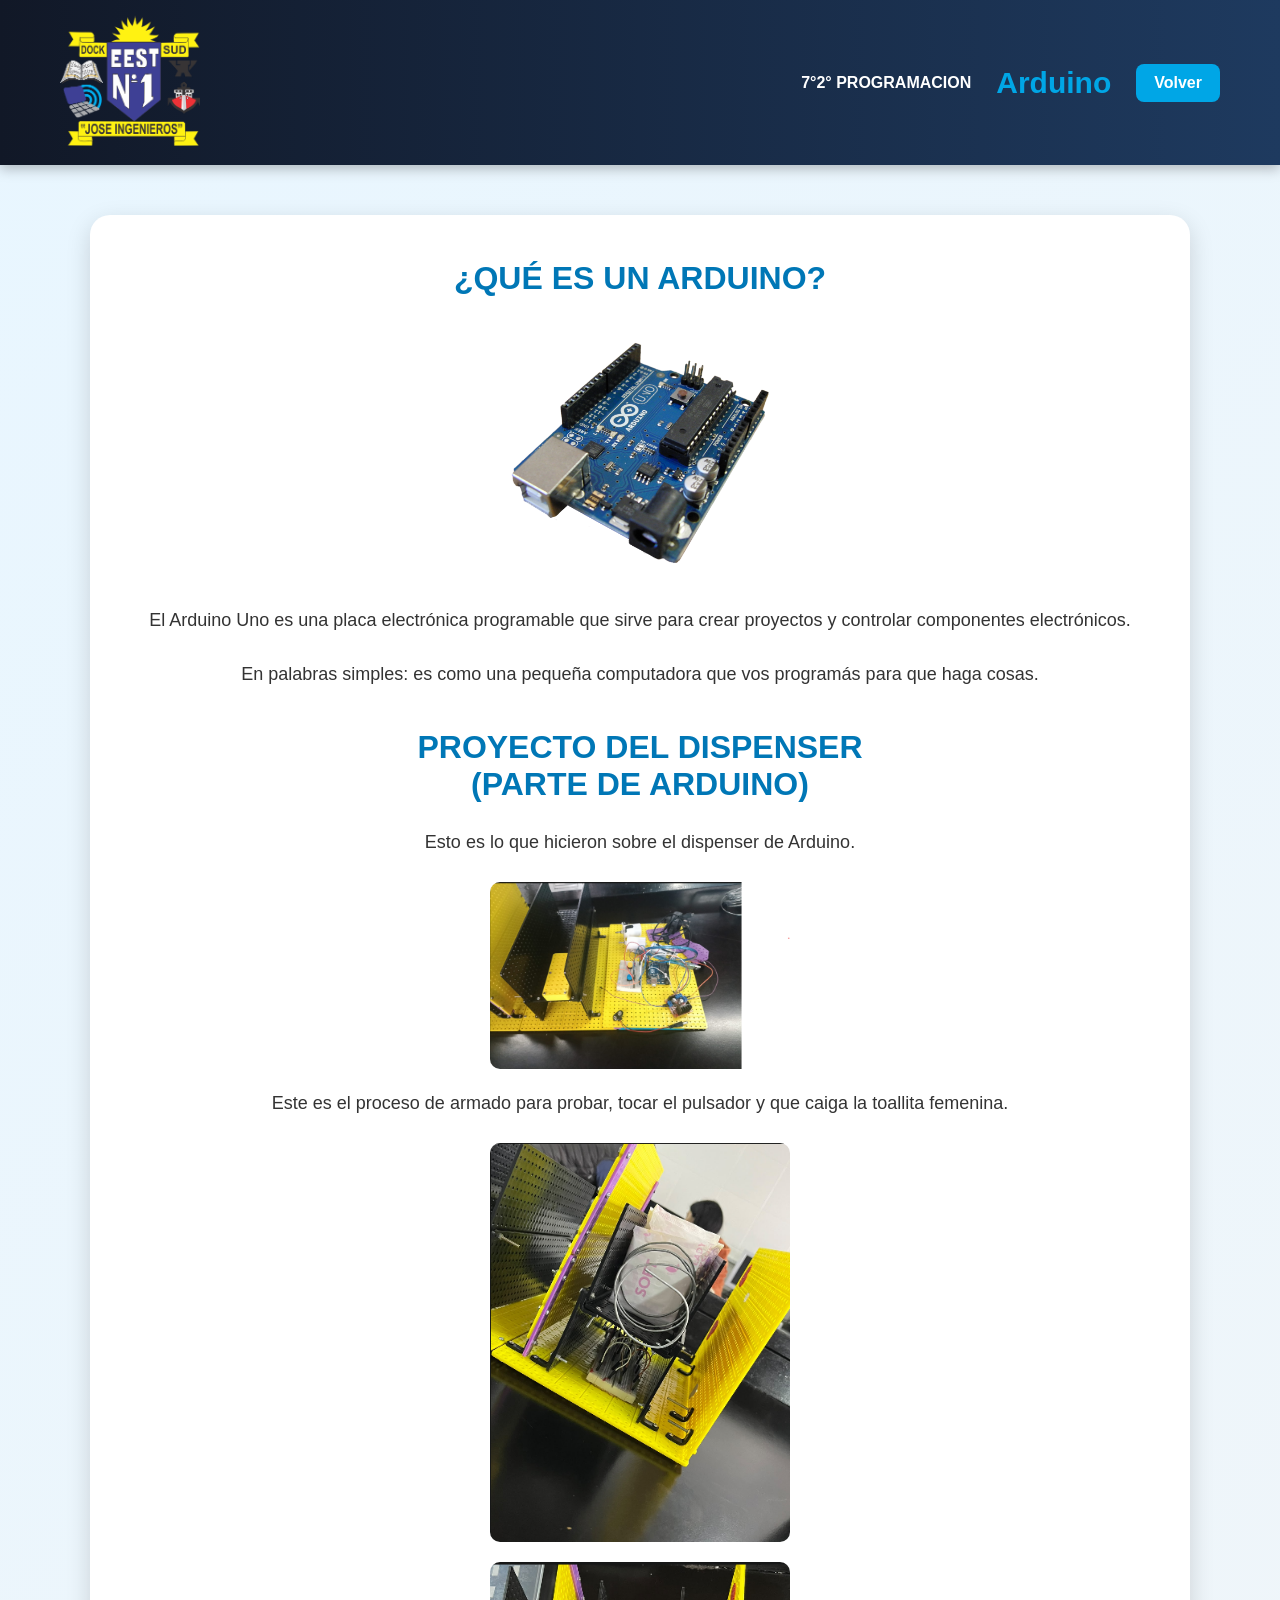
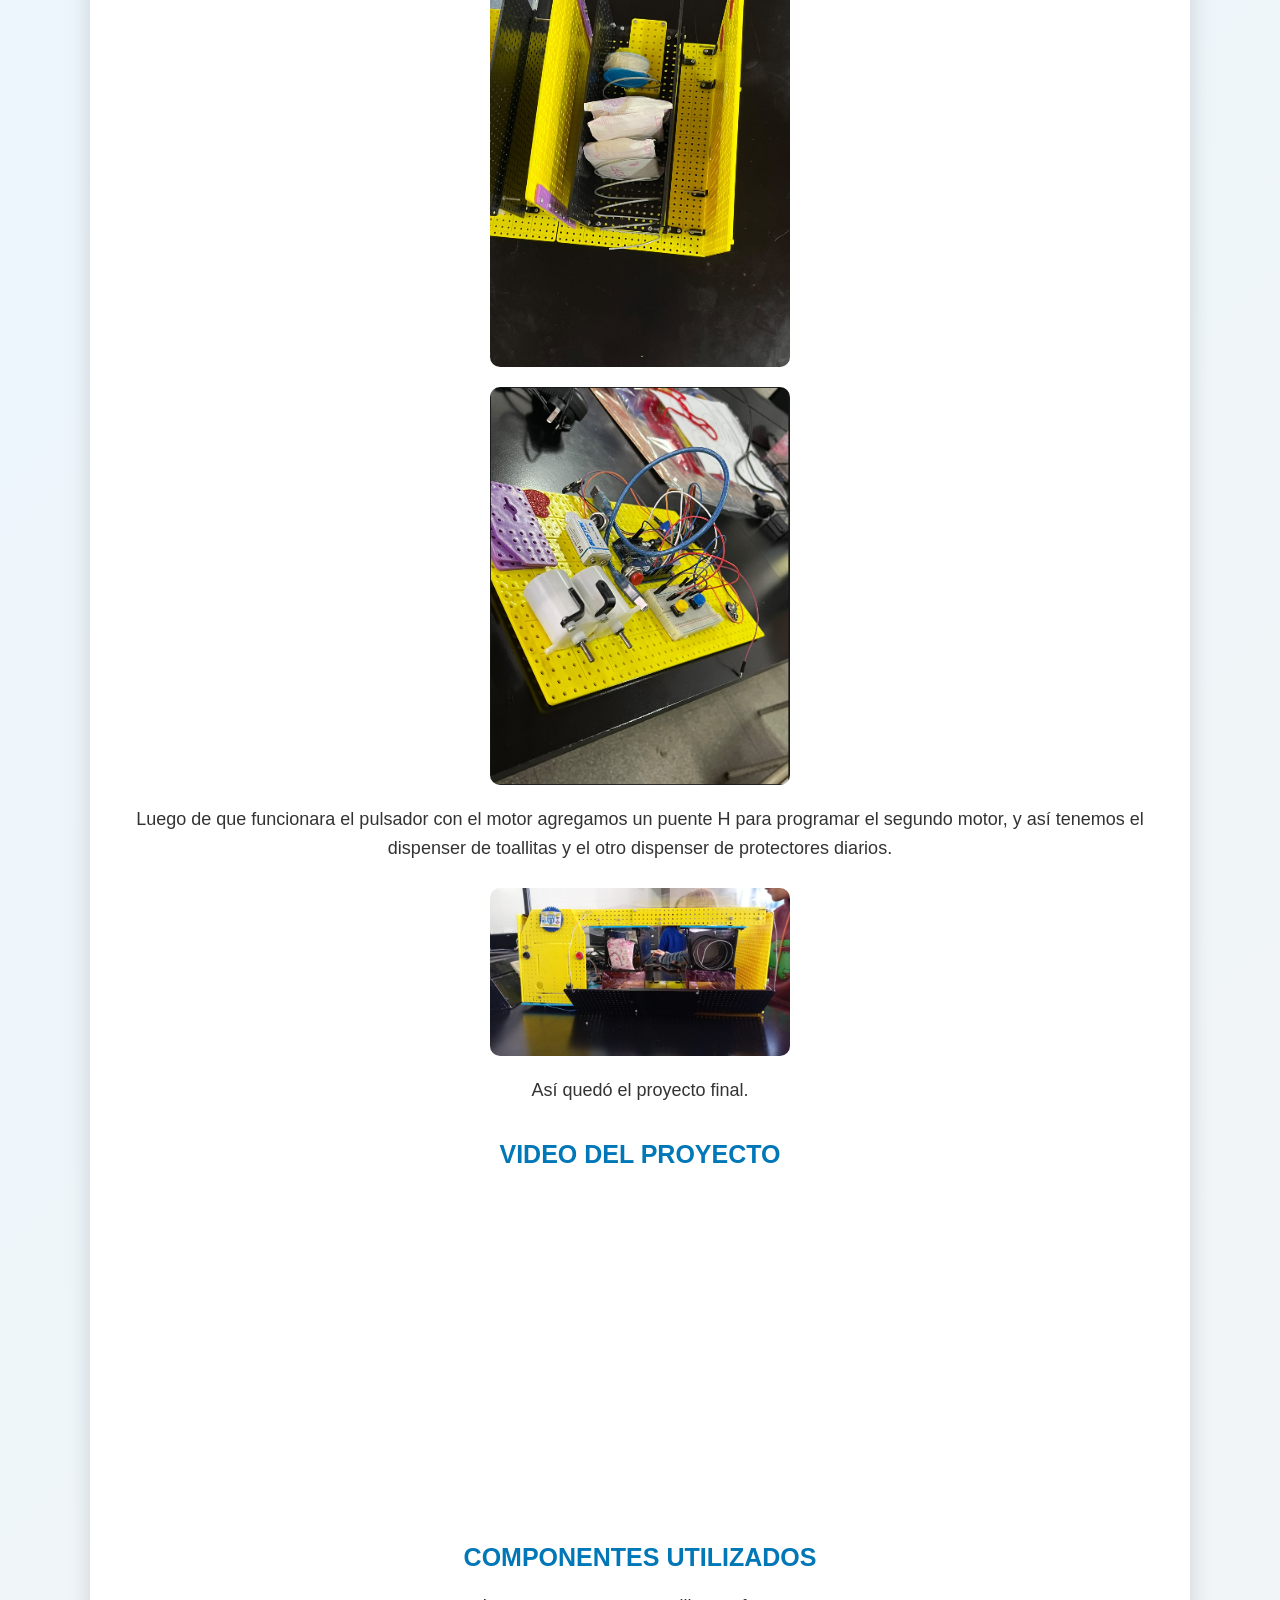
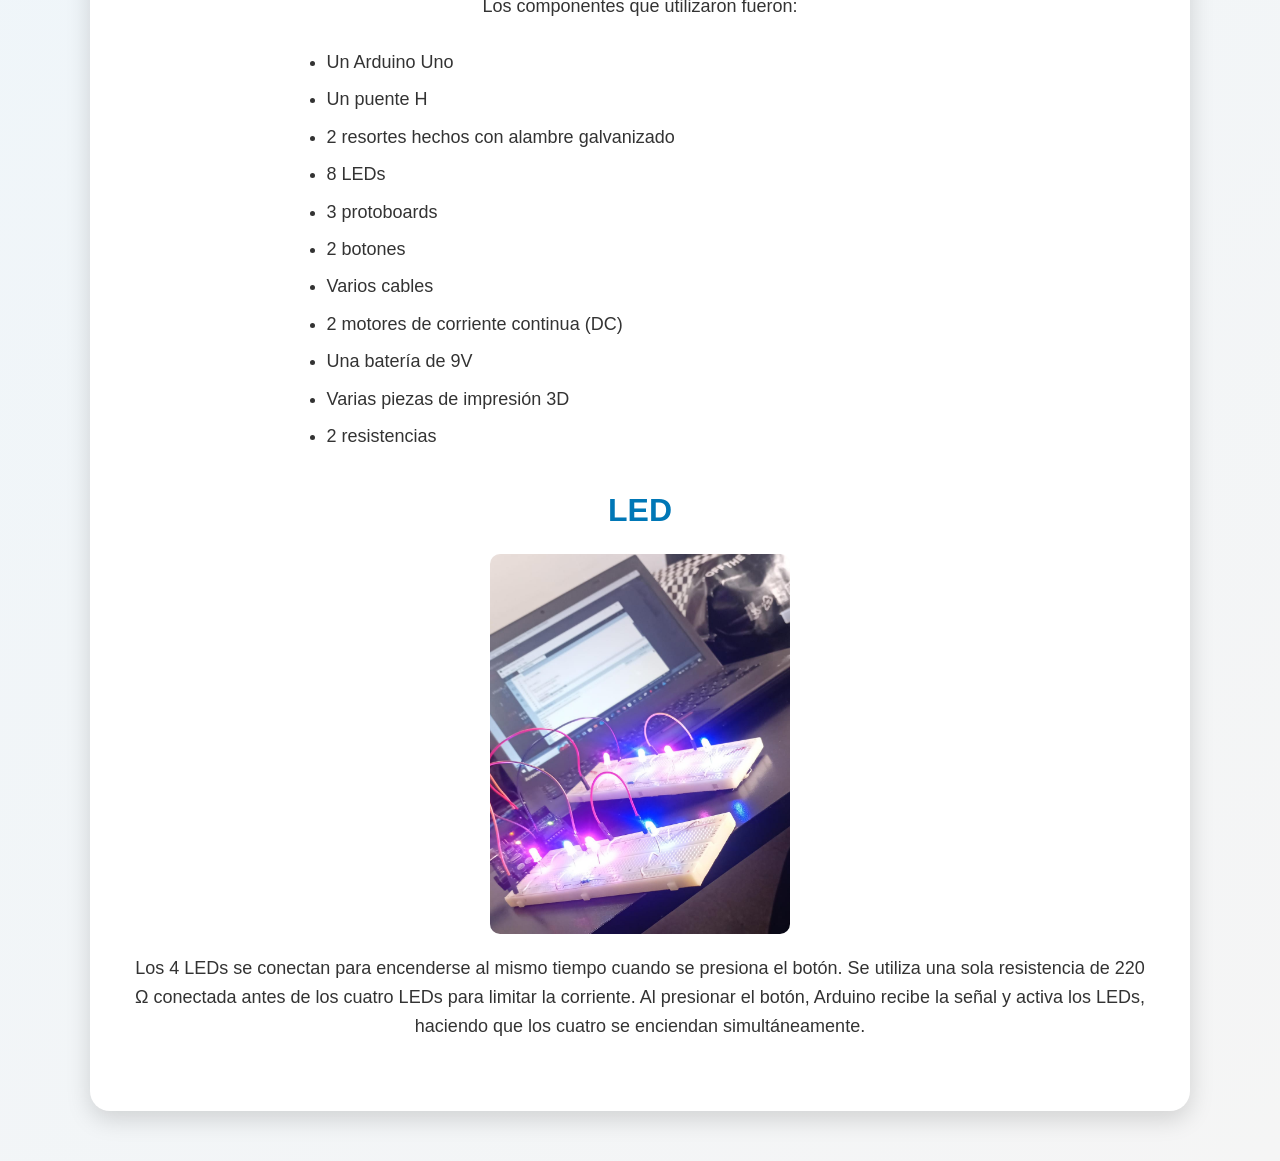
==== pruebaarduino.html @ a60d48fc "Add files via upload" ====
<!DOCTYPE html>
<html lang="es">

<head>
    <meta charset="utf-8">
    <meta name="viewport" content="width=device-width, initial-scale=1">

    <title>Arduino</title>

    <link rel="stylesheet" href="informacion.css">
</head>

<body>

    <header>

        <div class="tecnica">
            <img src="tecnica.png" alt="Técnica">
        </div>

        <nav>
            <p>7°2° PROGRAMACION</p>

            <h2>Arduino</h2>

            <ul>
                <li>
                    <a href="index.html">Volver</a>
                </li>
            </ul>
        </nav>

    </header>


    <section>

        <article>

            <h1>¿QUÉ ES UN ARDUINO?</h1>

            <img src="arduino.png" alt="Arduino">

            <p>
                El Arduino Uno es una placa electrónica programable que sirve
                para crear proyectos y controlar componentes electrónicos.
            </p>

            <p>
                En palabras simples: es como una pequeña computadora que vos
                programás para que haga cosas.
            </p>


            <h1>PROYECTO DEL DISPENSER<br>(PARTE DE ARDUINO)</h1>

            <p>
                Esto es lo que hicieron sobre el dispenser
                de Arduino.
            </p>


            <img src="arduinoreal.png" alt="Foto del proyecto">

            <p>
                Este es el proceso de armado para probar, tocar el pulsador
                y que caiga la toallita femenina.
            </p>

            <img src="arduinoreal2.png" alt="Foto del proyecto">

            <img src="arduinoreal3.png" alt="Foto del proyecto">

            <img src="arduinoreal4.png" alt="Foto del proyecto">

            <p>
                Luego de que funcionara el pulsador con el motor agregamos
                un puente H para programar el segundo motor, y así tenemos
                el dispenser de toallitas y el otro dispenser de protectores diarios.
            </p>


            <!-- FOTO GRANDE -->
            <img class="foto-grande" src="arduinoreal6.png" alt="Foto del proyecto">


            <p>
                Así quedó el proyecto final.
            </p>


            <!-- =========================
                 VIDEO DEL PROYECTO
            ========================== -->

            <h2 class="subtitulo">VIDEO DEL PROYECTO</h2>

            <div class="video-container">

                <iframe
                    width="560"
                    height="315"
                    src="https://www.youtube.com/embed/8u7VvOb0-Cw"
                    title="Video del proyecto Arduino"
                    frameborder="0"
                    allow="accelerometer; autoplay; clipboard-write; encrypted-media; gyroscope; picture-in-picture; web-share"
                    referrerpolicy="strict-origin-when-cross-origin"
                    allowfullscreen>
                </iframe>

            </div>


            <h2 class="subtitulo">COMPONENTES UTILIZADOS</h2>

            <p>
                Los componentes que utilizaron fueron:
            </p>


            <ul class="lista-arduino">

                <li>Un Arduino Uno</li>

                <li>Un puente H</li>

                <li>2 resortes hechos con alambre galvanizado</li>

                <li>8 LEDs</li>

                <li>3 protoboards</li>

                <li>2 botones</li>

                <li>Varios cables</li>

                <li>2 motores de corriente continua (DC)</li>

                <li>Una batería de 9V</li>

                <li>Varias piezas de impresión 3D</li>

                <li>2 resistencias</li>

            </ul>


            <h1>LED</h1>

            <img src="leds.png" alt="LED">

            <p>
                Los 4 LEDs se conectan para encenderse al mismo tiempo cuando
                se presiona el botón. Se utiliza una sola resistencia de 220 Ω
                conectada antes de los cuatro LEDs para limitar la corriente.
                Al presionar el botón, Arduino recibe la señal y activa los LEDs,
                haciendo que los cuatro se enciendan simultáneamente.
            </p>


        </article>

    </section>


</body>

</html>
---- informacion.css ----
* {
    margin: 0;
    padding: 0;
    box-sizing: border-box;
}

body {
    font-family: Arial, sans-serif;
    background: linear-gradient(135deg, #e8f6ff, #f5f5f5);
    color: #333;
}


/* =========================
   ENCABEZADO
========================= */

header {
    width: 100%;
    min-height: 110px;

    background: linear-gradient(90deg, #111827, #1e3a5f);

    color: white;

    display: flex;
    align-items: center;
    justify-content: space-between;

    padding: 15px 60px;

    box-shadow: 0 4px 12px rgba(0, 0, 0, 0.25);
}


/* =========================
   LOGO
========================= */

.tecnica img {
    width: 140px;
    height: auto;
}


/* =========================
   NAVEGACIÓN
========================= */

nav {
    display: flex;
    align-items: center;
    gap: 25px;
}

nav p {
    font-weight: bold;
}

nav h2 {
    font-size: 30px;
    font-weight: bold;
    color: #00a6e6;
}


/* =========================
   BOTÓN VOLVER
========================= */

nav ul {
    display: flex;
    gap: 12px;

    /* Sin puntitos */
    list-style: none;

    padding: 0;
    margin: 0;
}

nav li {
    background-color: #00a6e6;

    padding: 10px 18px;

    border-radius: 8px;

    font-weight: bold;

    cursor: pointer;

    transition: 0.3s;
}

nav li:hover {
    background-color: #007bb5;

    transform: translateY(-3px);
}

nav a {
    color: white;
    text-decoration: none;
}


/* =========================
   SECCIÓN
========================= */

section {
    width: 90%;
    max-width: 1100px;

    margin: 50px auto;
}


/* =========================
   CONTENEDOR
========================= */

article {
    background-color: white;

    padding: 45px;

    border-radius: 20px;

    box-shadow: 0 8px 25px rgba(0, 0, 0, 0.15);

    text-align: center;
}


/* =========================
   TÍTULOS
========================= */

article h1 {
    color: #0077b6;

    font-size: 32px;

    margin-top: 40px;
    margin-bottom: 25px;
}

article h1:first-child {
    margin-top: 0;
}


/* =========================
   SUBTÍTULO
========================= */

.subtitulo {
    color: #0077b6;

    font-size: 25px;

    margin-top: 35px;
    margin-bottom: 20px;
}


/* =========================
   TEXTO
========================= */

article p {
    font-size: 18px;

    line-height: 1.6;

    margin-bottom: 25px;
}


/* =========================
   LISTA DE ARDUINO
========================= */

.lista-arduino {
    width: 70%;

    margin: 20px auto 30px auto;

    padding-left: 40px;

    text-align: left;

    font-size: 18px;

    line-height: 1.8;

    /* Pone los puntitos */
    list-style-type: disc;
}

.lista-arduino li {
    margin-bottom: 5px;
}


/* =========================
   IMÁGENES NORMALES
========================= */

article img {
    width: 300px;

    max-width: 100%;

    height: auto;

    border-radius: 10px;

    display: block;

    margin: 20px auto;
}


/* =========================
   IMÁGENES DE CÓDIGO
========================= */

article img.codigo {
    width: 850px;

    max-width: 100%;

    height: auto;

    border-radius: 10px;

    display: block;

    margin: 35px auto;

    box-shadow: 0 5px 15px rgba(0, 0, 0, 0.20);

    transition: 0.3s;
}


/* =========================
   EFECTO AL PASAR EL MOUSE
========================= */

article img.codigo:hover {
    transform: scale(1.01);
}


/* =========================
   VIDEO DEL PROYECTO
========================= */

.video-proyecto {
    width: 450px;

    max-width: 100%;

    height: auto;

    border-radius: 10px;

    display: block;

    margin: 20px auto;
}


/* =========================
   CELULAR
========================= */

@media (max-width: 700px) {

    header {
        flex-direction: column;

        gap: 20px;

        padding: 20px;
    }

    nav {
        flex-direction: column;

        gap: 15px;
    }

    nav ul {
        flex-wrap: wrap;

        justify-content: center;
    }

    section {
        width: 92%;

        margin: 30px auto;
    }

    article {
        padding: 25px;
    }

    article h1 {
        font-size: 26px;
    }

    article p {
        font-size: 16px;
    }

    /* Lista en celular */

    .lista-arduino {
        width: 100%;

        padding-left: 30px;

        font-size: 16px;
    }

    /* Imágenes normales en celular */

    article img {
        width: 250px;

        max-width: 100%;
    }

    /* Imágenes de código en celular */

    article img.codigo {
        width: 100%;

        max-width: 100%;
    }

    /* Video en celular */

    .video-proyecto {
        width: 300px;

        max-width: 100%;
    }
}
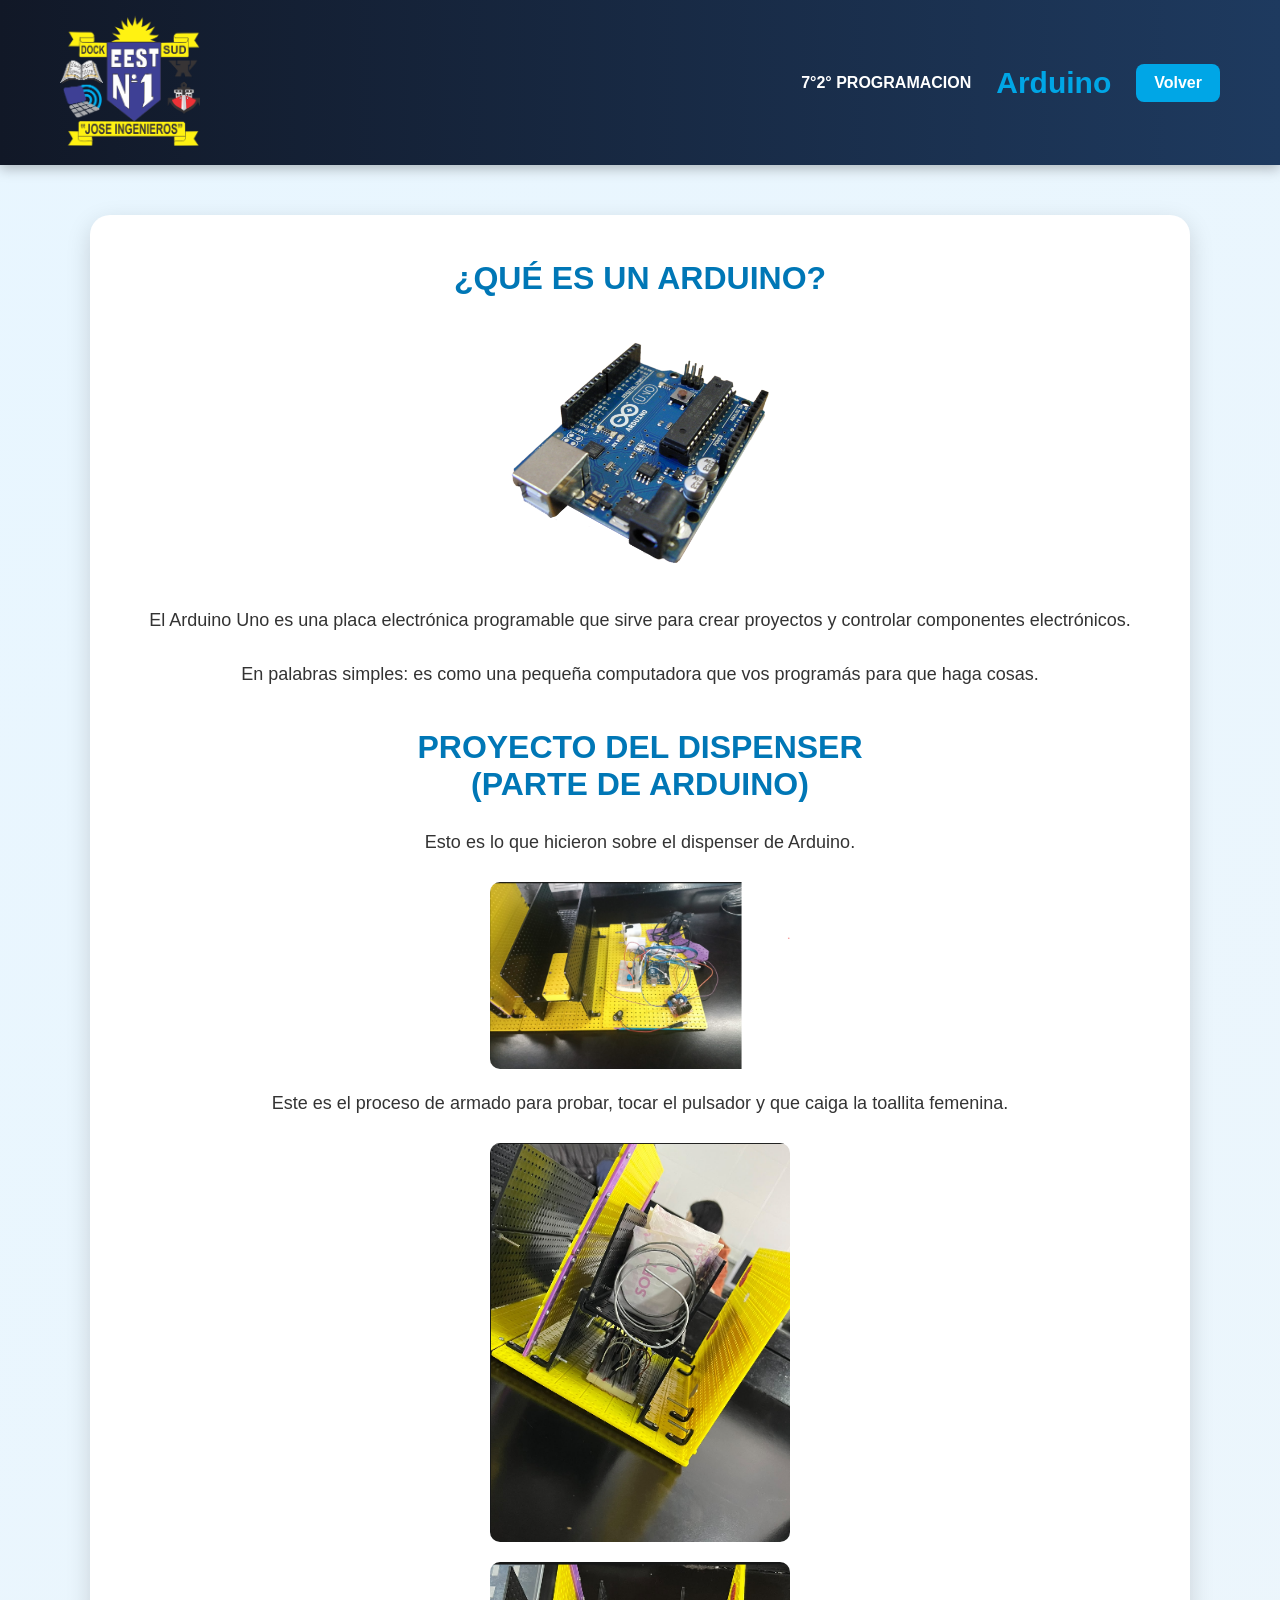
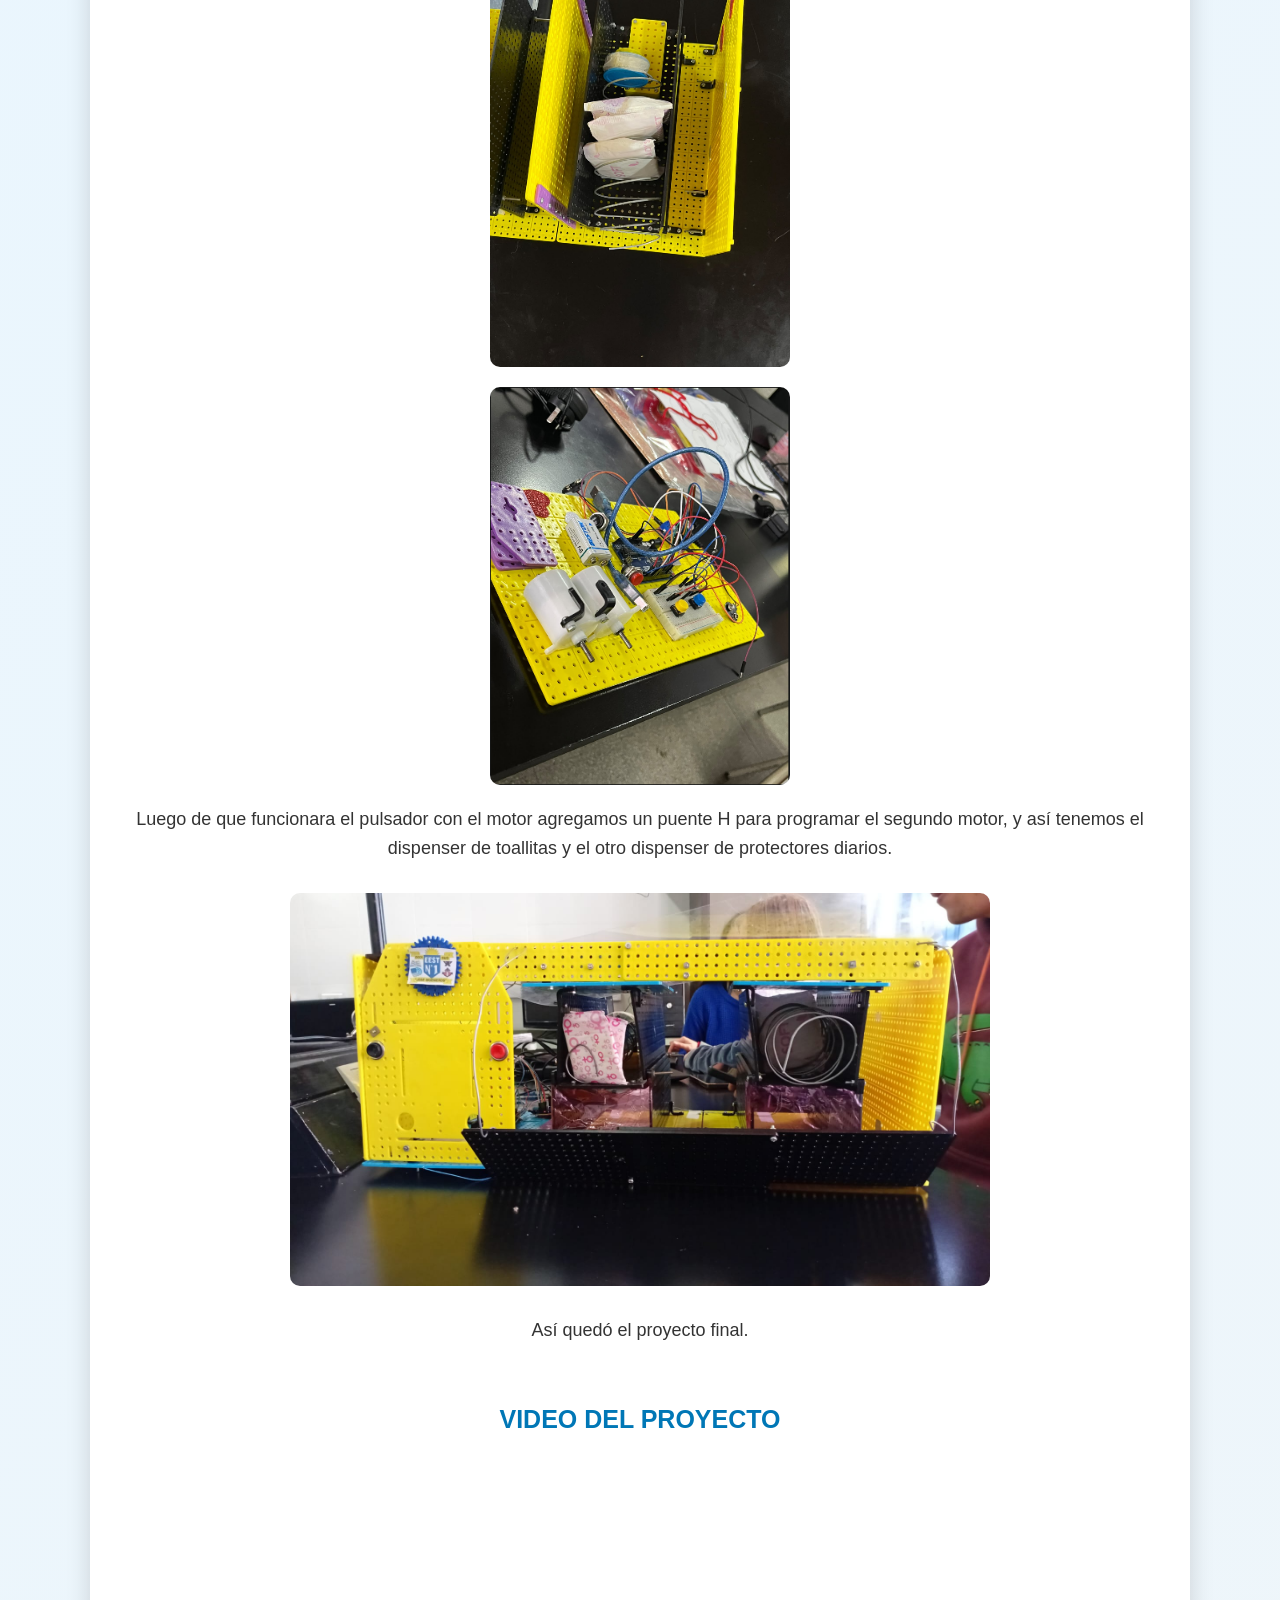
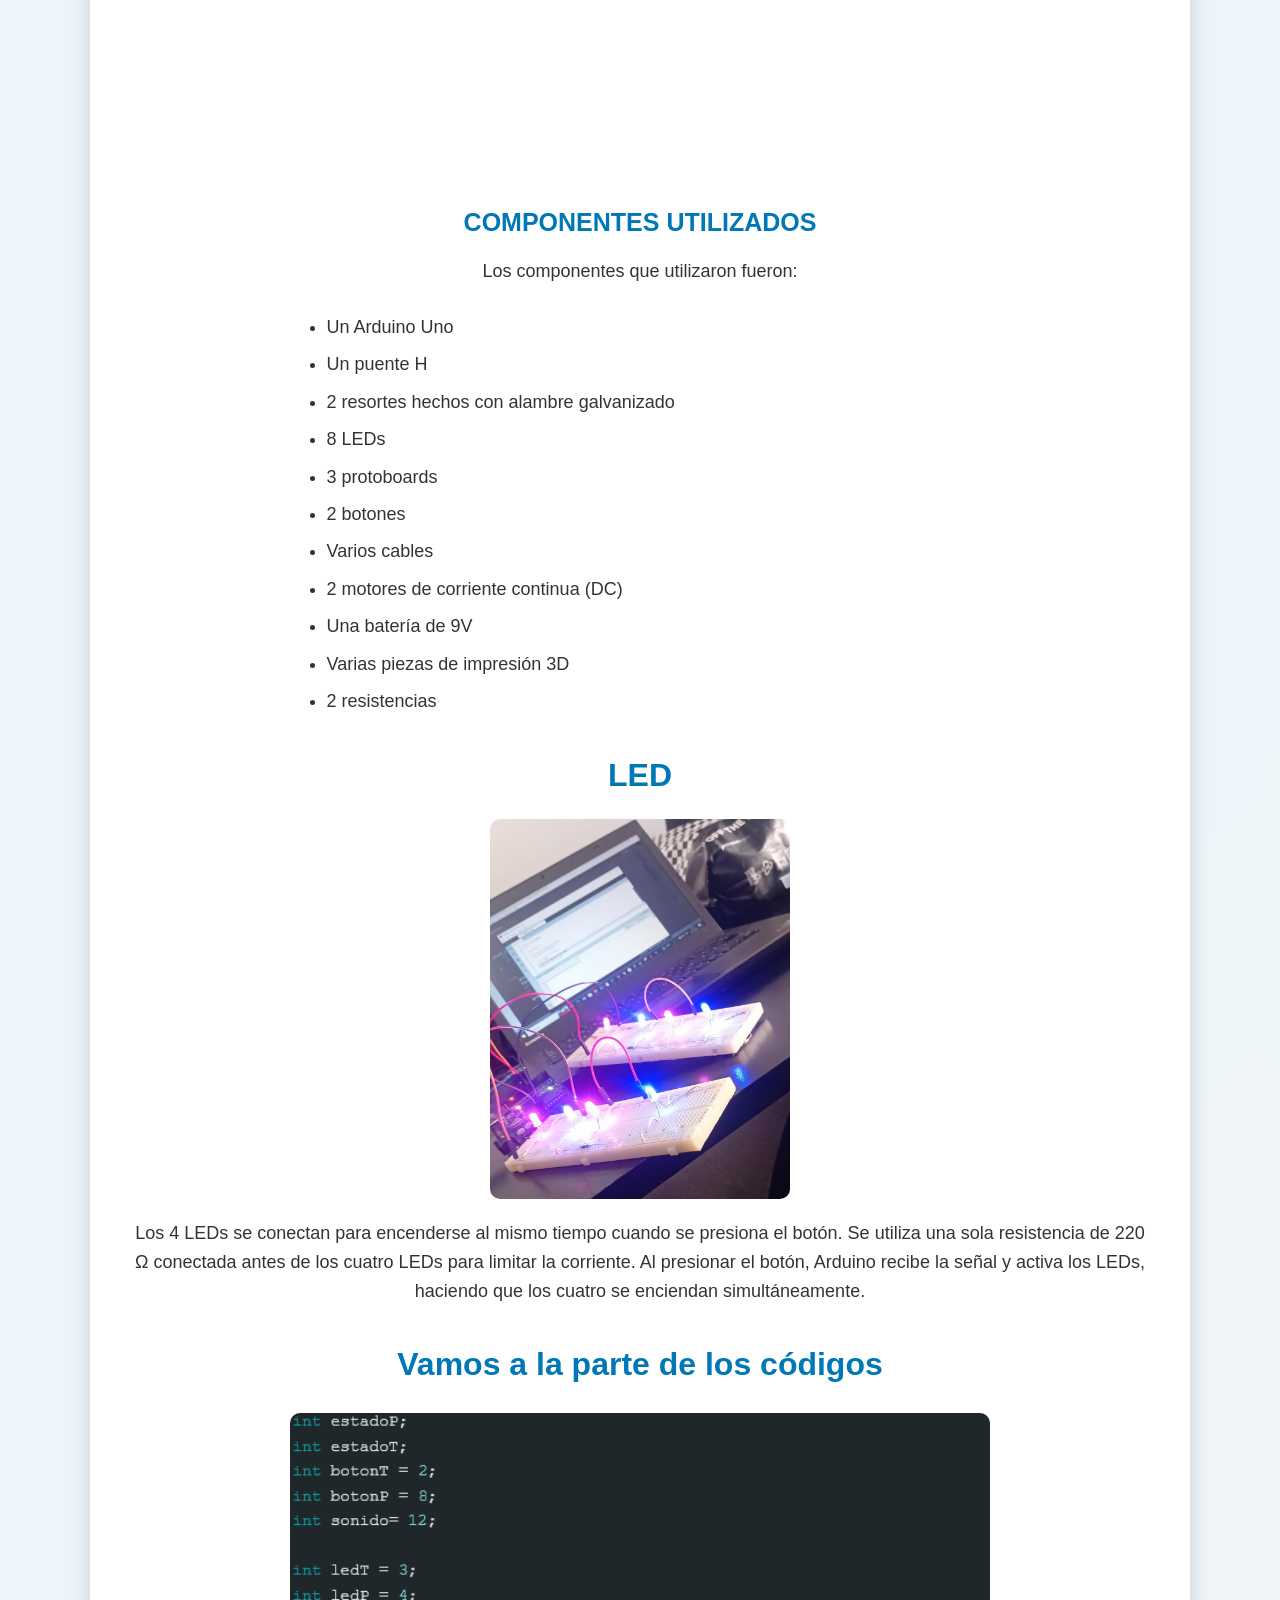
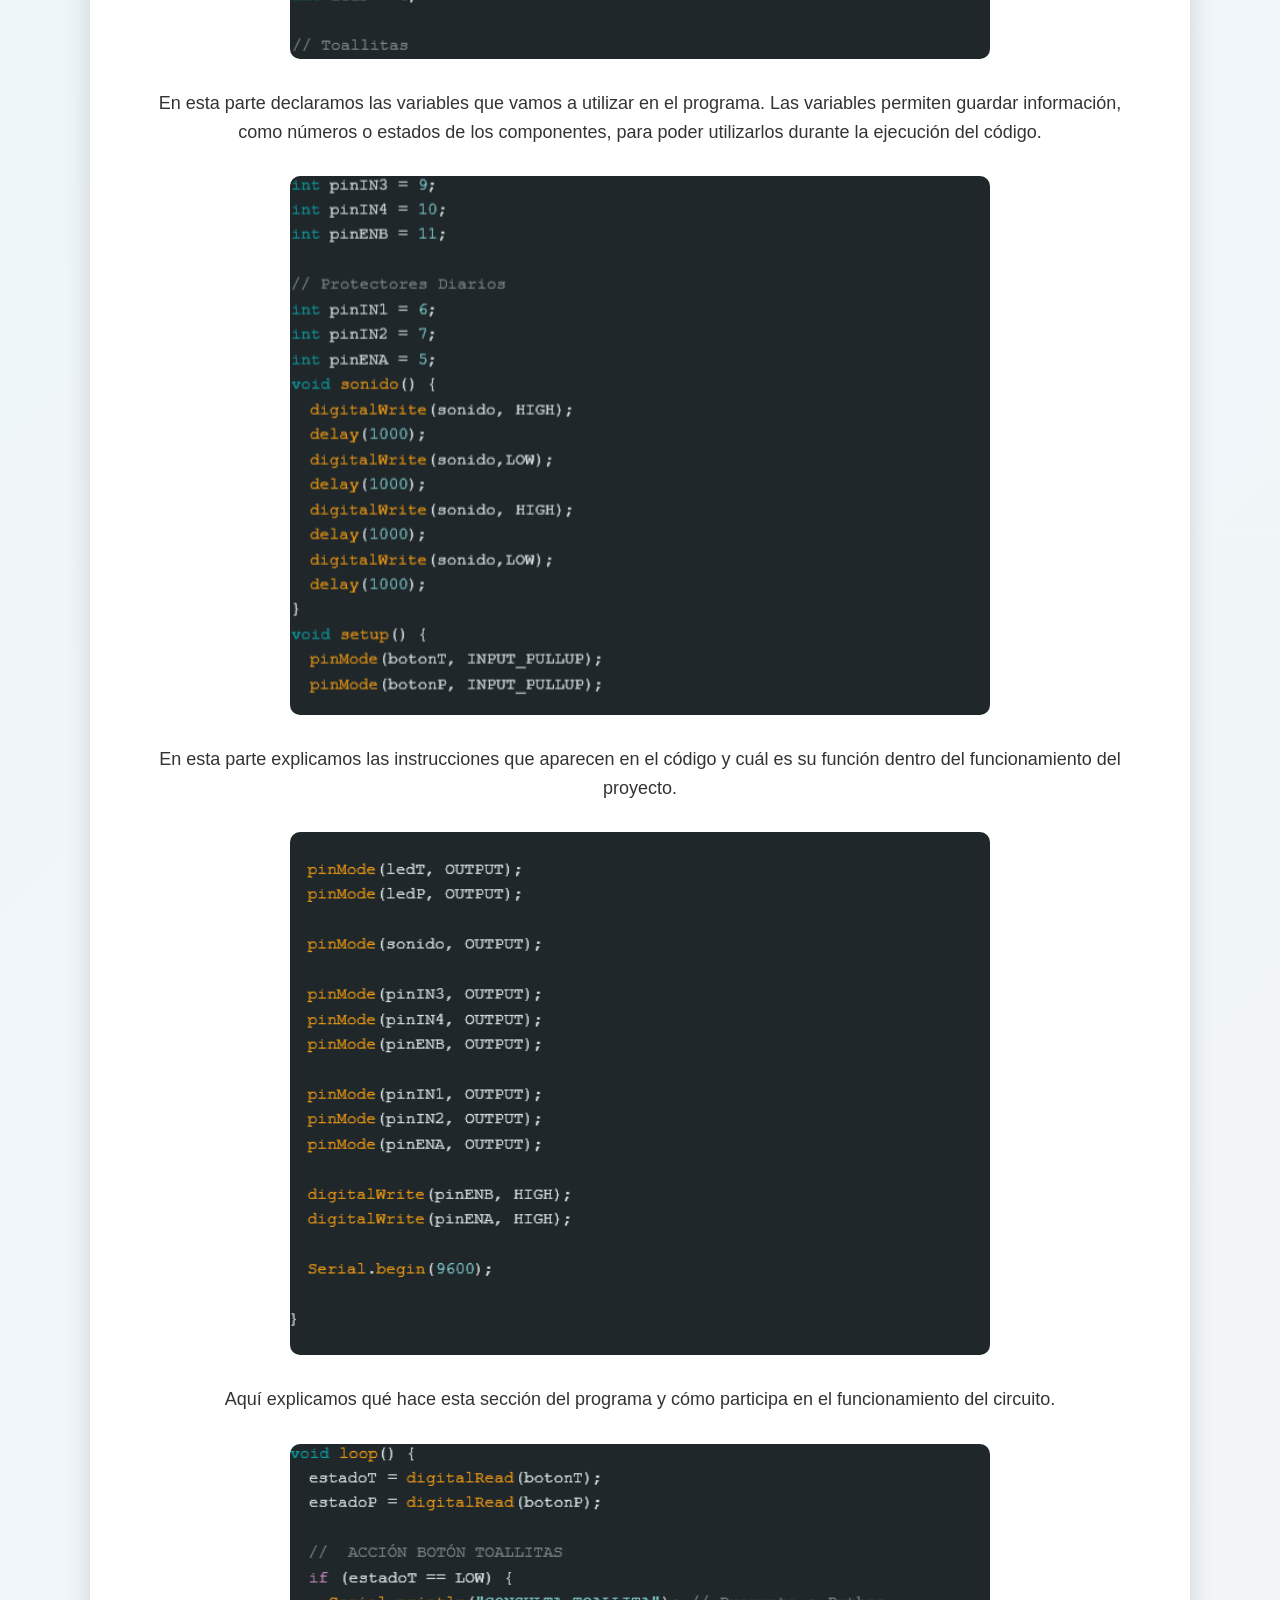
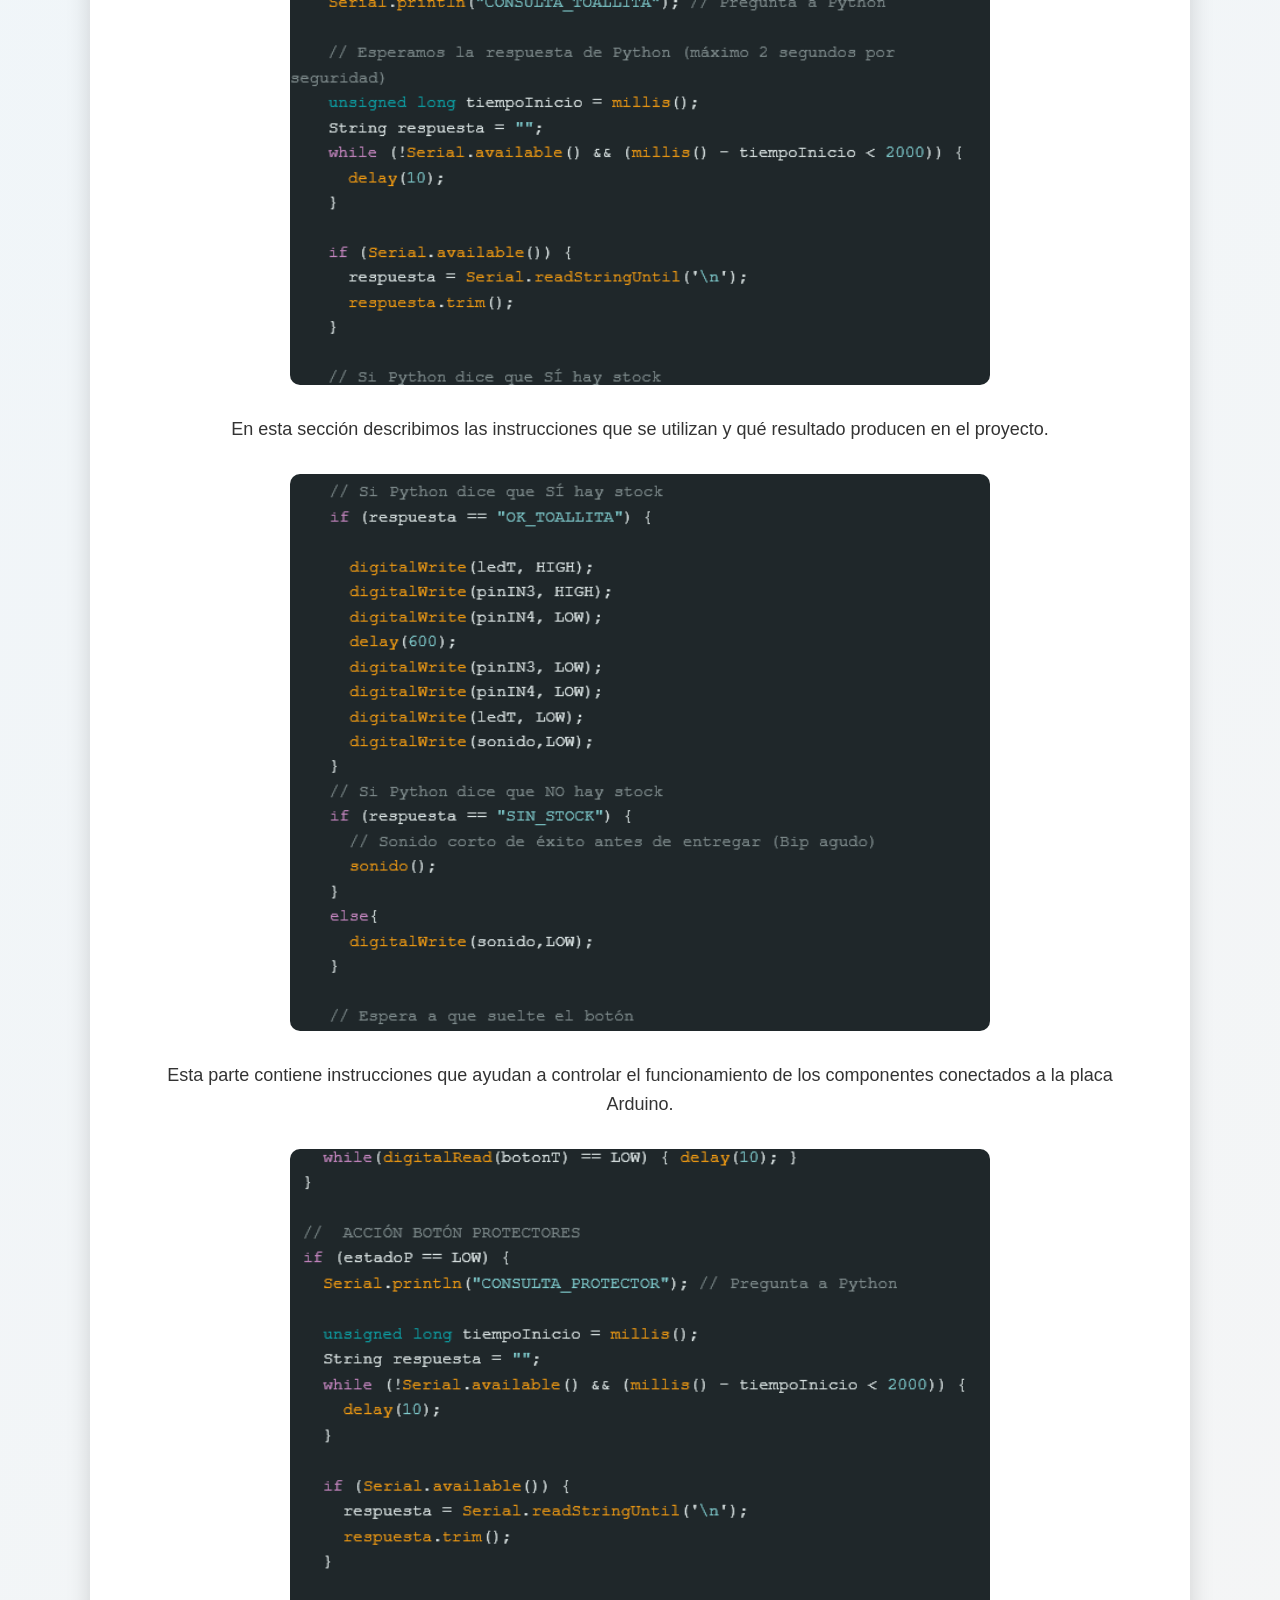
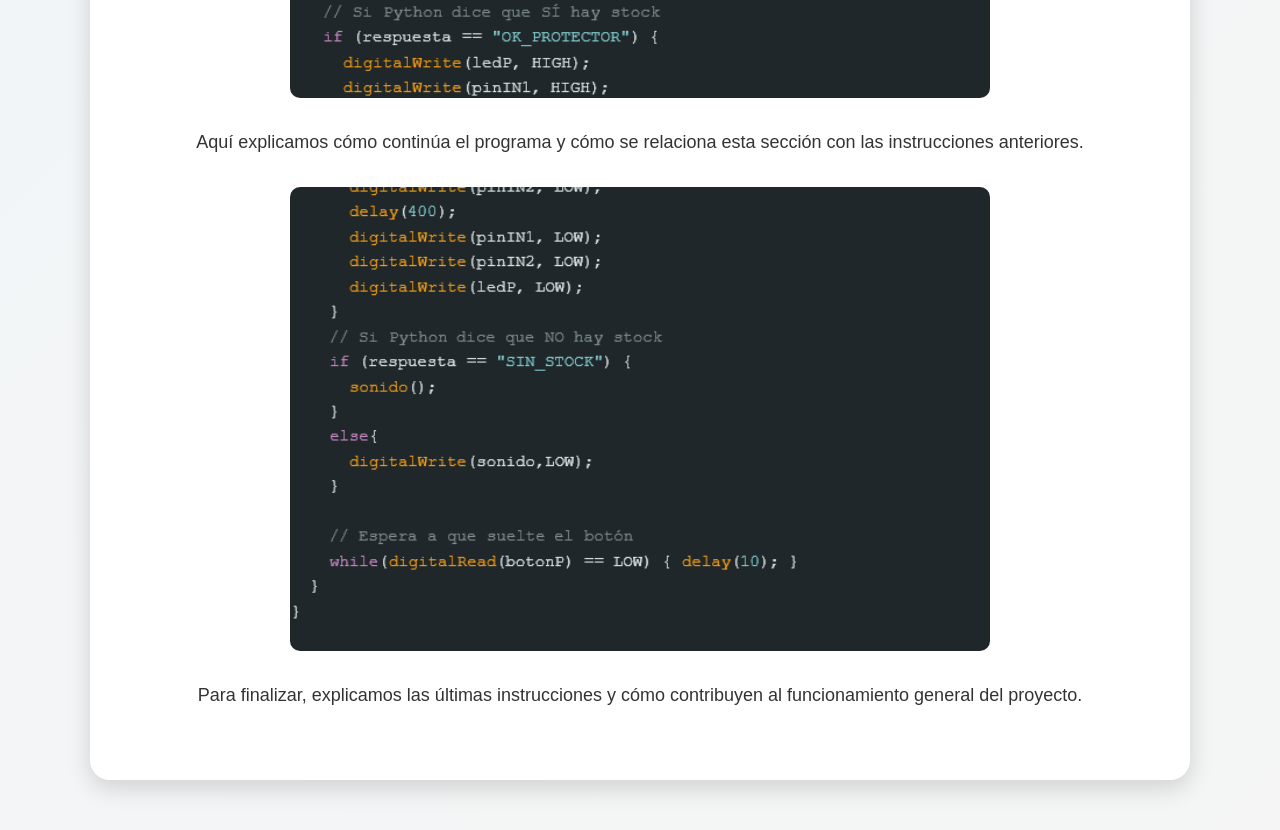
==== commit 27d08779: "Add files via upload" ====
--- a/pruebaarduino.html
+++ b/pruebaarduino.html
@@ -80,7 +80,7 @@
             </p>
 
 
-            <!-- FOTO GRANDE -->
+            
             <img class="foto-grande" src="arduinoreal6.png" alt="Foto del proyecto">
 
 
@@ -88,10 +88,7 @@
                 Así quedó el proyecto final.
             </p>
 
-
-            <!-- =========================
-                 VIDEO DEL PROYECTO
-            ========================== -->
+            <img src="">    
 
             <h2 class="subtitulo">VIDEO DEL PROYECTO</h2>
 
@@ -157,8 +154,58 @@
                 haciendo que los cuatro se enciendan simultáneamente.
             </p>
 
-
-        </article>
+            
+<h1>Vamos a la parte de los códigos</h1>
+
+<img class="foto-grande" src="codigo_arduino.png" alt="Código de Arduino: declaración de variables">
+
+<p>
+    En esta parte declaramos las variables que vamos a utilizar en el programa.
+    Las variables permiten guardar información, como números o estados de los
+    componentes, para poder utilizarlos durante la ejecución del código.
+</p>
+
+<img class="foto-grande" src="codigo_arduino2.png" alt="Segunda parte del código de Arduino">
+
+<p>
+    En esta parte explicamos las instrucciones que aparecen en el código y
+    cuál es su función dentro del funcionamiento del proyecto.
+</p>
+
+<img class="foto-grande" src="codigo_arduino3.png" alt="Tercera parte del código de Arduino">
+
+<p>
+    Aquí explicamos qué hace esta sección del programa y cómo participa en
+    el funcionamiento del circuito.
+</p>
+
+<img class="foto-grande" src="codigo_arduino4.png" alt="Cuarta parte del código de Arduino">
+
+<p>
+    En esta sección describimos las instrucciones que se utilizan y qué
+    resultado producen en el proyecto.
+</p>
+
+<img class="foto-grande" src="codigo_arduino5.png" alt="Quinta parte del código de Arduino">
+
+<p>
+    Esta parte contiene instrucciones que ayudan a controlar el funcionamiento
+    de los componentes conectados a la placa Arduino.
+</p>
+
+<img class="foto-grande" src="codigo_arduino6.png" alt="Sexta parte del código de Arduino">
+
+<p>
+    Aquí explicamos cómo continúa el programa y cómo se relaciona esta sección
+    con las instrucciones anteriores.
+</p>
+
+<img class="foto-grande" src="codigo_arduino7.png" alt="Última parte del código de Arduino">
+
+<p>
+    Para finalizar, explicamos las últimas instrucciones y cómo contribuyen
+    al funcionamiento general del proyecto.
+</p>
 
     </section>
 
--- a/informacion.css
+++ b/informacion.css
@@ -72,7 +72,6 @@
     display: flex;
     gap: 12px;
 
-    /* Sin puntitos */
     list-style: none;
 
     padding: 0;
@@ -196,7 +195,6 @@
 
     line-height: 1.8;
 
-    /* Pone los puntitos */
     list-style-type: disc;
 }
 
@@ -225,6 +223,25 @@
 
 
 /* =========================
+   SOLO ARDUINOREAL6 MÁS GRANDE
+========================= */
+
+article img.foto-grande {
+    width: 700px;
+
+    max-width: 100%;
+
+    height: auto;
+
+    border-radius: 10px;
+
+    display: block;
+
+    margin: 30px auto;
+}
+
+
+/* =========================
    IMÁGENES DE CÓDIGO
 ========================= */
 
@@ -319,6 +336,7 @@
         font-size: 16px;
     }
 
+
     /* Lista en celular */
 
     .lista-arduino {
@@ -329,6 +347,7 @@
         font-size: 16px;
     }
 
+
     /* Imágenes normales en celular */
 
     article img {
@@ -337,6 +356,16 @@
         max-width: 100%;
     }
 
+
+    /* SOLO ARDUINOREAL6 EN CELULAR */
+
+    article img.foto-grande {
+        width: 100%;
+
+        max-width: 100%;
+    }
+
+
     /* Imágenes de código en celular */
 
     article img.codigo {
@@ -345,11 +374,74 @@
         max-width: 100%;
     }
 
+
     /* Video en celular */
 
     .video-proyecto {
-        width: 300px;
-
+        text-align: center;
+
+        margin: 40px auto;
+    }
+
+    .video-proyecto h2 {
+        color: #168ac4;
+
+        margin-bottom: 25px;
+    }
+
+    .video-container {
+        display: flex;
+
+        justify-content: center;
+
+        width: 100%;
+    }
+
+    .video-container iframe {
         max-width: 100%;
-    }
+
+        border-radius: 10px;
+    }
+}
+
+La parte importante es esta:
+
+article img.foto-grande {
+    width: 700px;
+    max-width: 100%;
+}
+/* AGRANDAR LAS IMÁGENES DE LA PÁGINA PYTHON */
+
+.pagina-python img {
+    width: 600px;
+    max-width: 100%;
+    height: auto;
+    object-fit: contain;
+}
+
+/* AGRANDAR MÁS LAS CAPTURAS DE CÓDIGO */
+
+.pagina-python img[src*="codigos"],
+.pagina-python img[src*="condigos"] {
+    width: 850px;
+    max-width: 100%;
+    height: auto;
+}
+
+/* ADAPTACIÓN PARA CELULARES */
+
+@media (max-width: 700px) {
+    .pagina-python img,
+    .pagina-python img[src*="codigos"],
+    .pagina-python img[src*="condigos"] {
+        width: 100%;
+        max-width: 100%;
+        height: auto;
+    }
+}
+
+article img.python-chica {
+    width: 150px;
+    max-width: 100%;
+    height: auto;
 }
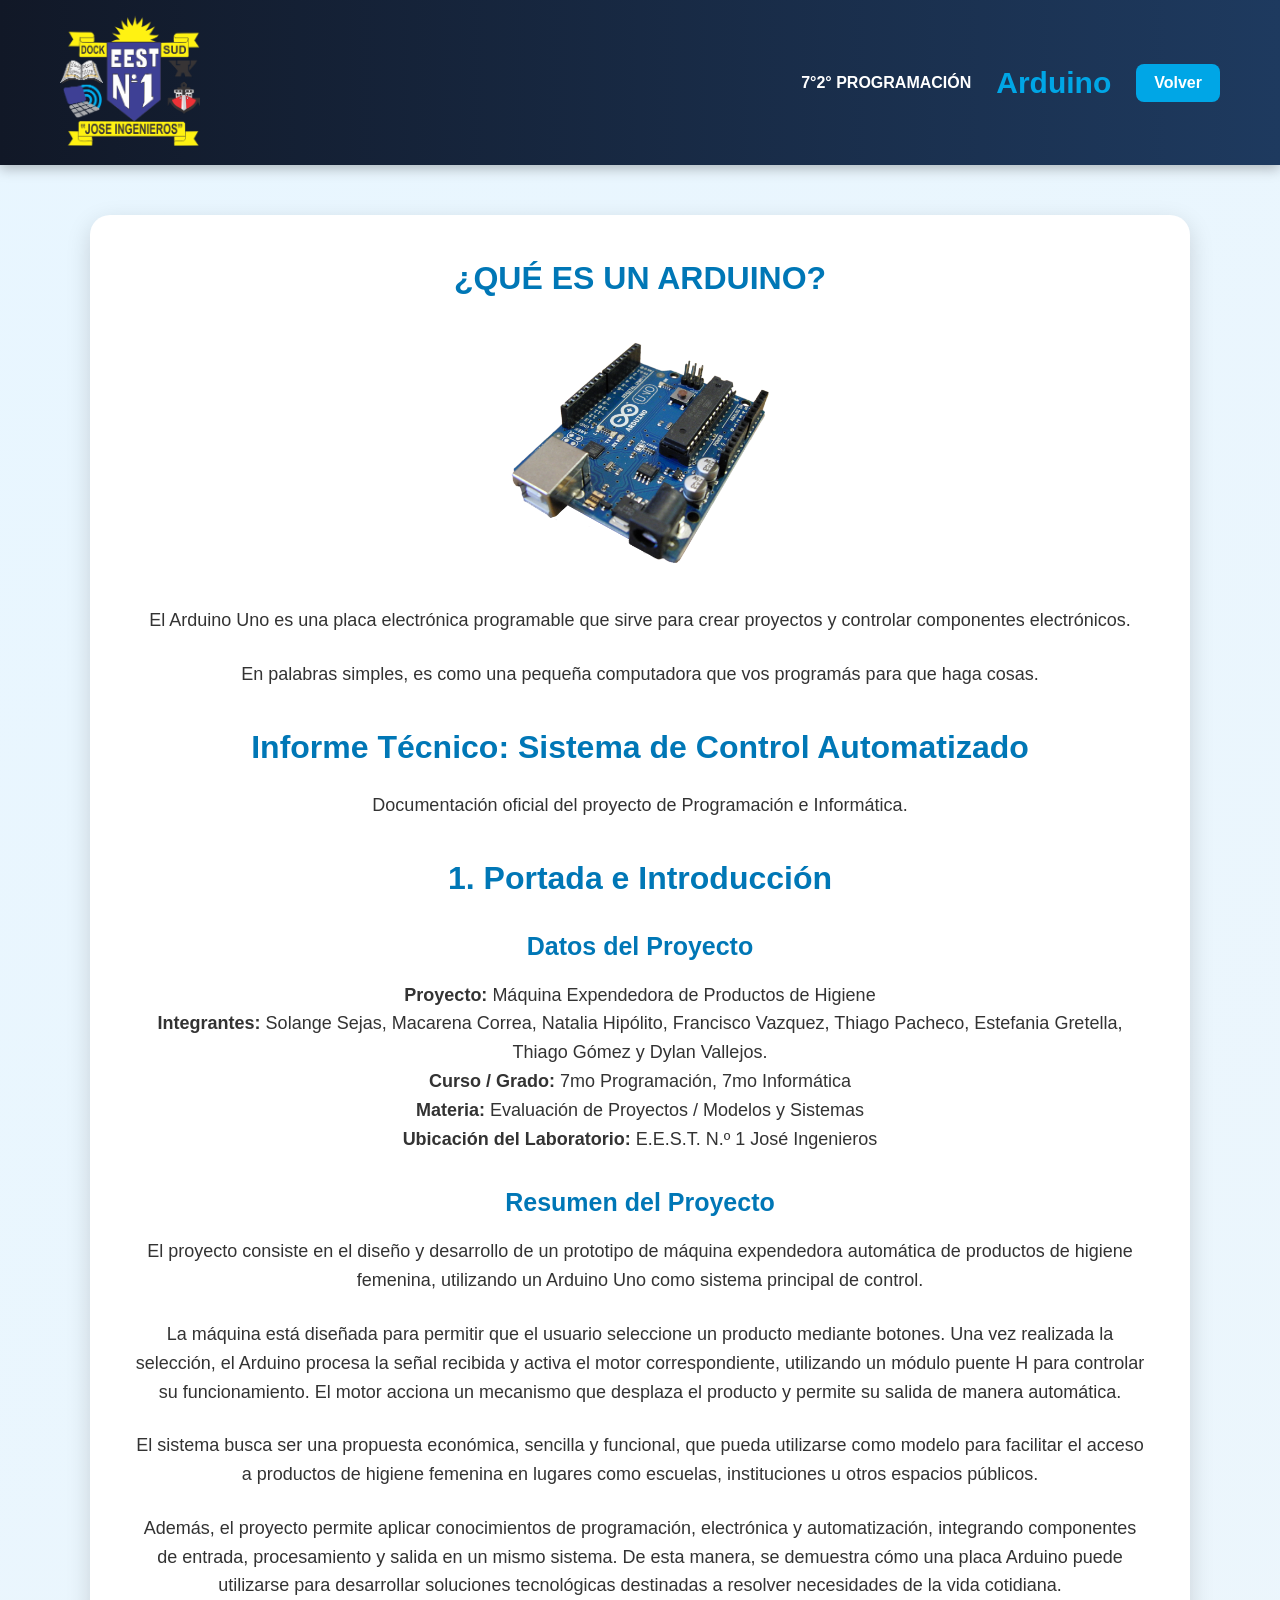
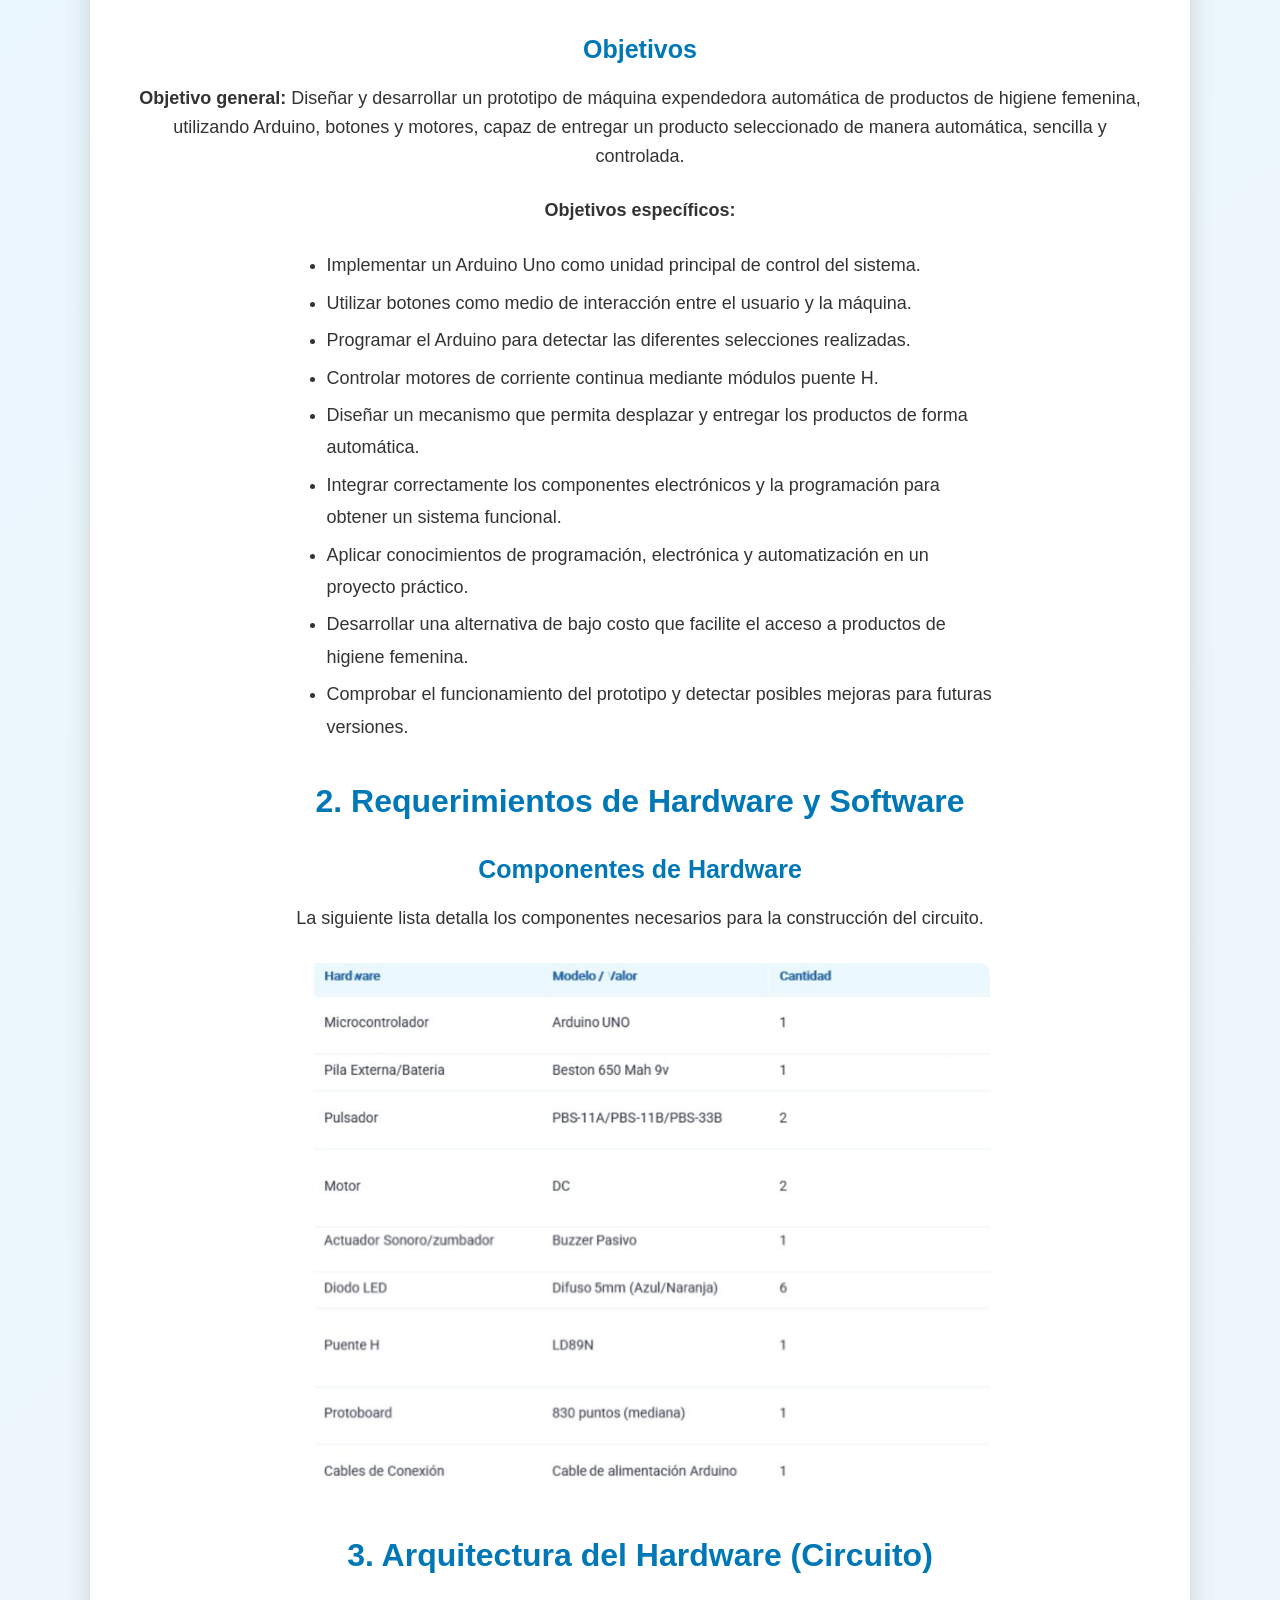
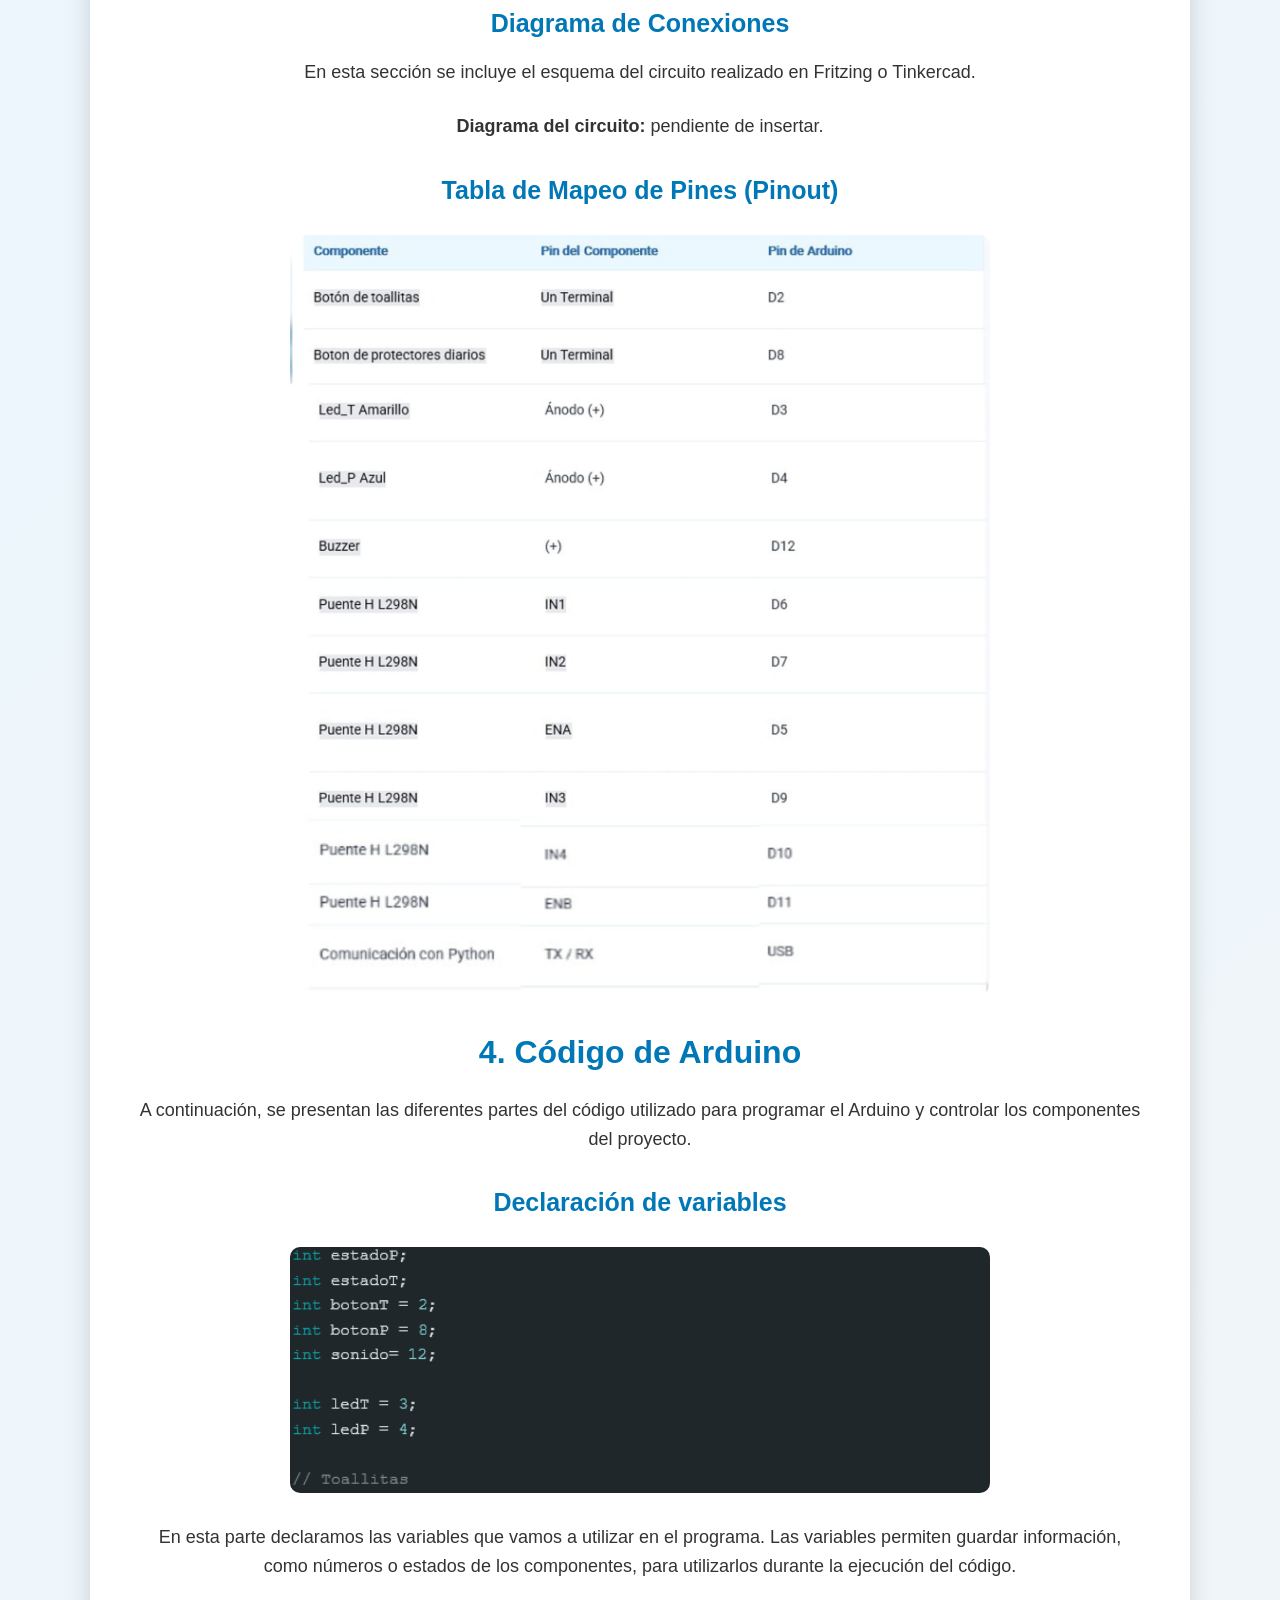
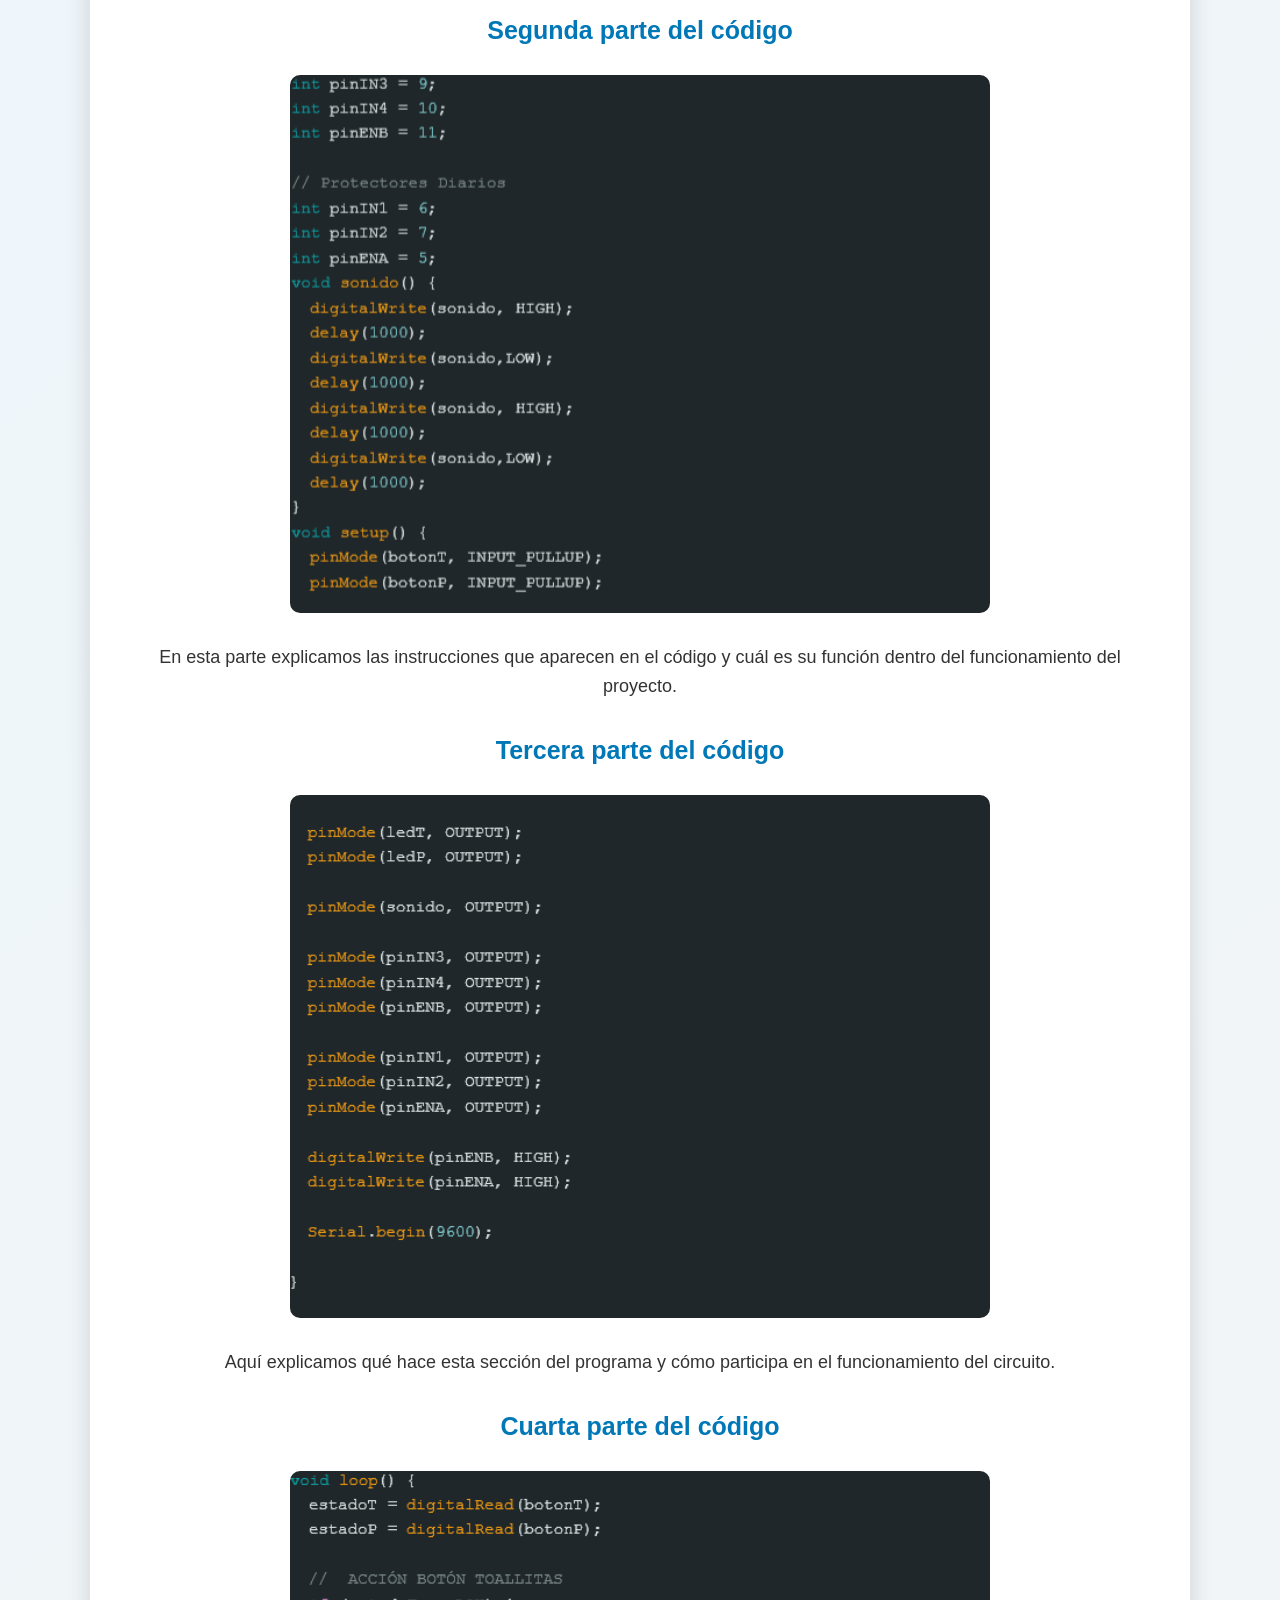
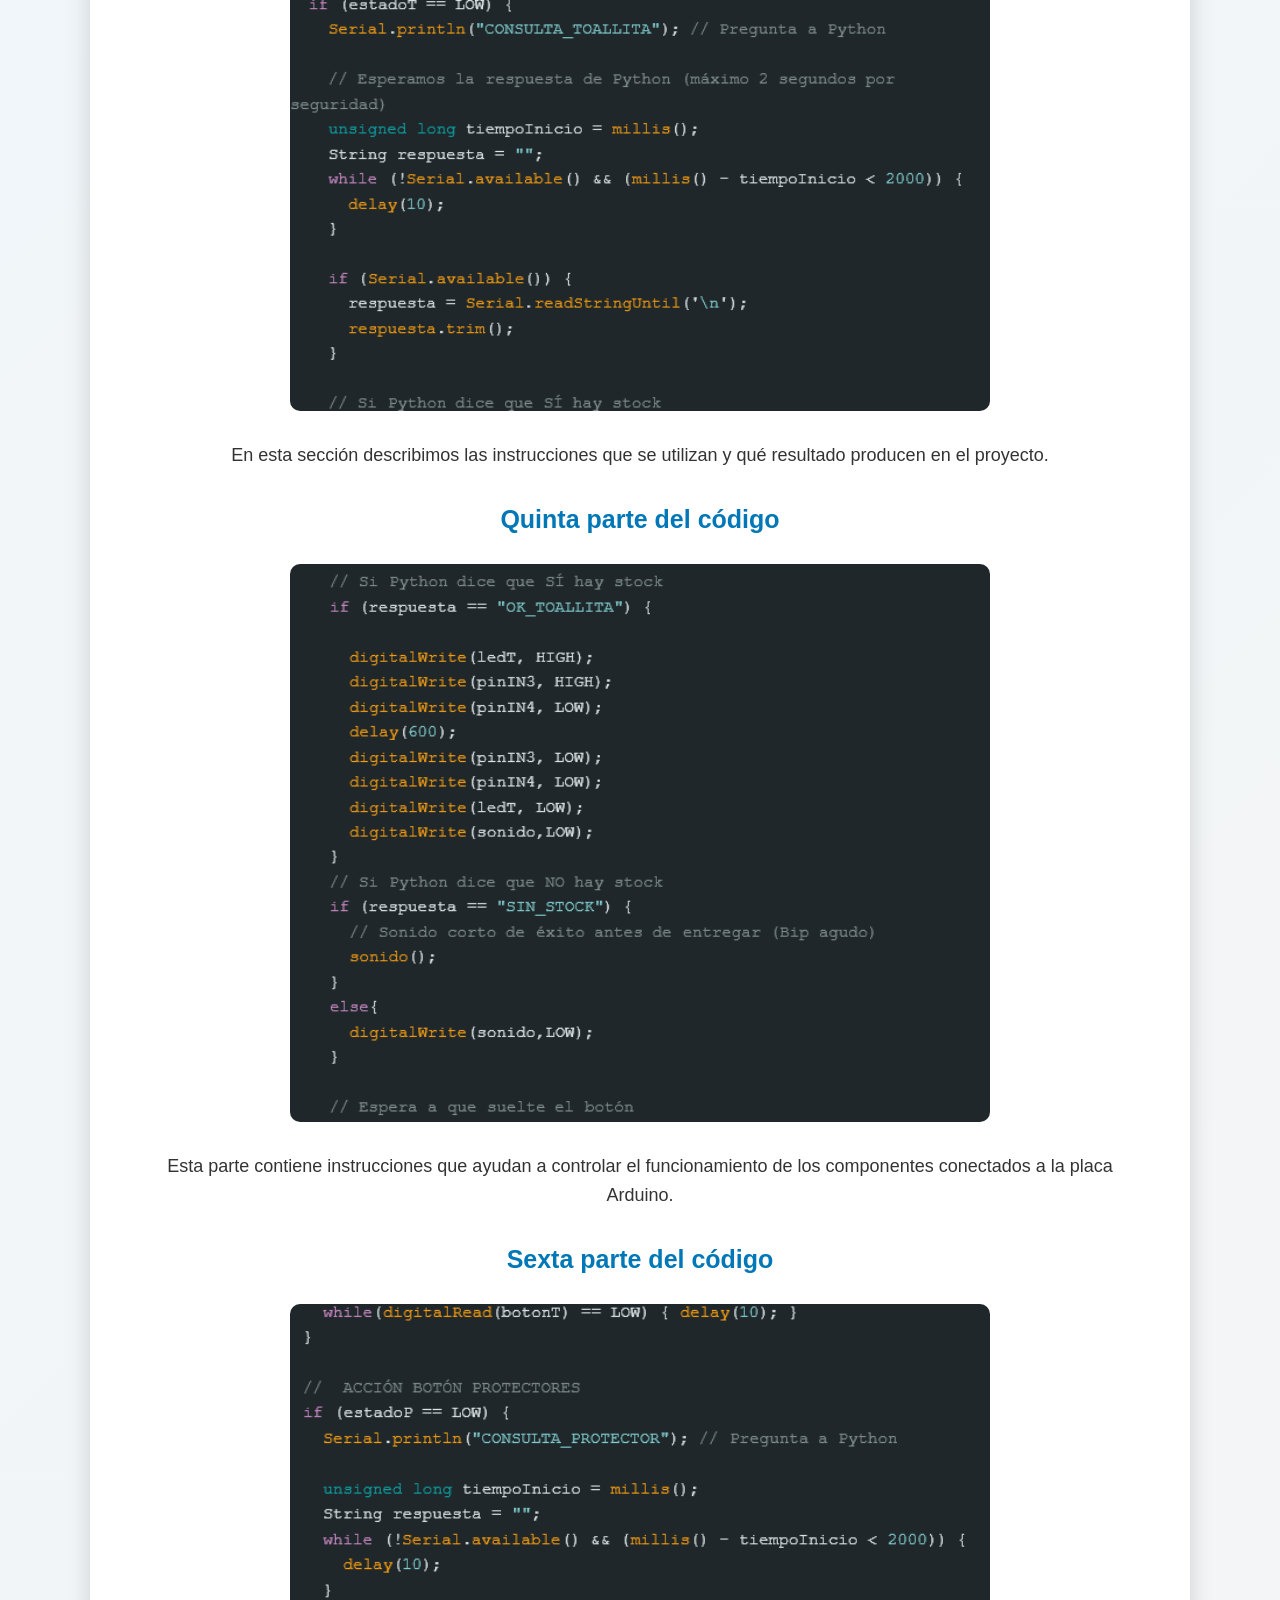
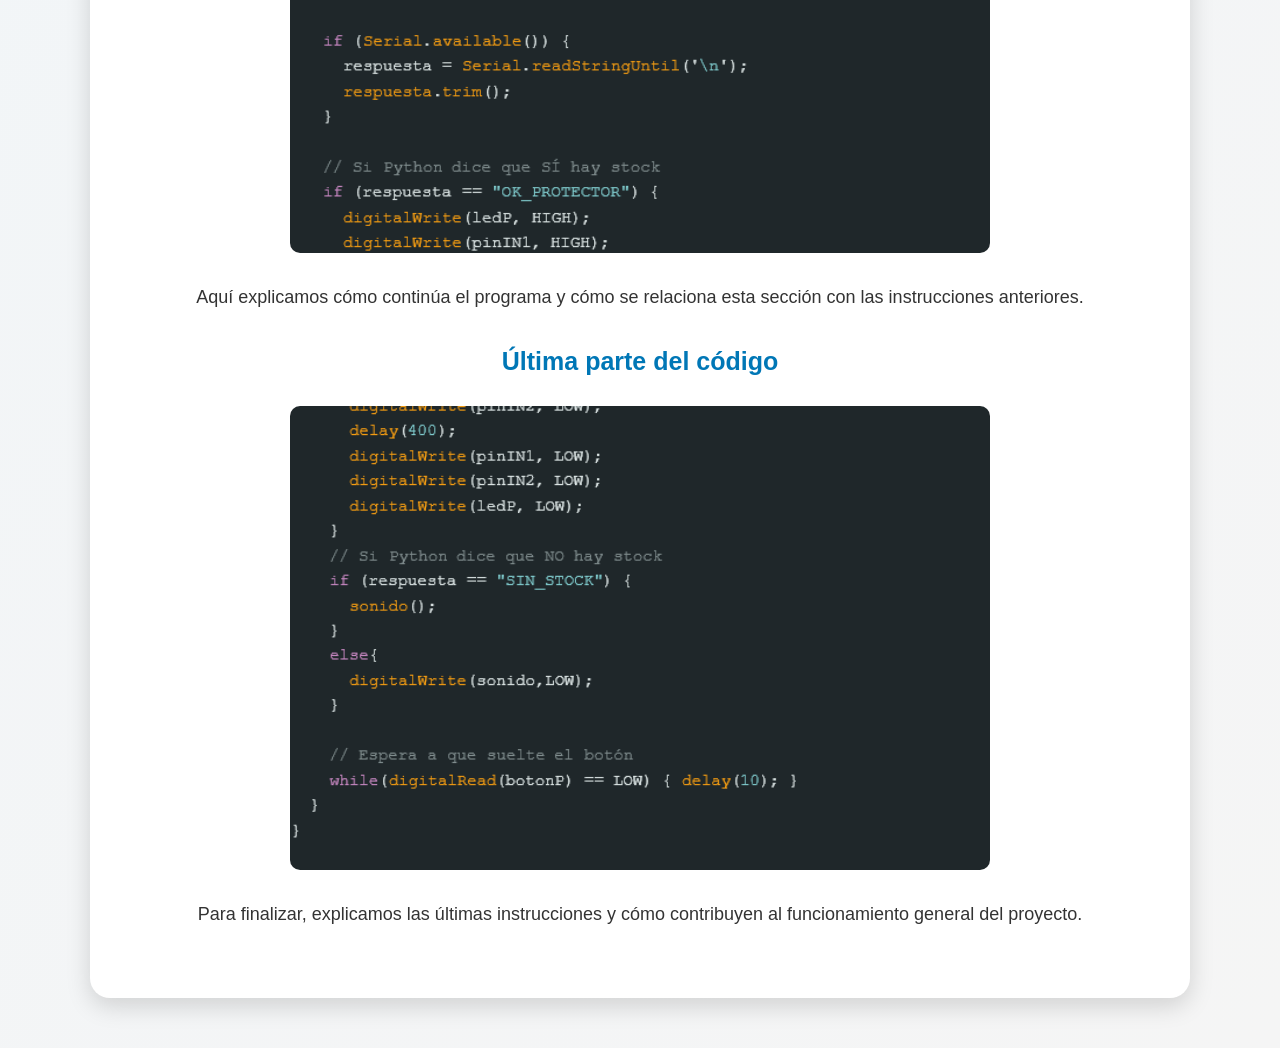
==== commit a22c3e4d: "Add files via upload" ====
--- a/pruebaarduino.html
+++ b/pruebaarduino.html
@@ -1,11 +1,12 @@
+
 <!DOCTYPE html>
 <html lang="es">
 
 <head>
-    <meta charset="utf-8">
-    <meta name="viewport" content="width=device-width, initial-scale=1">
-
-    <title>Arduino</title>
+    <meta charset="UTF-8">
+    <meta name="viewport" content="width=device-width, initial-scale=1.0">
+
+    <title>Arduino - Informe Técnico</title>
 
     <link rel="stylesheet" href="informacion.css">
 </head>
@@ -13,33 +14,27 @@
 <body>
 
     <header>
-
         <div class="tecnica">
-            <img src="tecnica.png" alt="Técnica">
+            <img src="tecnica.png" alt="Logo de la escuela">
         </div>
 
         <nav>
-            <p>7°2° PROGRAMACION</p>
-
+            <p>7°2° PROGRAMACIÓN</p>
             <h2>Arduino</h2>
 
             <ul>
-                <li>
-                    <a href="index.html">Volver</a>
-                </li>
+                <li><a href="index.html">Volver</a></li>
             </ul>
         </nav>
-
     </header>
 
-
     <section>
-
         <article>
 
+
             <h1>¿QUÉ ES UN ARDUINO?</h1>
 
-            <img src="arduino.png" alt="Arduino">
+            <img src="arduino.png" alt="Placa Arduino Uno">
 
             <p>
                 El Arduino Uno es una placa electrónica programable que sirve
@@ -47,169 +42,212 @@
             </p>
 
             <p>
-                En palabras simples: es como una pequeña computadora que vos
+                En palabras simples, es como una pequeña computadora que vos
                 programás para que haga cosas.
             </p>
 
 
-            <h1>PROYECTO DEL DISPENSER<br>(PARTE DE ARDUINO)</h1>
-
-            <p>
-                Esto es lo que hicieron sobre el dispenser
-                de Arduino.
-            </p>
-
-
-            <img src="arduinoreal.png" alt="Foto del proyecto">
-
-            <p>
-                Este es el proceso de armado para probar, tocar el pulsador
-                y que caiga la toallita femenina.
-            </p>
-
-            <img src="arduinoreal2.png" alt="Foto del proyecto">
-
-            <img src="arduinoreal3.png" alt="Foto del proyecto">
-
-            <img src="arduinoreal4.png" alt="Foto del proyecto">
-
-            <p>
-                Luego de que funcionara el pulsador con el motor agregamos
-                un puente H para programar el segundo motor, y así tenemos
-                el dispenser de toallitas y el otro dispenser de protectores diarios.
-            </p>
-
-
-            
-            <img class="foto-grande" src="arduinoreal6.png" alt="Foto del proyecto">
-
-
-            <p>
-                Así quedó el proyecto final.
-            </p>
-
-            <img src="">    
-
-            <h2 class="subtitulo">VIDEO DEL PROYECTO</h2>
-
-            <div class="video-container">
-
-                <iframe
-                    width="560"
-                    height="315"
-                    src="https://www.youtube.com/embed/8u7VvOb0-Cw"
-                    title="Video del proyecto Arduino"
-                    frameborder="0"
-                    allow="accelerometer; autoplay; clipboard-write; encrypted-media; gyroscope; picture-in-picture; web-share"
-                    referrerpolicy="strict-origin-when-cross-origin"
-                    allowfullscreen>
-                </iframe>
-
-            </div>
-
-
-            <h2 class="subtitulo">COMPONENTES UTILIZADOS</h2>
-
-            <p>
-                Los componentes que utilizaron fueron:
-            </p>
-
+            <h1>Informe Técnico: Sistema de Control Automatizado</h1>
+
+            <p>
+                Documentación oficial del proyecto de Programación e Informática.
+            </p>
+
+
+            <h1>1. Portada e Introducción</h1>
+
+            <h2 class="subtitulo">Datos del Proyecto</h2>
+
+            <p>
+                <strong>Proyecto:</strong> Máquina Expendedora de Productos de Higiene<br>
+                <strong>Integrantes:</strong> Solange Sejas, Macarena Correa,
+                Natalia Hipólito, Francisco Vazquez, Thiago Pacheco,
+                Estefania Gretella, Thiago Gómez y Dylan Vallejos.<br>
+                <strong>Curso / Grado:</strong> 7mo Programación, 7mo Informática<br>
+                <strong>Materia:</strong> Evaluación de Proyectos / Modelos y Sistemas<br>
+                <strong>Ubicación del Laboratorio:</strong> E.E.S.T. N.º 1 José Ingenieros
+            </p>
+
+            <h2 class="subtitulo">Resumen del Proyecto</h2>
+
+            <p>
+                El proyecto consiste en el diseño y desarrollo de un prototipo
+                de máquina expendedora automática de productos de higiene
+                femenina, utilizando un Arduino Uno como sistema principal
+                de control.
+            </p>
+
+            <p>
+                La máquina está diseñada para permitir que el usuario seleccione
+                un producto mediante botones. Una vez realizada la selección,
+                el Arduino procesa la señal recibida y activa el motor
+                correspondiente, utilizando un módulo puente H para controlar
+                su funcionamiento. El motor acciona un mecanismo que desplaza
+                el producto y permite su salida de manera automática.
+            </p>
+
+            <p>
+                El sistema busca ser una propuesta económica, sencilla y
+                funcional, que pueda utilizarse como modelo para facilitar
+                el acceso a productos de higiene femenina en lugares como
+                escuelas, instituciones u otros espacios públicos.
+            </p>
+
+            <p>
+                Además, el proyecto permite aplicar conocimientos de
+                programación, electrónica y automatización, integrando
+                componentes de entrada, procesamiento y salida en un mismo
+                sistema. De esta manera, se demuestra cómo una placa Arduino
+                puede utilizarse para desarrollar soluciones tecnológicas
+                destinadas a resolver necesidades de la vida cotidiana.
+            </p>
+
+            <h2 class="subtitulo">Objetivos</h2>
+
+            <p>
+                <strong>Objetivo general:</strong>
+                Diseñar y desarrollar un prototipo de máquina expendedora
+                automática de productos de higiene femenina, utilizando
+                Arduino, botones y motores, capaz de entregar un producto
+                seleccionado de manera automática, sencilla y controlada.
+            </p>
+
+            <p><strong>Objetivos específicos:</strong></p>
 
             <ul class="lista-arduino">
-
-                <li>Un Arduino Uno</li>
-
-                <li>Un puente H</li>
-
-                <li>2 resortes hechos con alambre galvanizado</li>
-
-                <li>8 LEDs</li>
-
-                <li>3 protoboards</li>
-
-                <li>2 botones</li>
-
-                <li>Varios cables</li>
-
-                <li>2 motores de corriente continua (DC)</li>
-
-                <li>Una batería de 9V</li>
-
-                <li>Varias piezas de impresión 3D</li>
-
-                <li>2 resistencias</li>
-
+                <li>Implementar un Arduino Uno como unidad principal de control del sistema.</li>
+                <li>Utilizar botones como medio de interacción entre el usuario y la máquina.</li>
+                <li>Programar el Arduino para detectar las diferentes selecciones realizadas.</li>
+                <li>Controlar motores de corriente continua mediante módulos puente H.</li>
+                <li>Diseñar un mecanismo que permita desplazar y entregar los productos de forma automática.</li>
+                <li>Integrar correctamente los componentes electrónicos y la programación para obtener un sistema funcional.</li>
+                <li>Aplicar conocimientos de programación, electrónica y automatización en un proyecto práctico.</li>
+                <li>Desarrollar una alternativa de bajo costo que facilite el acceso a productos de higiene femenina.</li>
+                <li>Comprobar el funcionamiento del prototipo y detectar posibles mejoras para futuras versiones.</li>
             </ul>
 
 
-            <h1>LED</h1>
-
-            <img src="leds.png" alt="LED">
-
-            <p>
-                Los 4 LEDs se conectan para encenderse al mismo tiempo cuando
-                se presiona el botón. Se utiliza una sola resistencia de 220 Ω
-                conectada antes de los cuatro LEDs para limitar la corriente.
-                Al presionar el botón, Arduino recibe la señal y activa los LEDs,
-                haciendo que los cuatro se enciendan simultáneamente.
-            </p>
-
-            
-<h1>Vamos a la parte de los códigos</h1>
-
-<img class="foto-grande" src="codigo_arduino.png" alt="Código de Arduino: declaración de variables">
-
-<p>
-    En esta parte declaramos las variables que vamos a utilizar en el programa.
-    Las variables permiten guardar información, como números o estados de los
-    componentes, para poder utilizarlos durante la ejecución del código.
-</p>
-
-<img class="foto-grande" src="codigo_arduino2.png" alt="Segunda parte del código de Arduino">
-
-<p>
-    En esta parte explicamos las instrucciones que aparecen en el código y
-    cuál es su función dentro del funcionamiento del proyecto.
-</p>
-
-<img class="foto-grande" src="codigo_arduino3.png" alt="Tercera parte del código de Arduino">
-
-<p>
-    Aquí explicamos qué hace esta sección del programa y cómo participa en
-    el funcionamiento del circuito.
-</p>
-
-<img class="foto-grande" src="codigo_arduino4.png" alt="Cuarta parte del código de Arduino">
-
-<p>
-    En esta sección describimos las instrucciones que se utilizan y qué
-    resultado producen en el proyecto.
-</p>
-
-<img class="foto-grande" src="codigo_arduino5.png" alt="Quinta parte del código de Arduino">
-
-<p>
-    Esta parte contiene instrucciones que ayudan a controlar el funcionamiento
-    de los componentes conectados a la placa Arduino.
-</p>
-
-<img class="foto-grande" src="codigo_arduino6.png" alt="Sexta parte del código de Arduino">
-
-<p>
-    Aquí explicamos cómo continúa el programa y cómo se relaciona esta sección
-    con las instrucciones anteriores.
-</p>
-
-<img class="foto-grande" src="codigo_arduino7.png" alt="Última parte del código de Arduino">
-
-<p>
-    Para finalizar, explicamos las últimas instrucciones y cómo contribuyen
-    al funcionamiento general del proyecto.
-</p>
-
+            <h1>2. Requerimientos de Hardware y Software</h1>
+
+            <h2 class="subtitulo">Componentes de Hardware</h2>
+
+            <p>
+                La siguiente lista detalla los componentes necesarios para
+                la construcción del circuito.
+            </p>
+
+            <img src="tabla_arduino.png" class="foto-grande">
+
+
+            <h1>3. Arquitectura del Hardware (Circuito)</h1>
+
+            <h2 class="subtitulo">Diagrama de Conexiones</h2>
+
+            <p>
+                En esta sección se incluye el esquema del circuito realizado
+                en Fritzing o Tinkercad.
+            </p>
+
+            <p>
+                <strong>Diagrama del circuito:</strong> pendiente de insertar.
+            </p>
+
+            <h2 class="subtitulo">Tabla de Mapeo de Pines (Pinout)</h2>
+
+            <p>
+                <img src="tabla_arduino2.png" class="foto-grande">
+
+            <h1>4. Código de Arduino</h1>
+
+            <p>
+                A continuación, se presentan las diferentes partes del código
+                utilizado para programar el Arduino y controlar los componentes
+                del proyecto.
+            </p>
+
+            <h2 class="subtitulo">Declaración de variables</h2>
+
+            <img class="foto-grande"
+                 src="codigo_arduino.png"
+                 alt="Código de Arduino: declaración de variables">
+
+            <p>
+                En esta parte declaramos las variables que vamos a utilizar
+                en el programa. Las variables permiten guardar información,
+                como números o estados de los componentes, para utilizarlos
+                durante la ejecución del código.
+            </p>
+
+            <h2 class="subtitulo">Segunda parte del código</h2>
+
+            <img class="foto-grande"
+                 src="codigo_arduino2.png"
+                 alt="Segunda parte del código de Arduino">
+
+            <p>
+                En esta parte explicamos las instrucciones que aparecen en
+                el código y cuál es su función dentro del funcionamiento
+                del proyecto.
+            </p>
+
+            <h2 class="subtitulo">Tercera parte del código</h2>
+
+            <img class="foto-grande"
+                 src="codigo_arduino3.png"
+                 alt="Tercera parte del código de Arduino">
+
+            <p>
+                Aquí explicamos qué hace esta sección del programa y cómo
+                participa en el funcionamiento del circuito.
+            </p>
+
+            <h2 class="subtitulo">Cuarta parte del código</h2>
+
+            <img class="foto-grande"
+                 src="codigo_arduino4.png"
+                 alt="Cuarta parte del código de Arduino">
+
+            <p>
+                En esta sección describimos las instrucciones que se utilizan
+                y qué resultado producen en el proyecto.
+            </p>
+
+            <h2 class="subtitulo">Quinta parte del código</h2>
+
+            <img class="foto-grande"
+                 src="codigo_arduino5.png"
+                 alt="Quinta parte del código de Arduino">
+
+            <p>
+                Esta parte contiene instrucciones que ayudan a controlar
+                el funcionamiento de los componentes conectados a la placa
+                Arduino.
+            </p>
+
+            <h2 class="subtitulo">Sexta parte del código</h2>
+
+            <img class="foto-grande"
+                 src="codigo_arduino6.png"
+                 alt="Sexta parte del código de Arduino">
+
+            <p>
+                Aquí explicamos cómo continúa el programa y cómo se relaciona
+                esta sección con las instrucciones anteriores.
+            </p>
+
+            <h2 class="subtitulo">Última parte del código</h2>
+
+            <img class="foto-grande"
+                 src="codigo_arduino7.png"
+                 alt="Última parte del código de Arduino">
+
+            <p>
+                Para finalizar, explicamos las últimas instrucciones y cómo
+                contribuyen al funcionamiento general del proyecto.
+            </p>
+
+        </article>
     </section>
 
-
 </body>
-
 </html>
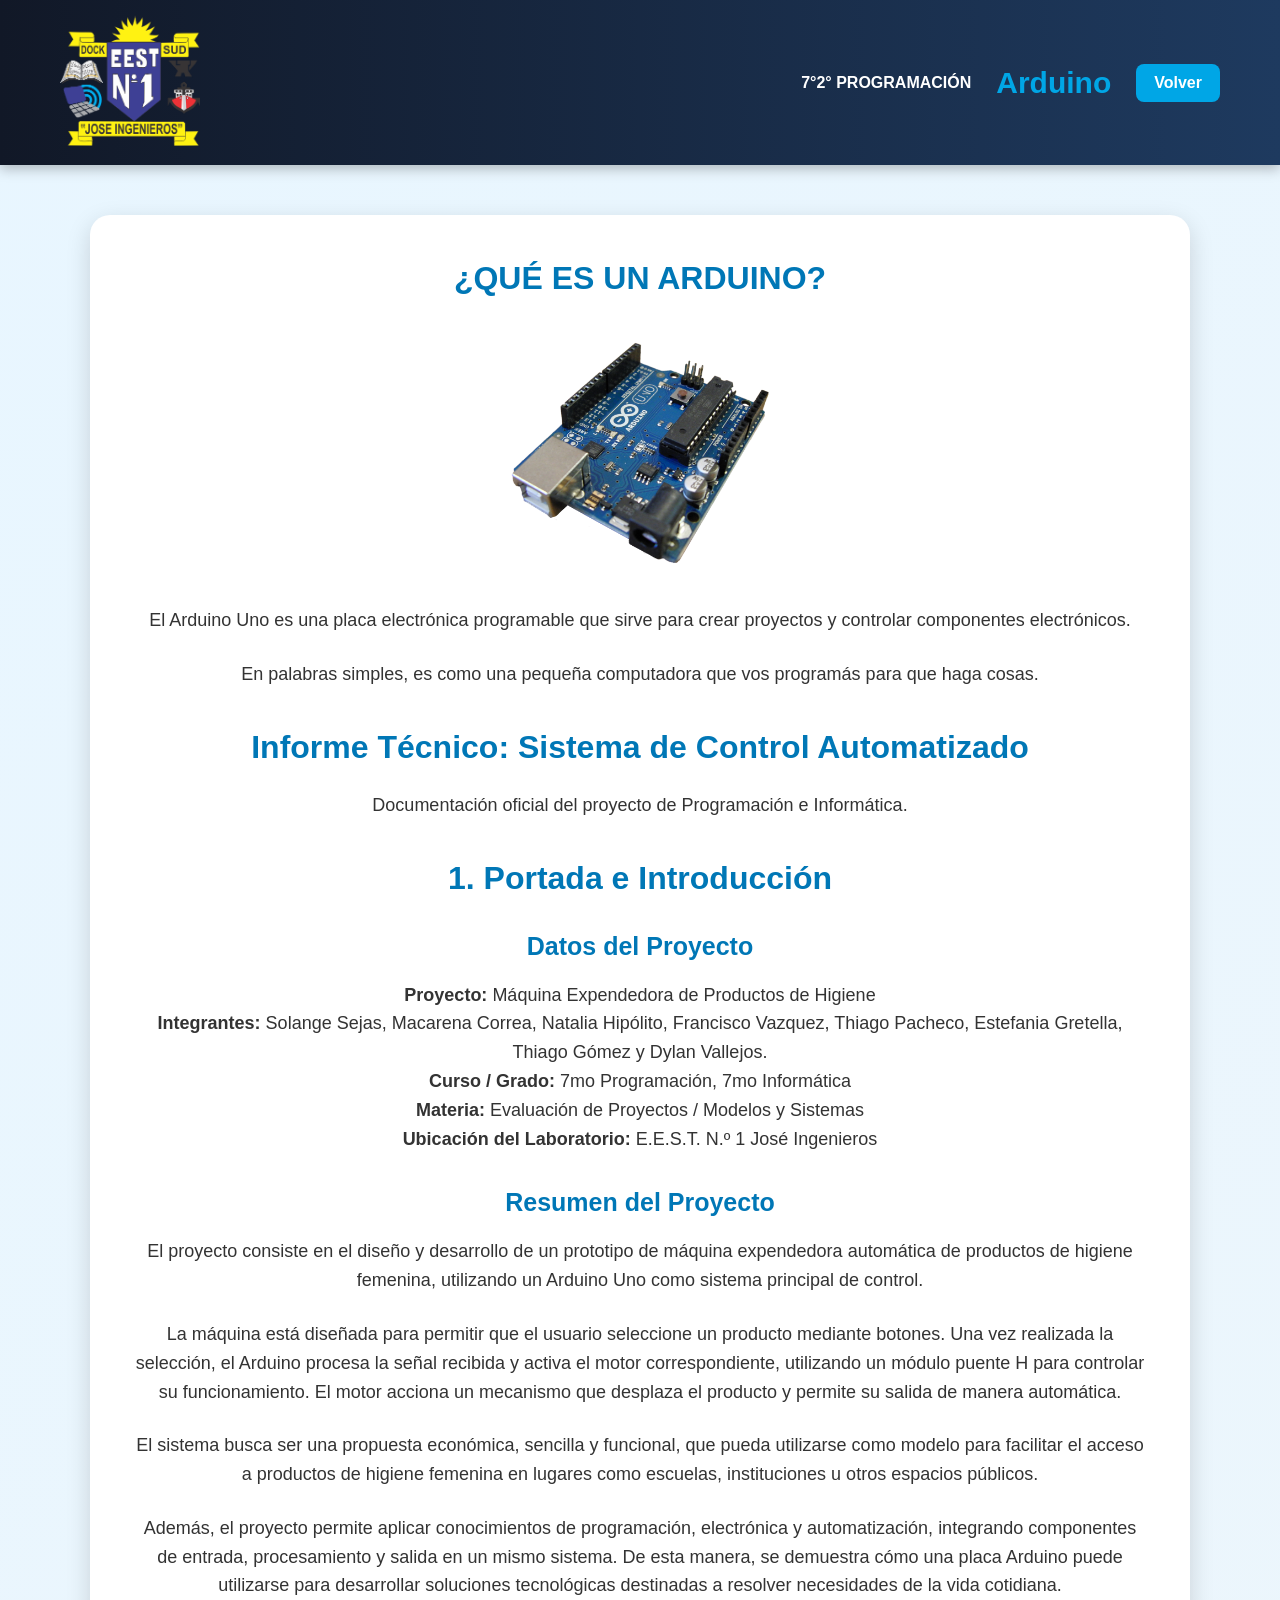
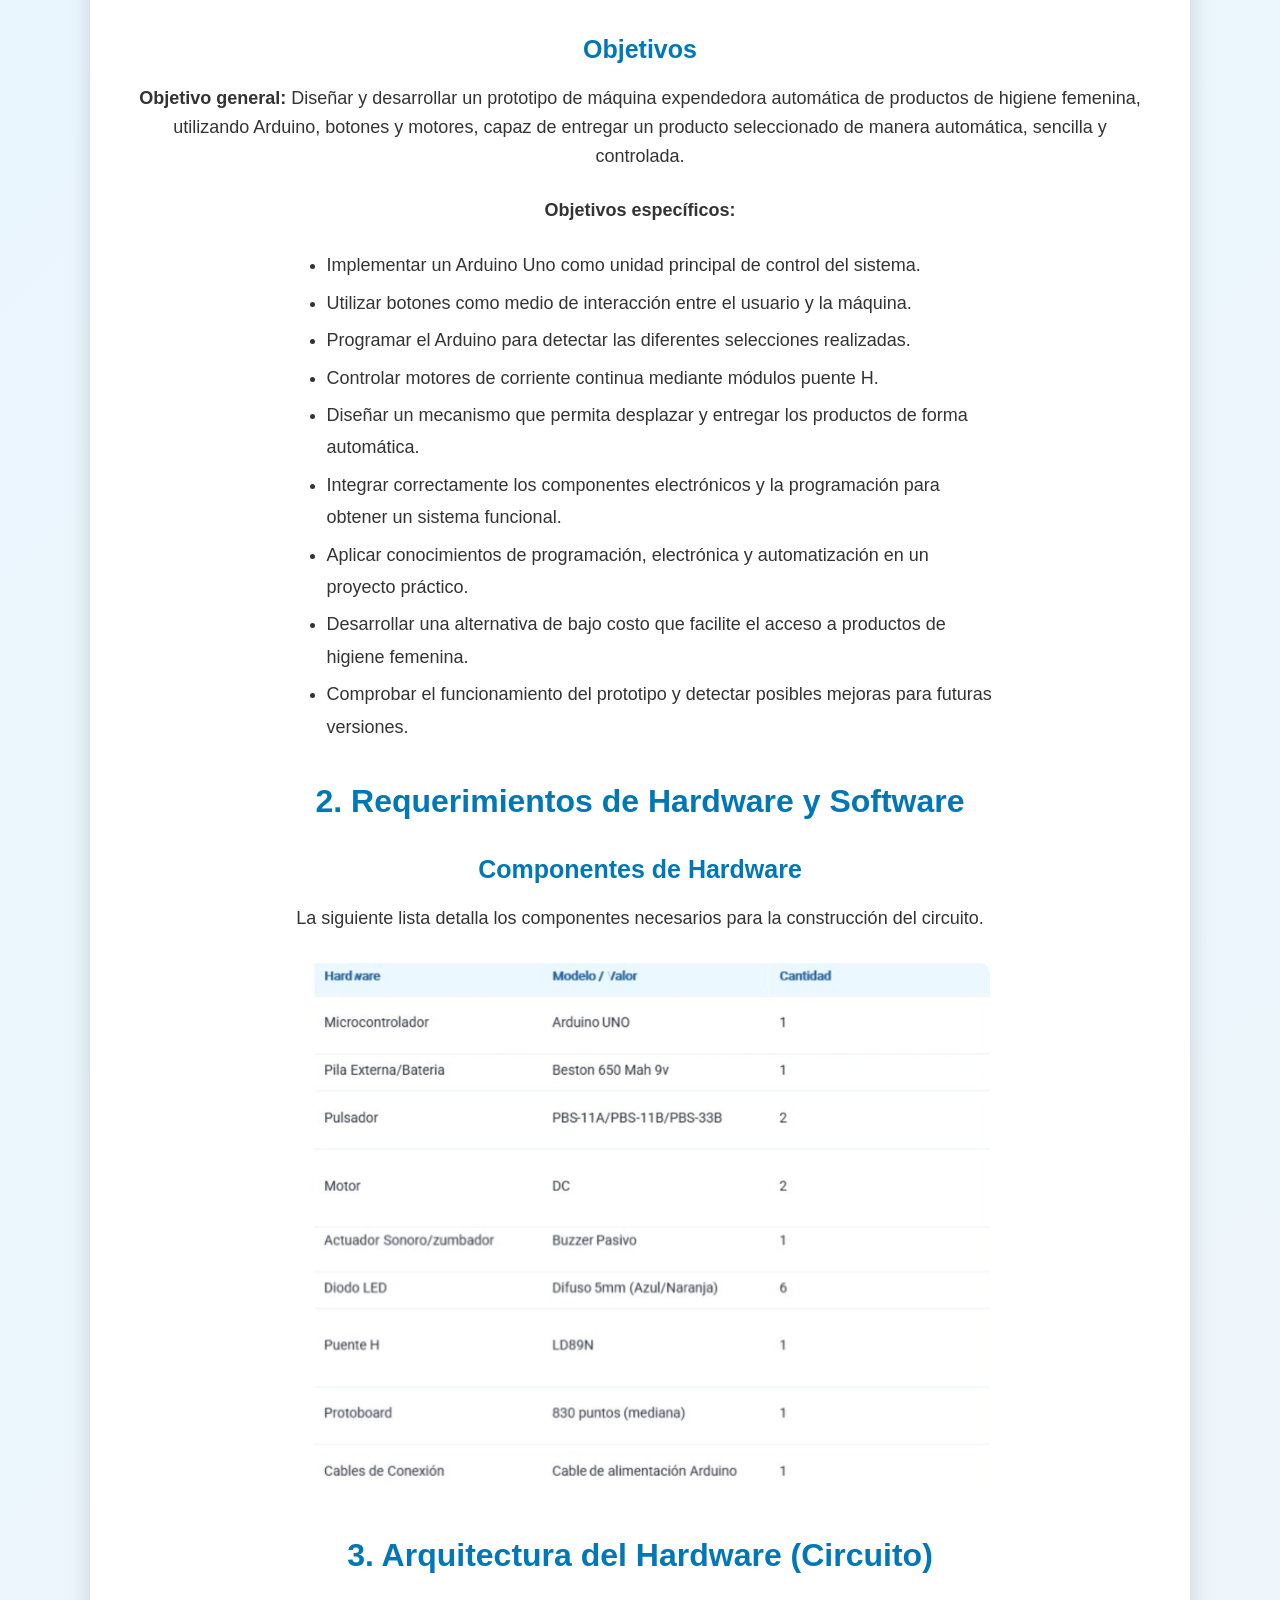
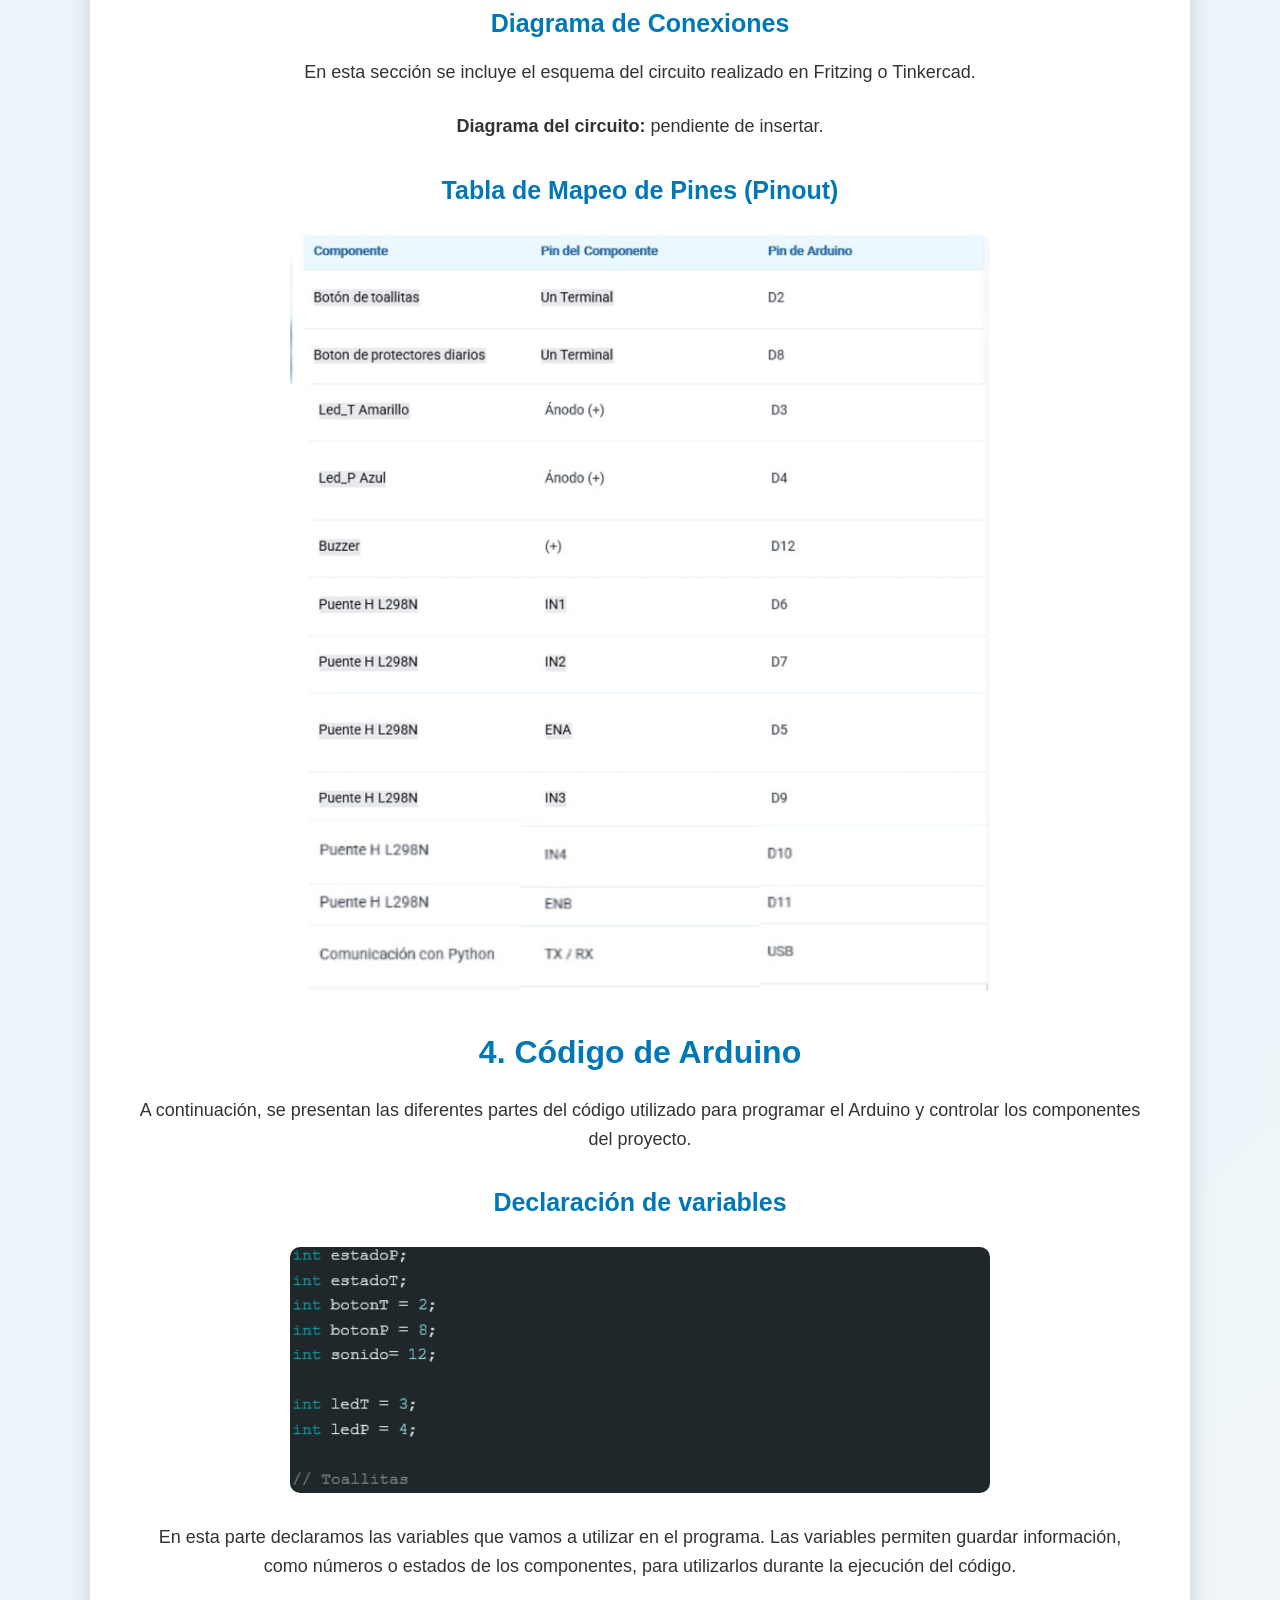
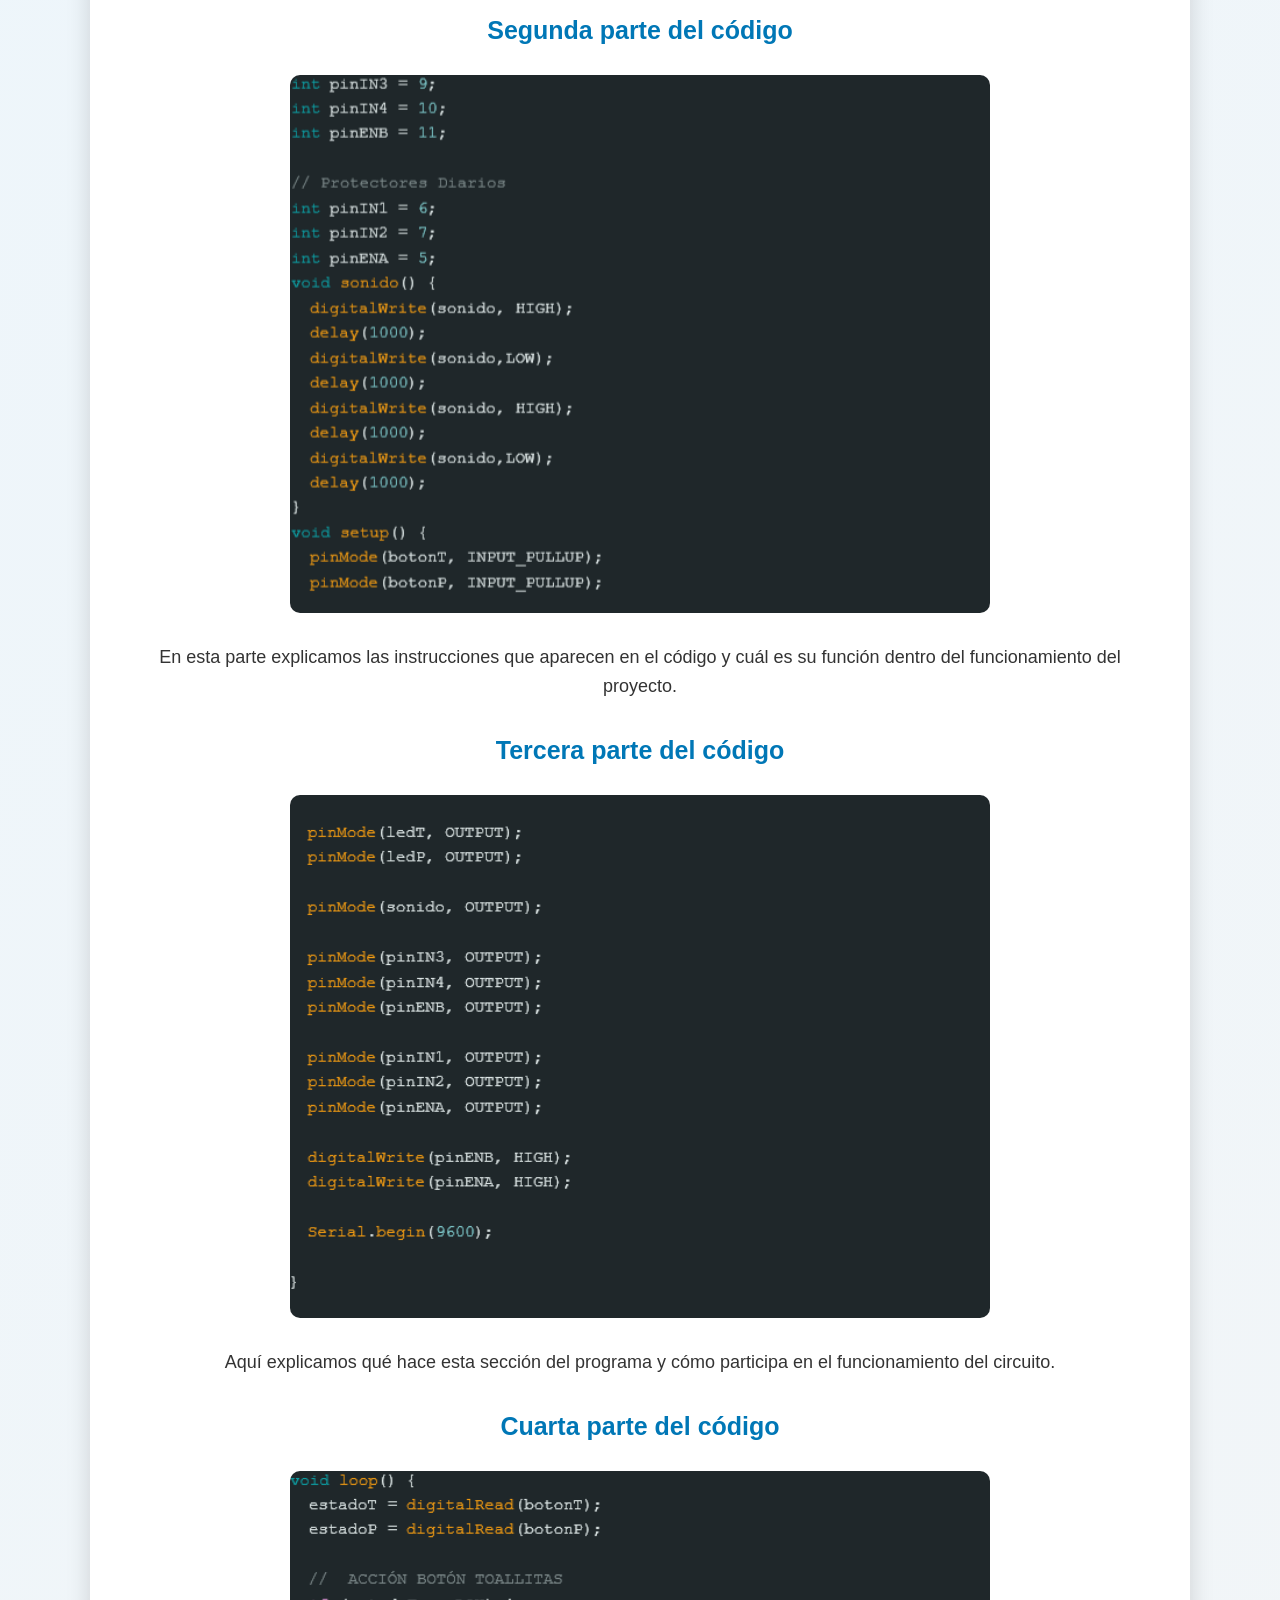
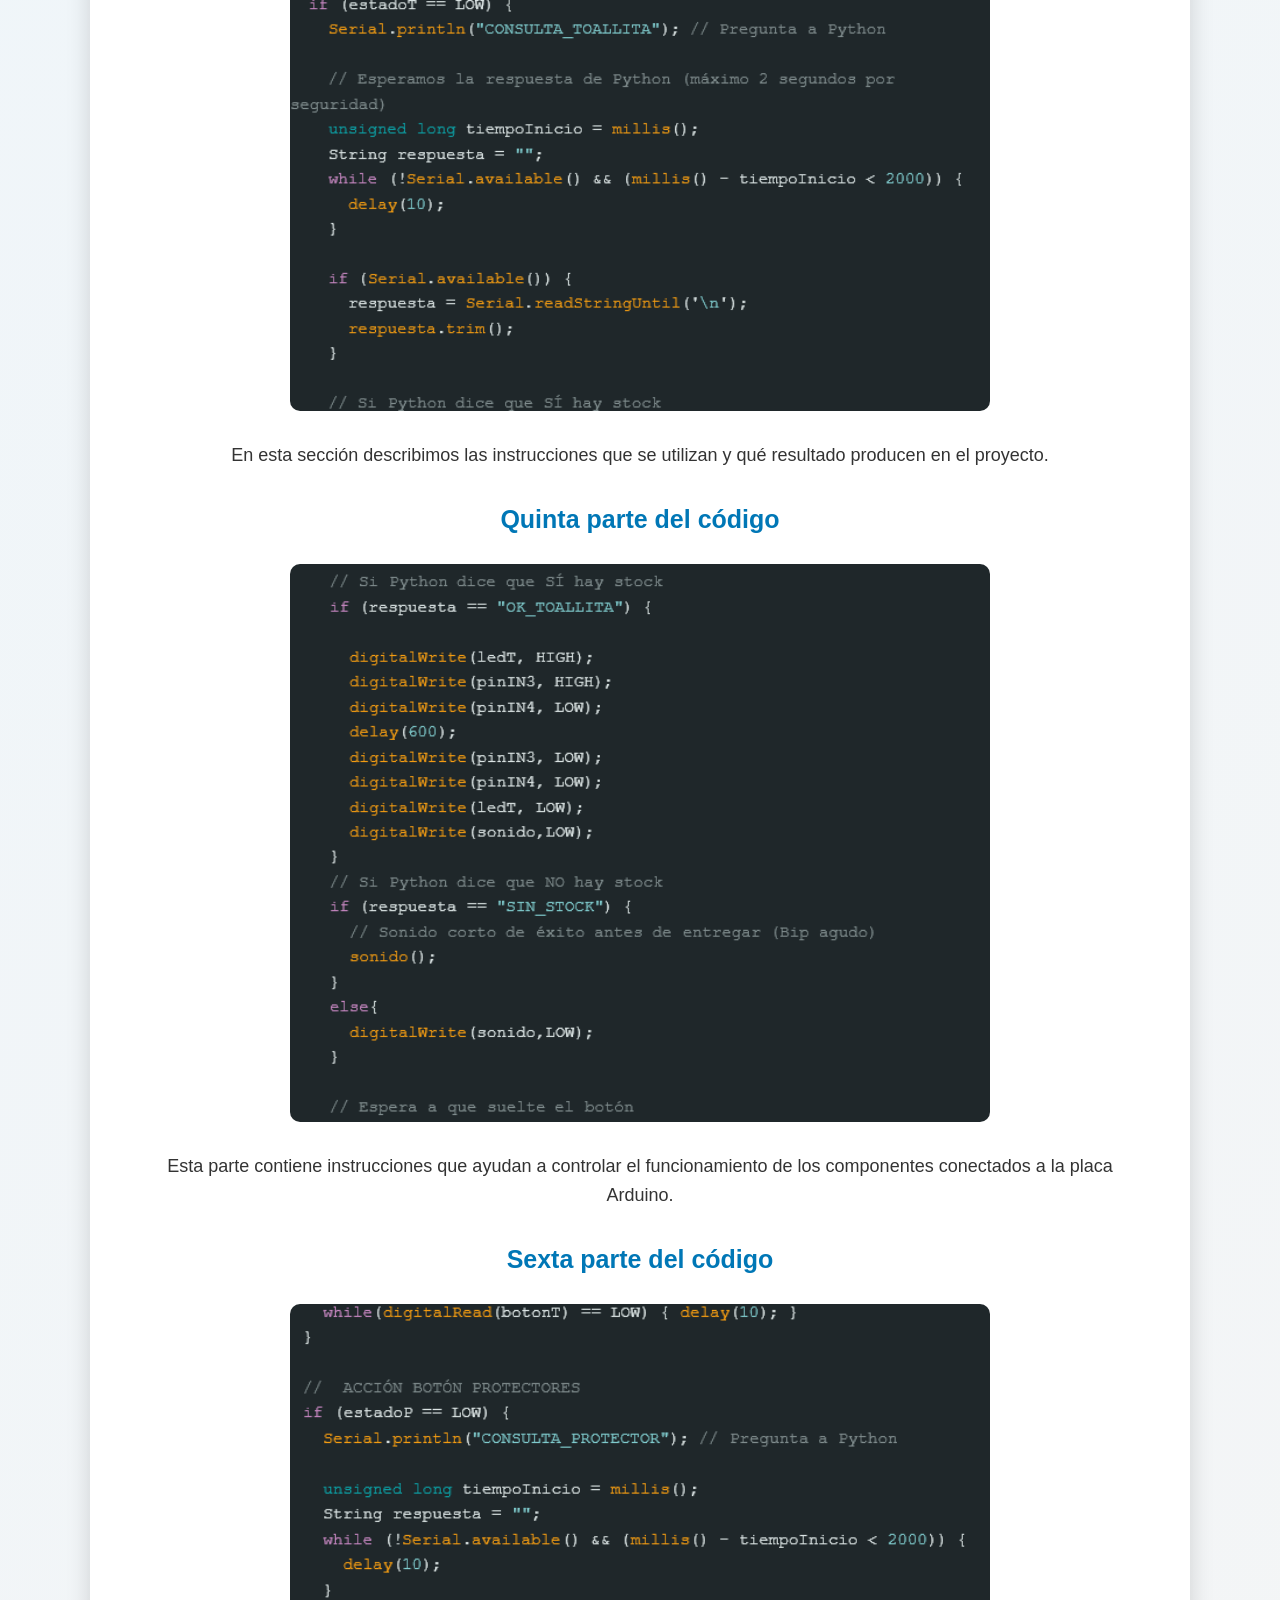
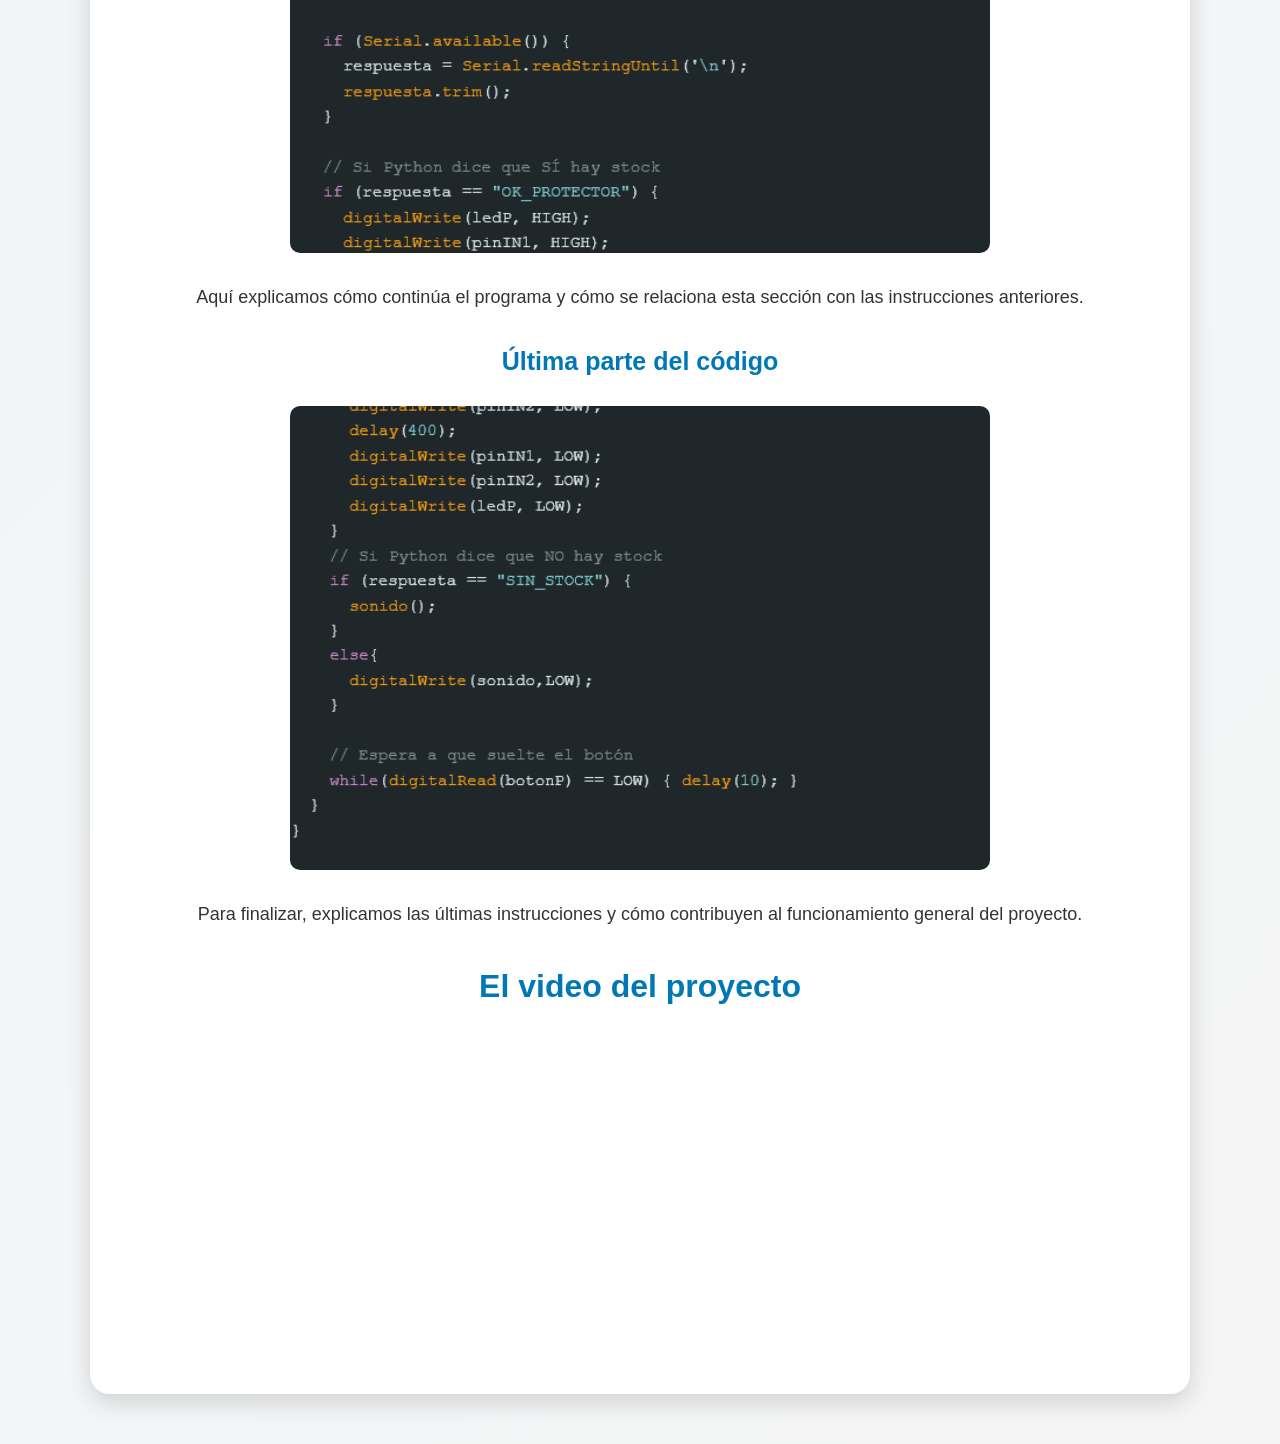
==== commit 7c95914d: "Add files via upload" ====
--- a/pruebaarduino.html
+++ b/pruebaarduino.html
@@ -246,6 +246,10 @@
                 contribuyen al funcionamiento general del proyecto.
             </p>
 
+            <h1>El video del proyecto</h1>
+
+            <iframe width="560" height="315" src="https://www.youtube.com/embed/ie0IHdZEKo8?si=aZ6Psil-Ysx4imki" title="YouTube video player" frameborder="0" allow="accelerometer; autoplay; clipboard-write; encrypted-media; gyroscope; picture-in-picture; web-share" referrerpolicy="strict-origin-when-cross-origin" allowfullscreen></iframe>
+
         </article>
     </section>
 
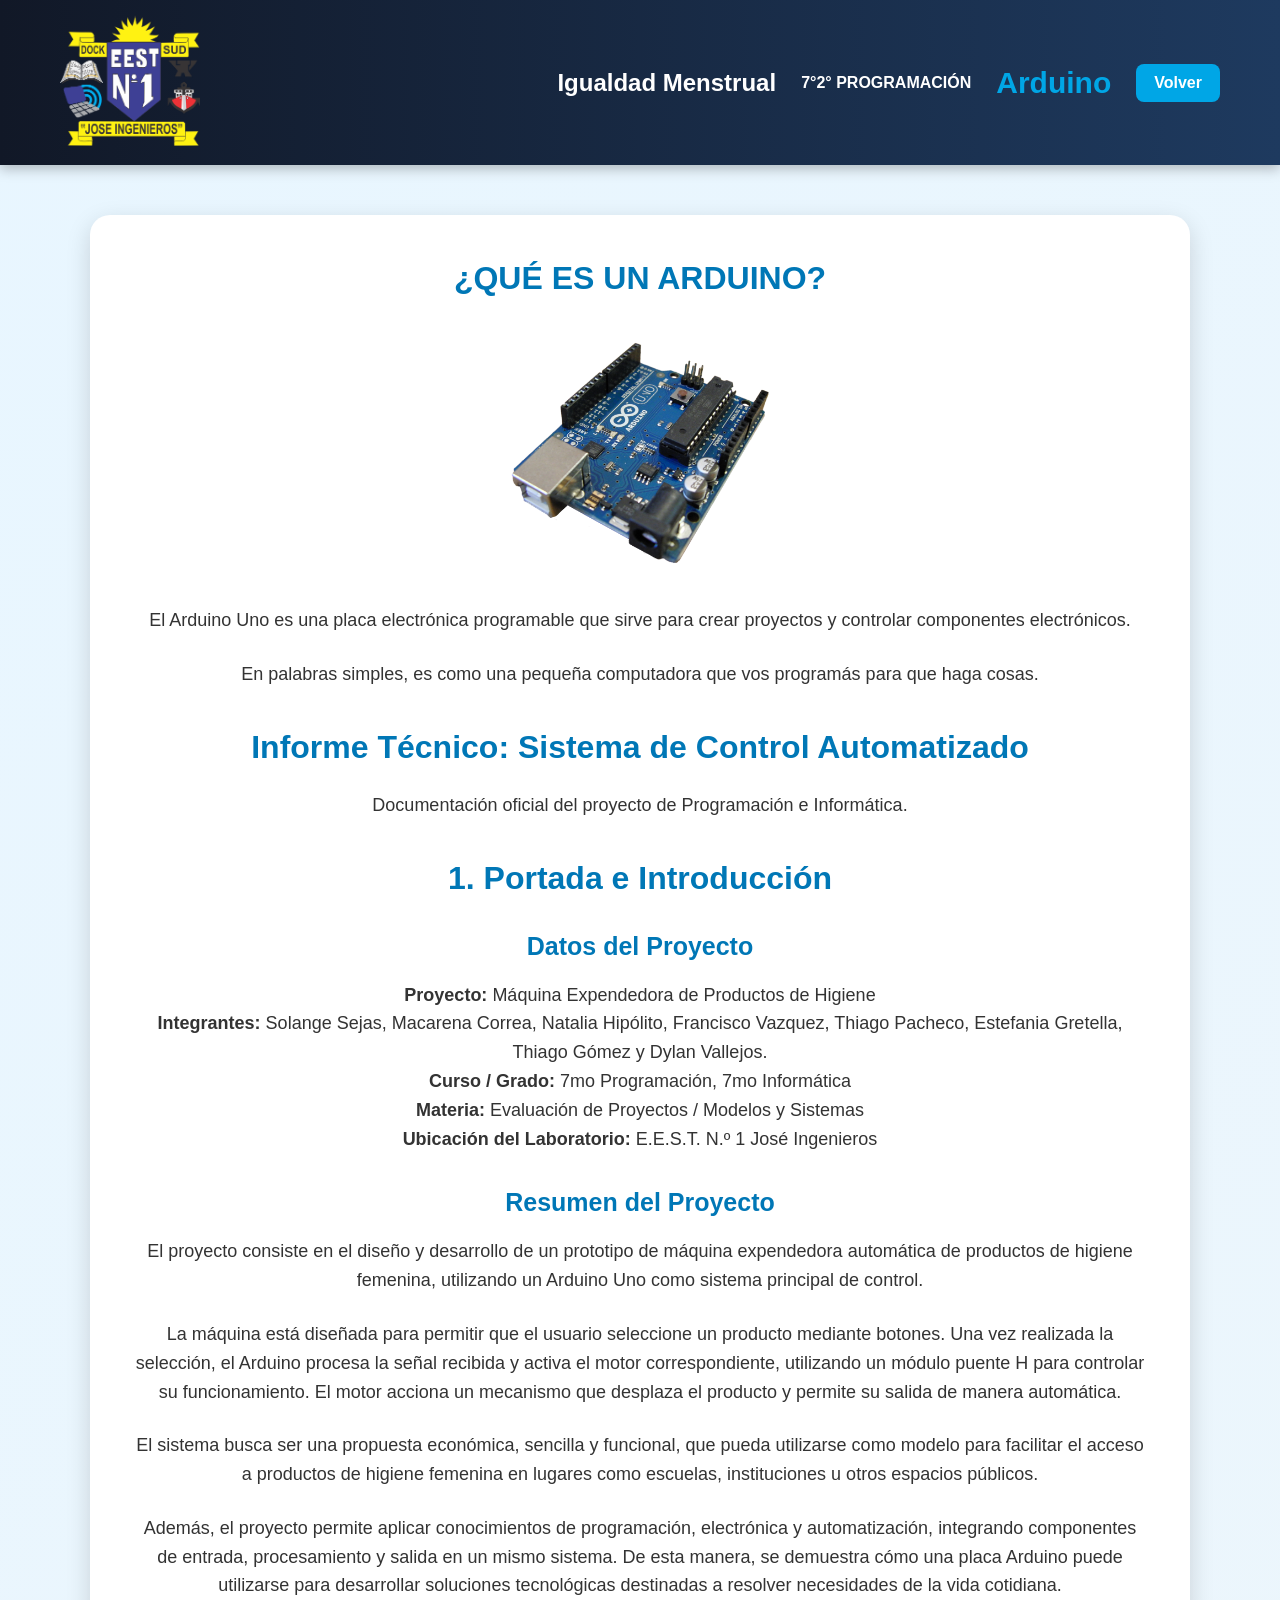
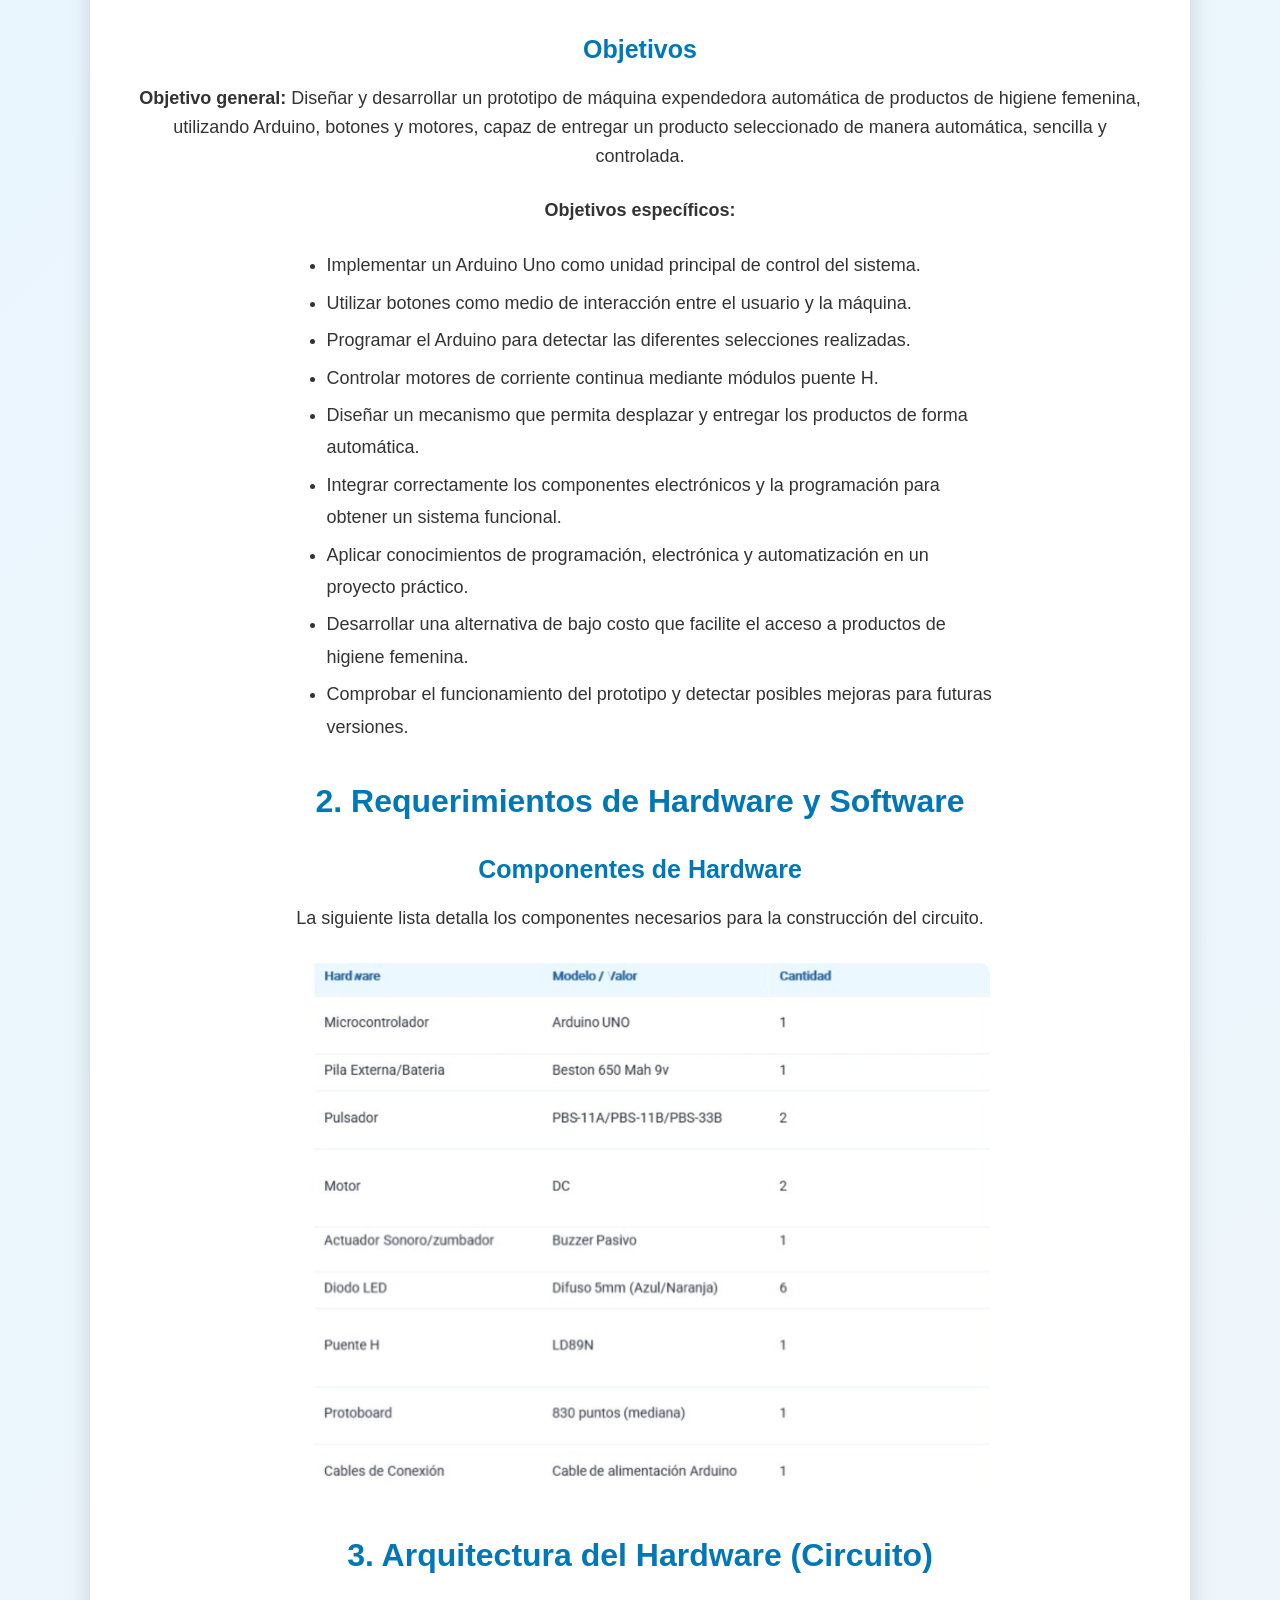
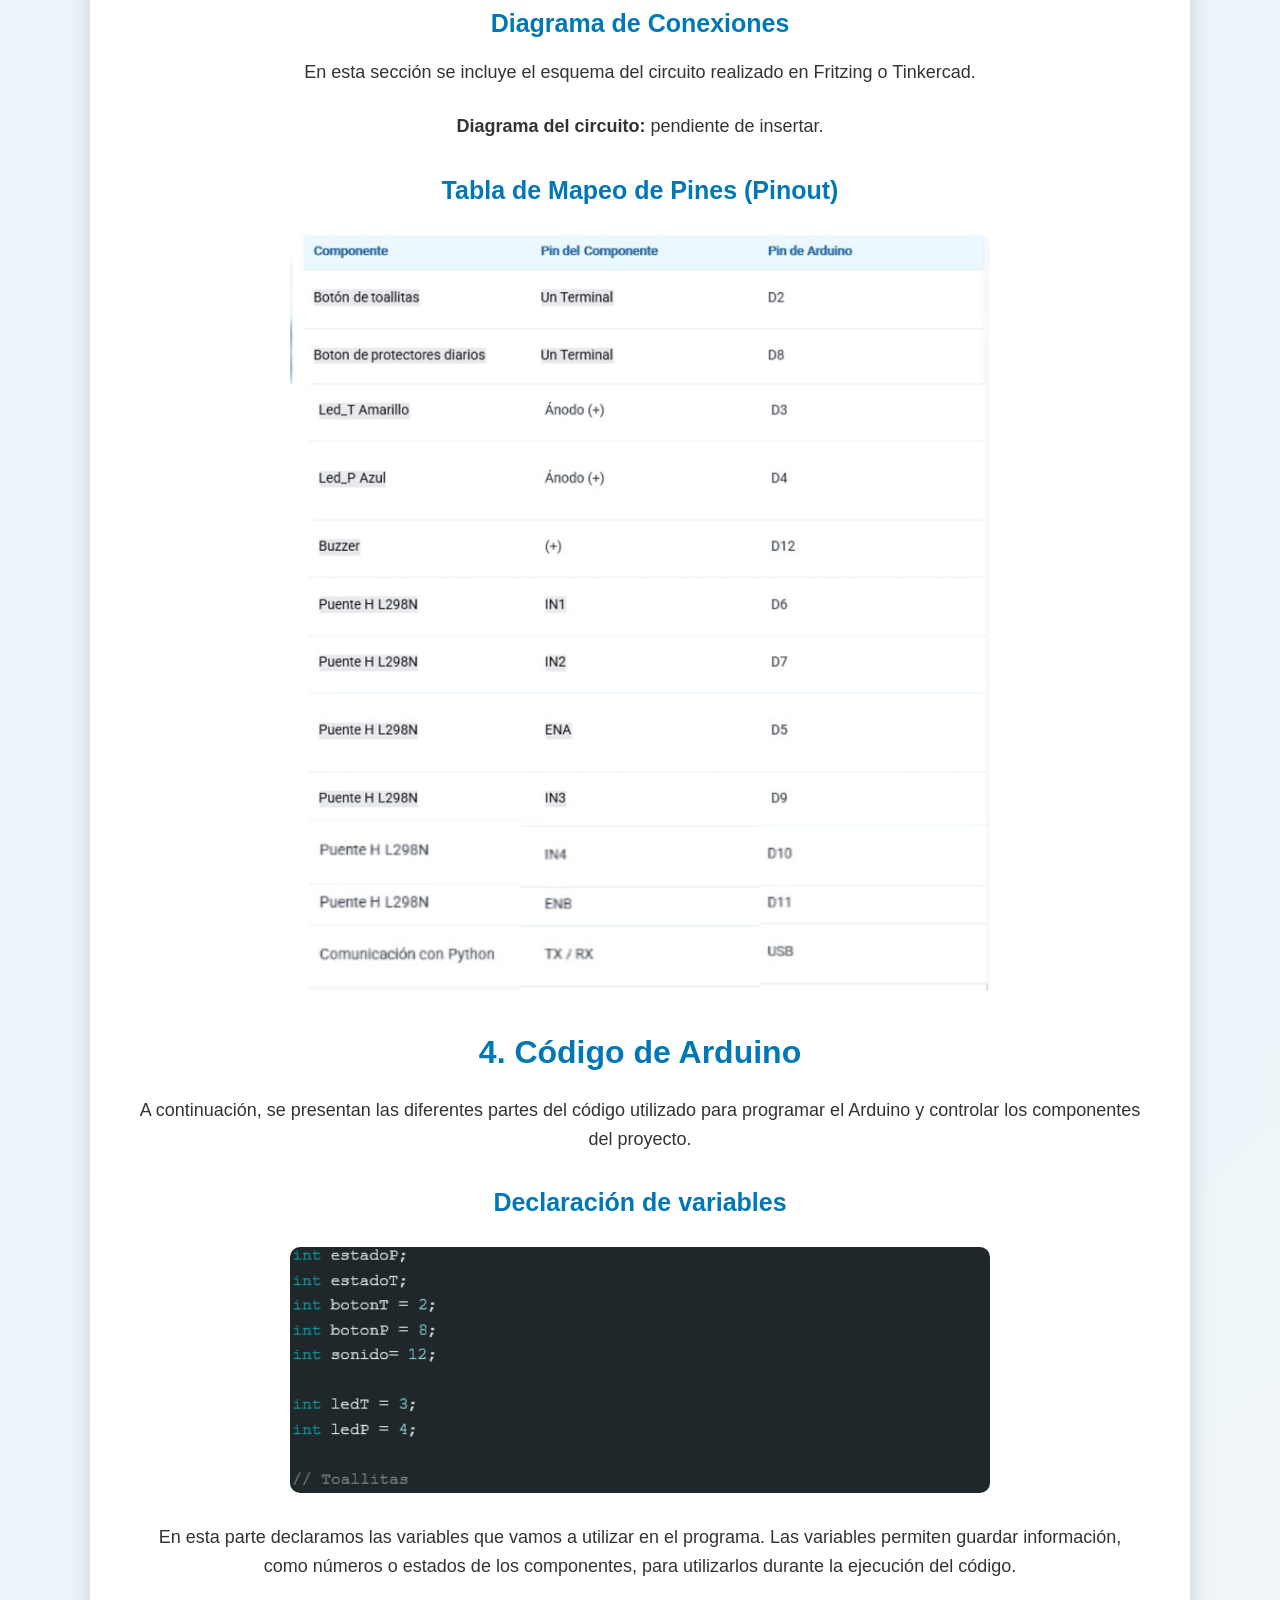
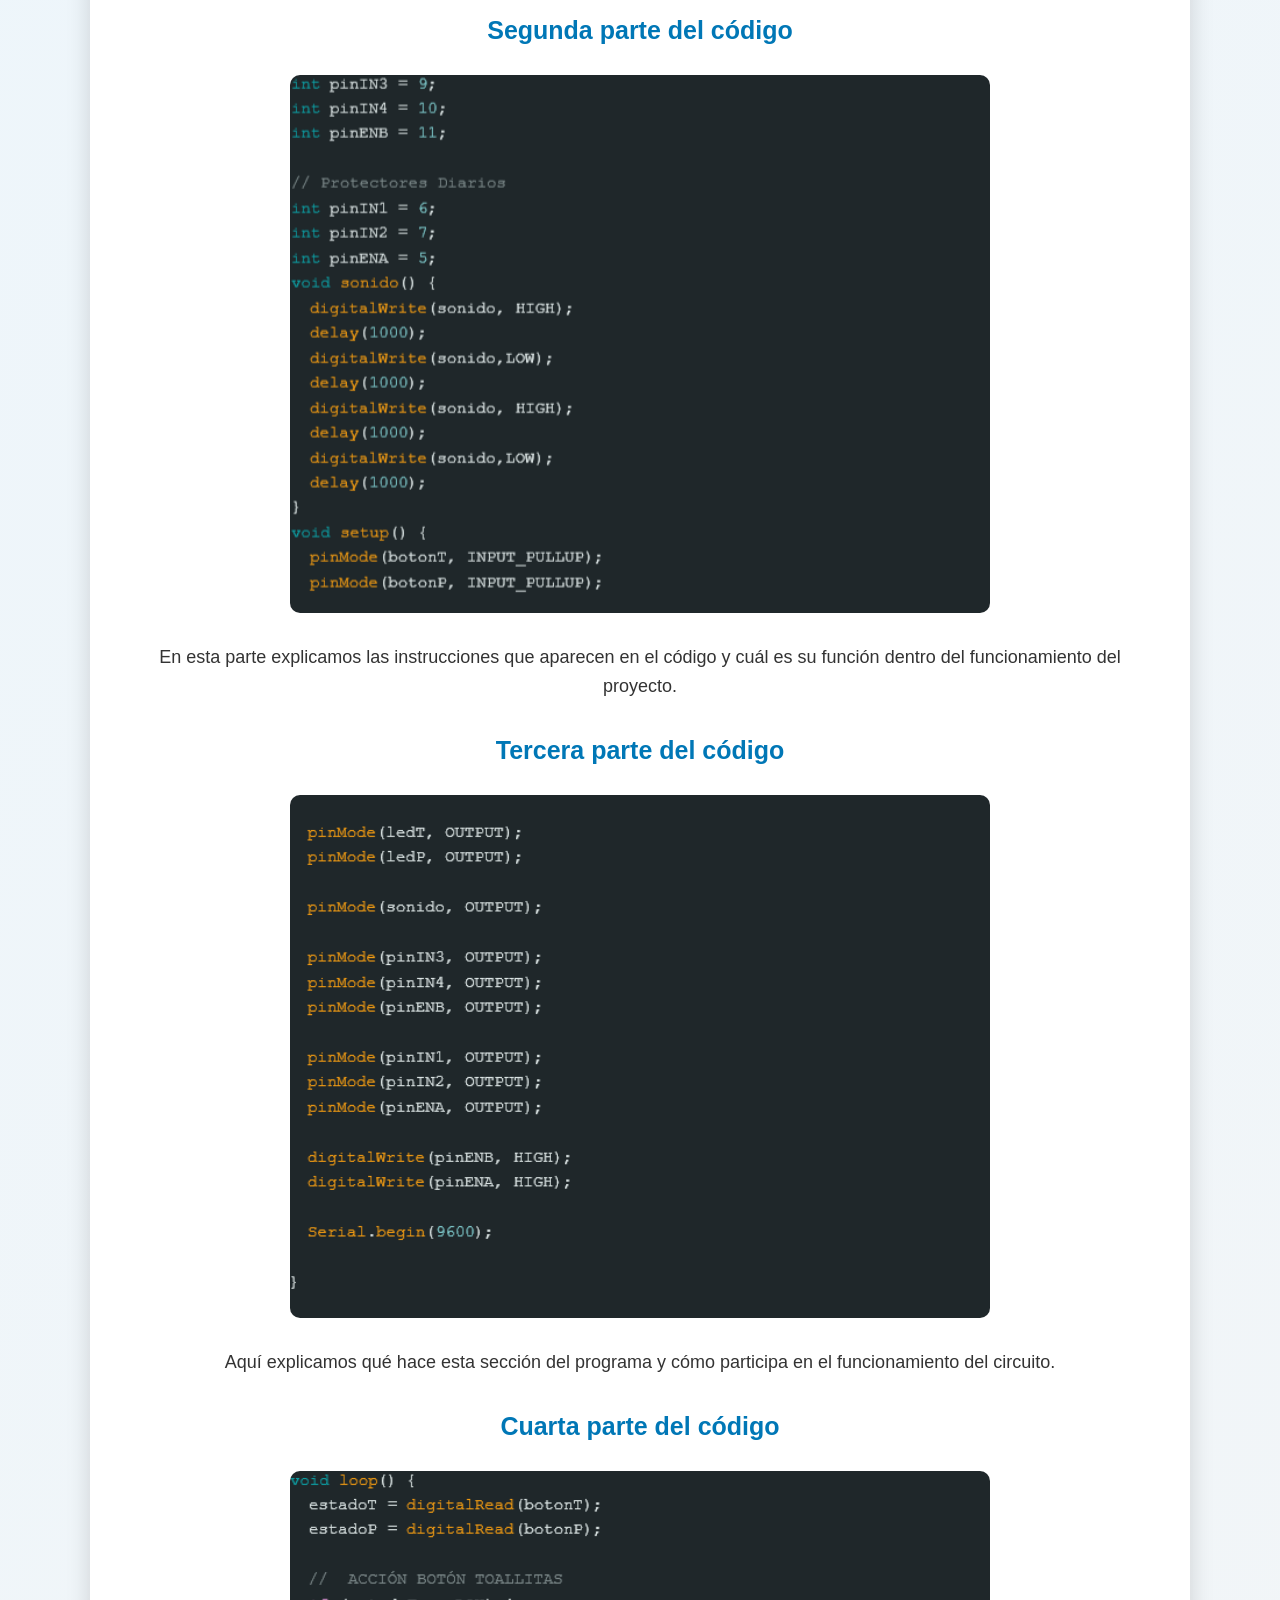
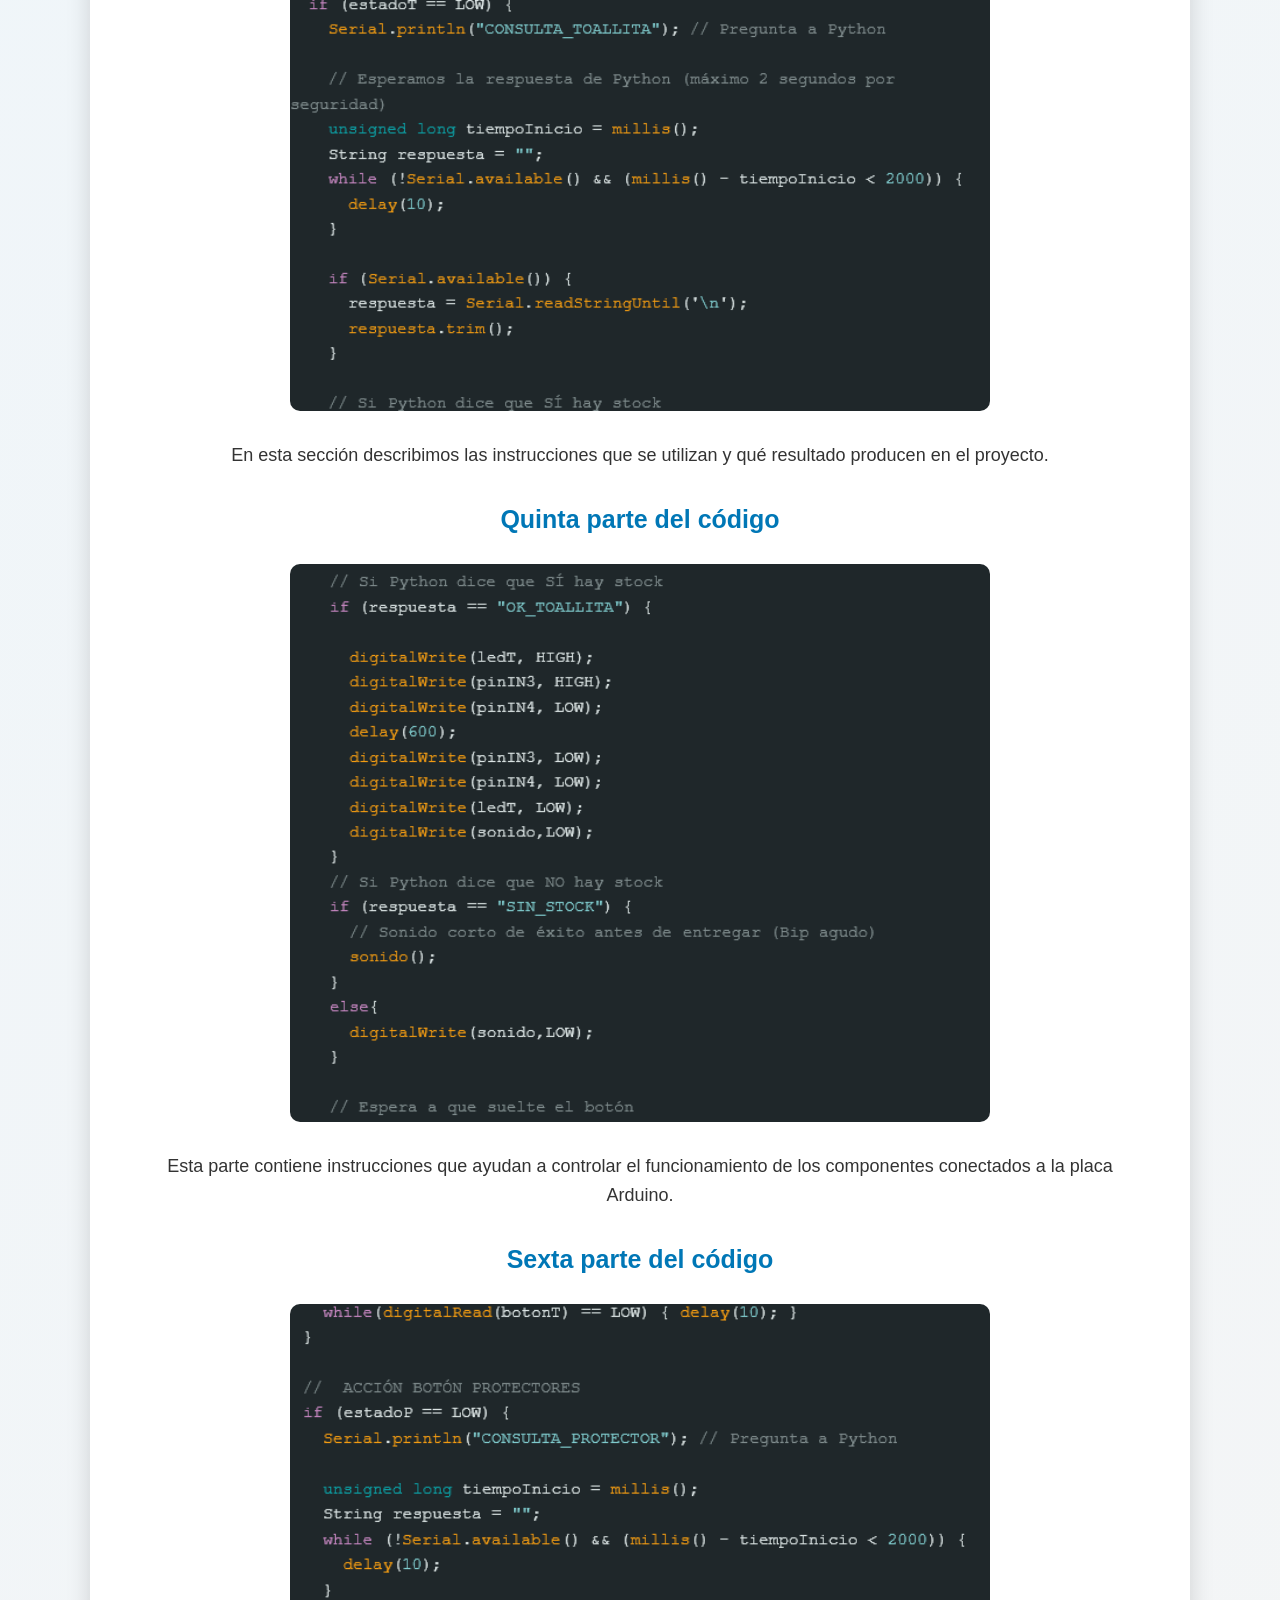
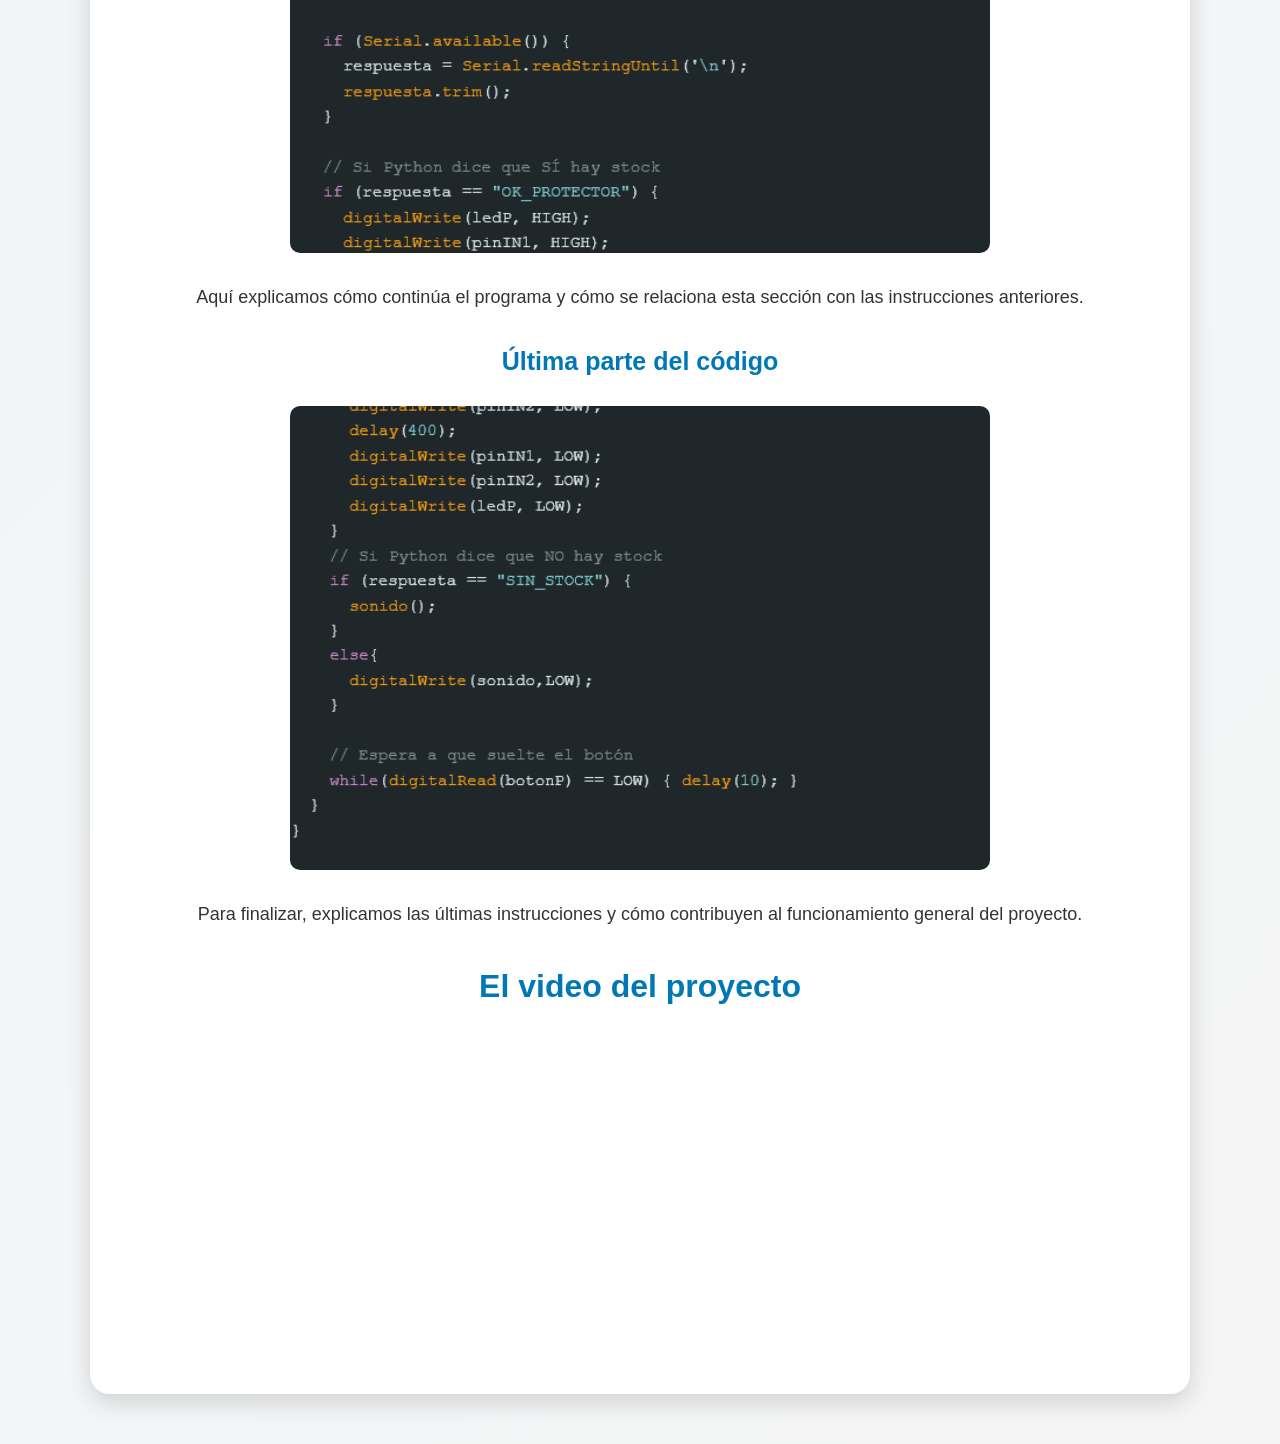
==== commit 30e2216f: "Add files via upload" ====
--- a/pruebaarduino.html
+++ b/pruebaarduino.html
@@ -19,6 +19,7 @@
         </div>
 
         <nav>
+            <h1>Igualdad Menstrual</h1>
             <p>7°2° PROGRAMACIÓN</p>
             <h2>Arduino</h2>
 
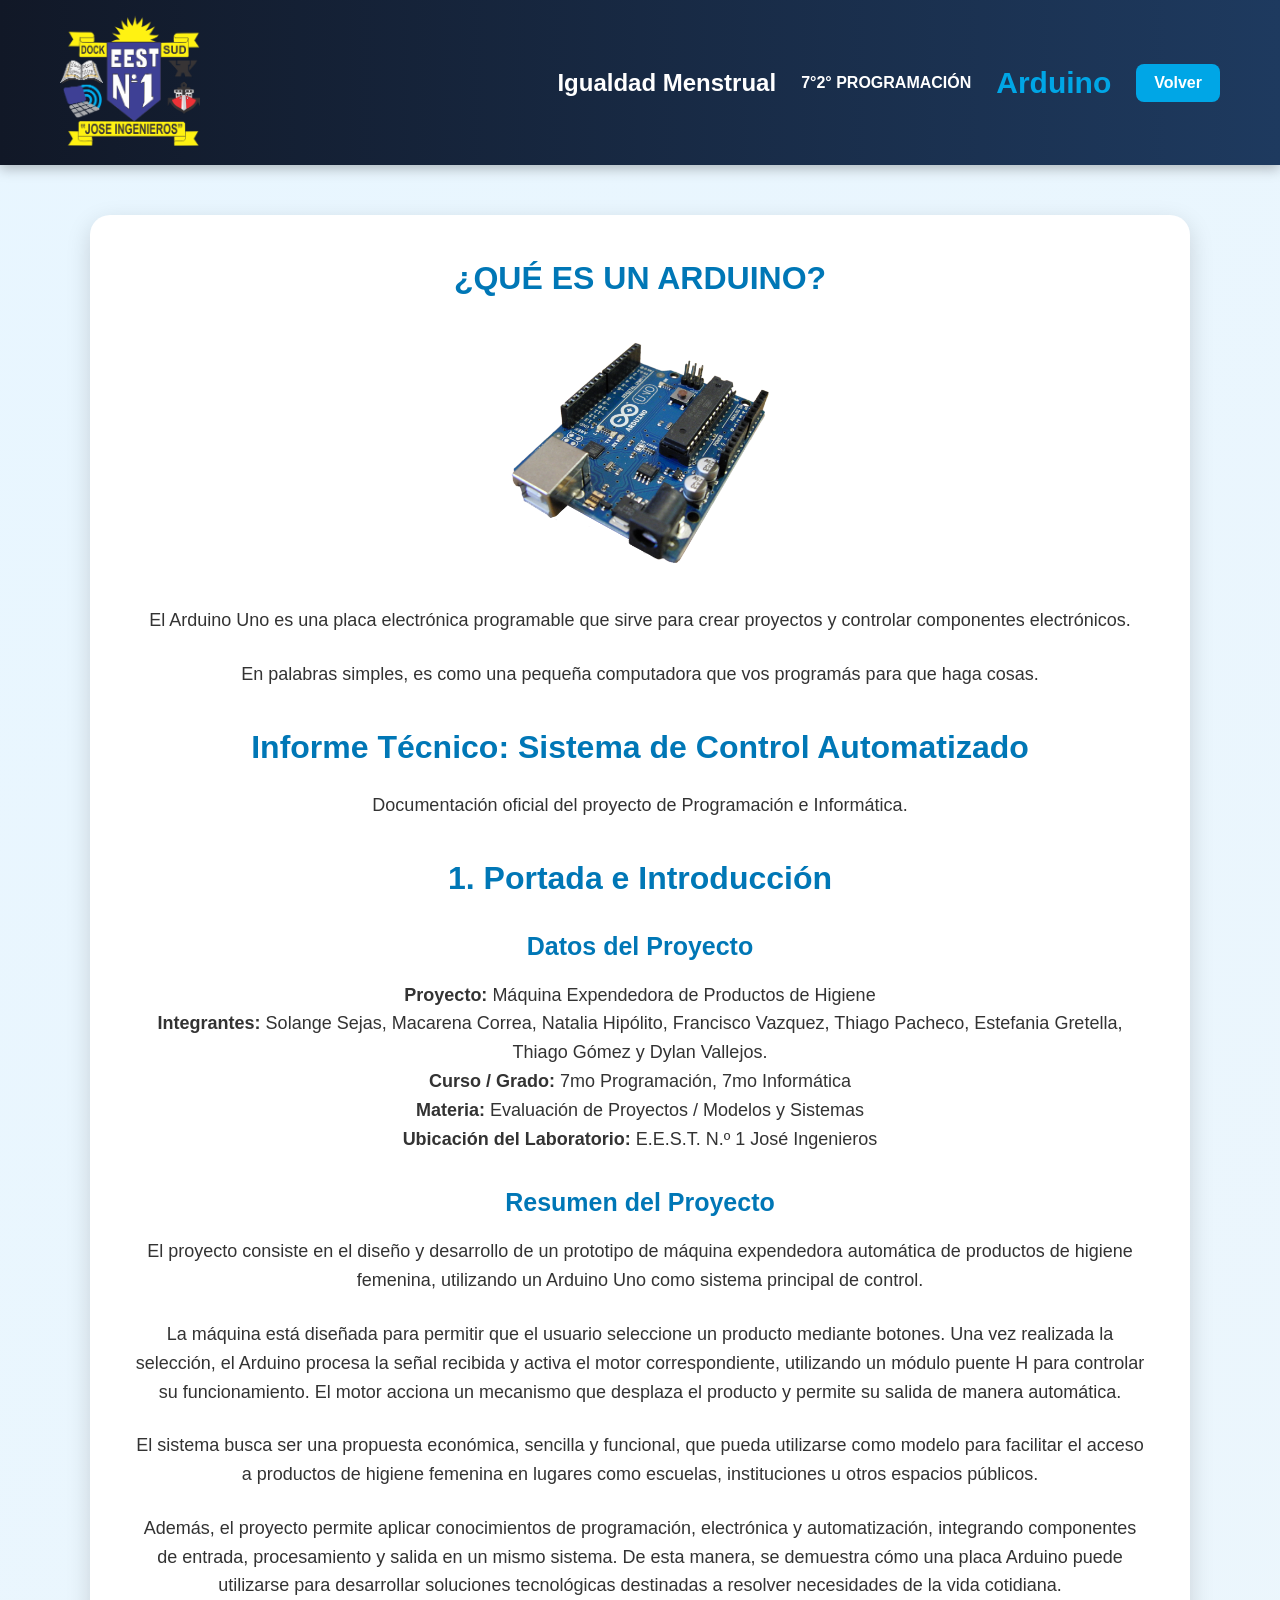
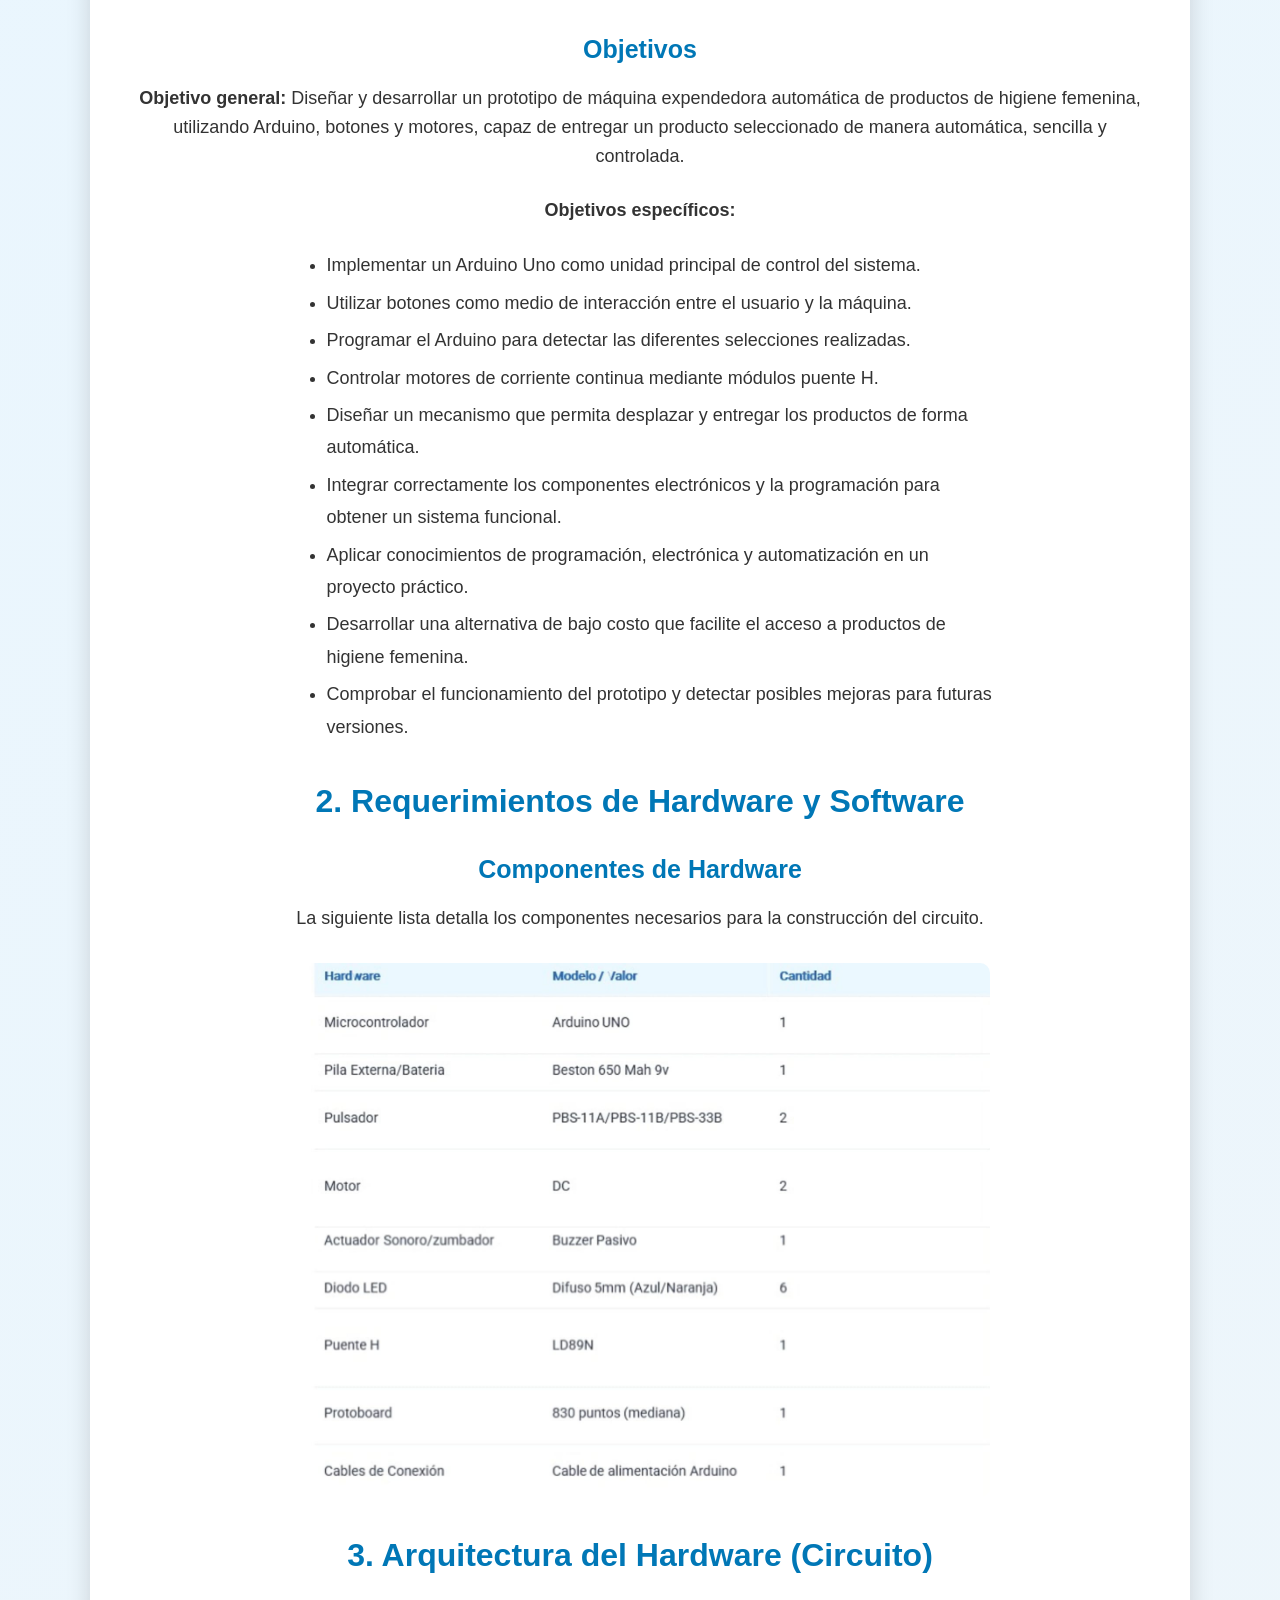
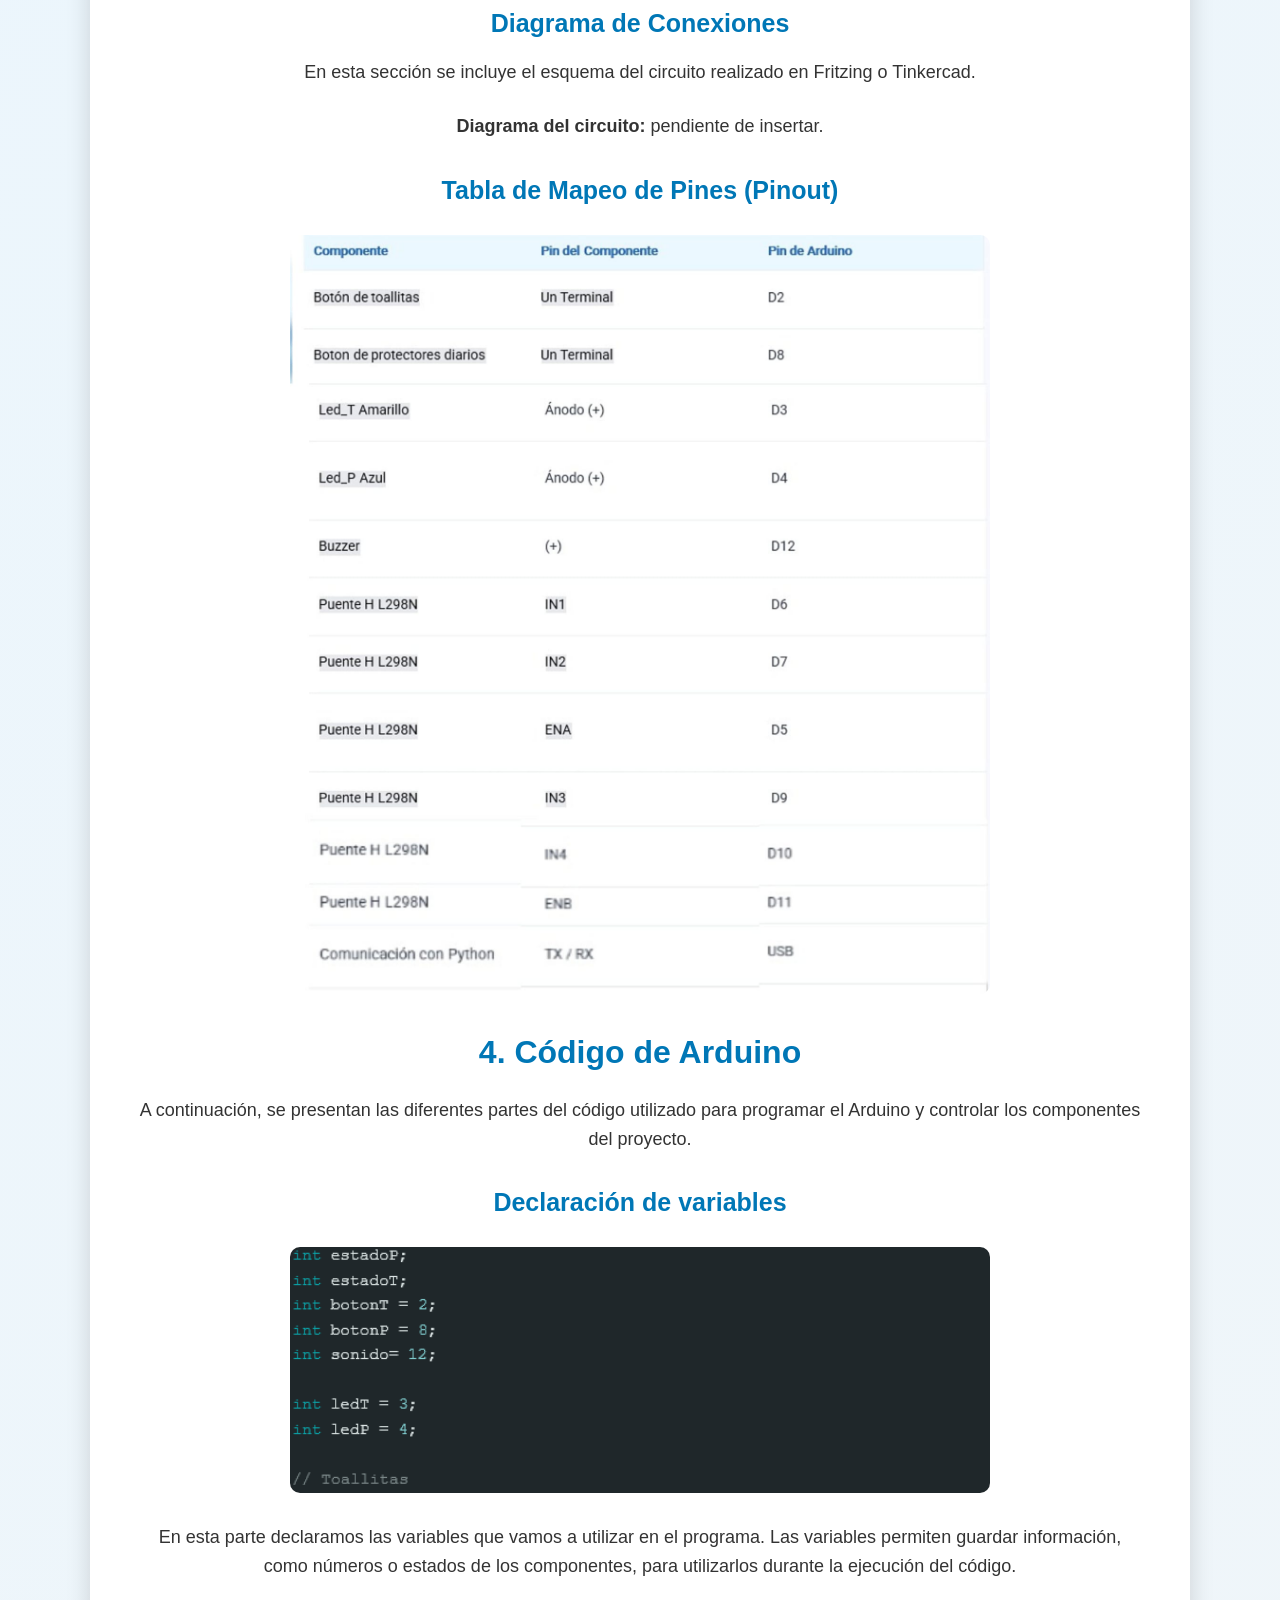
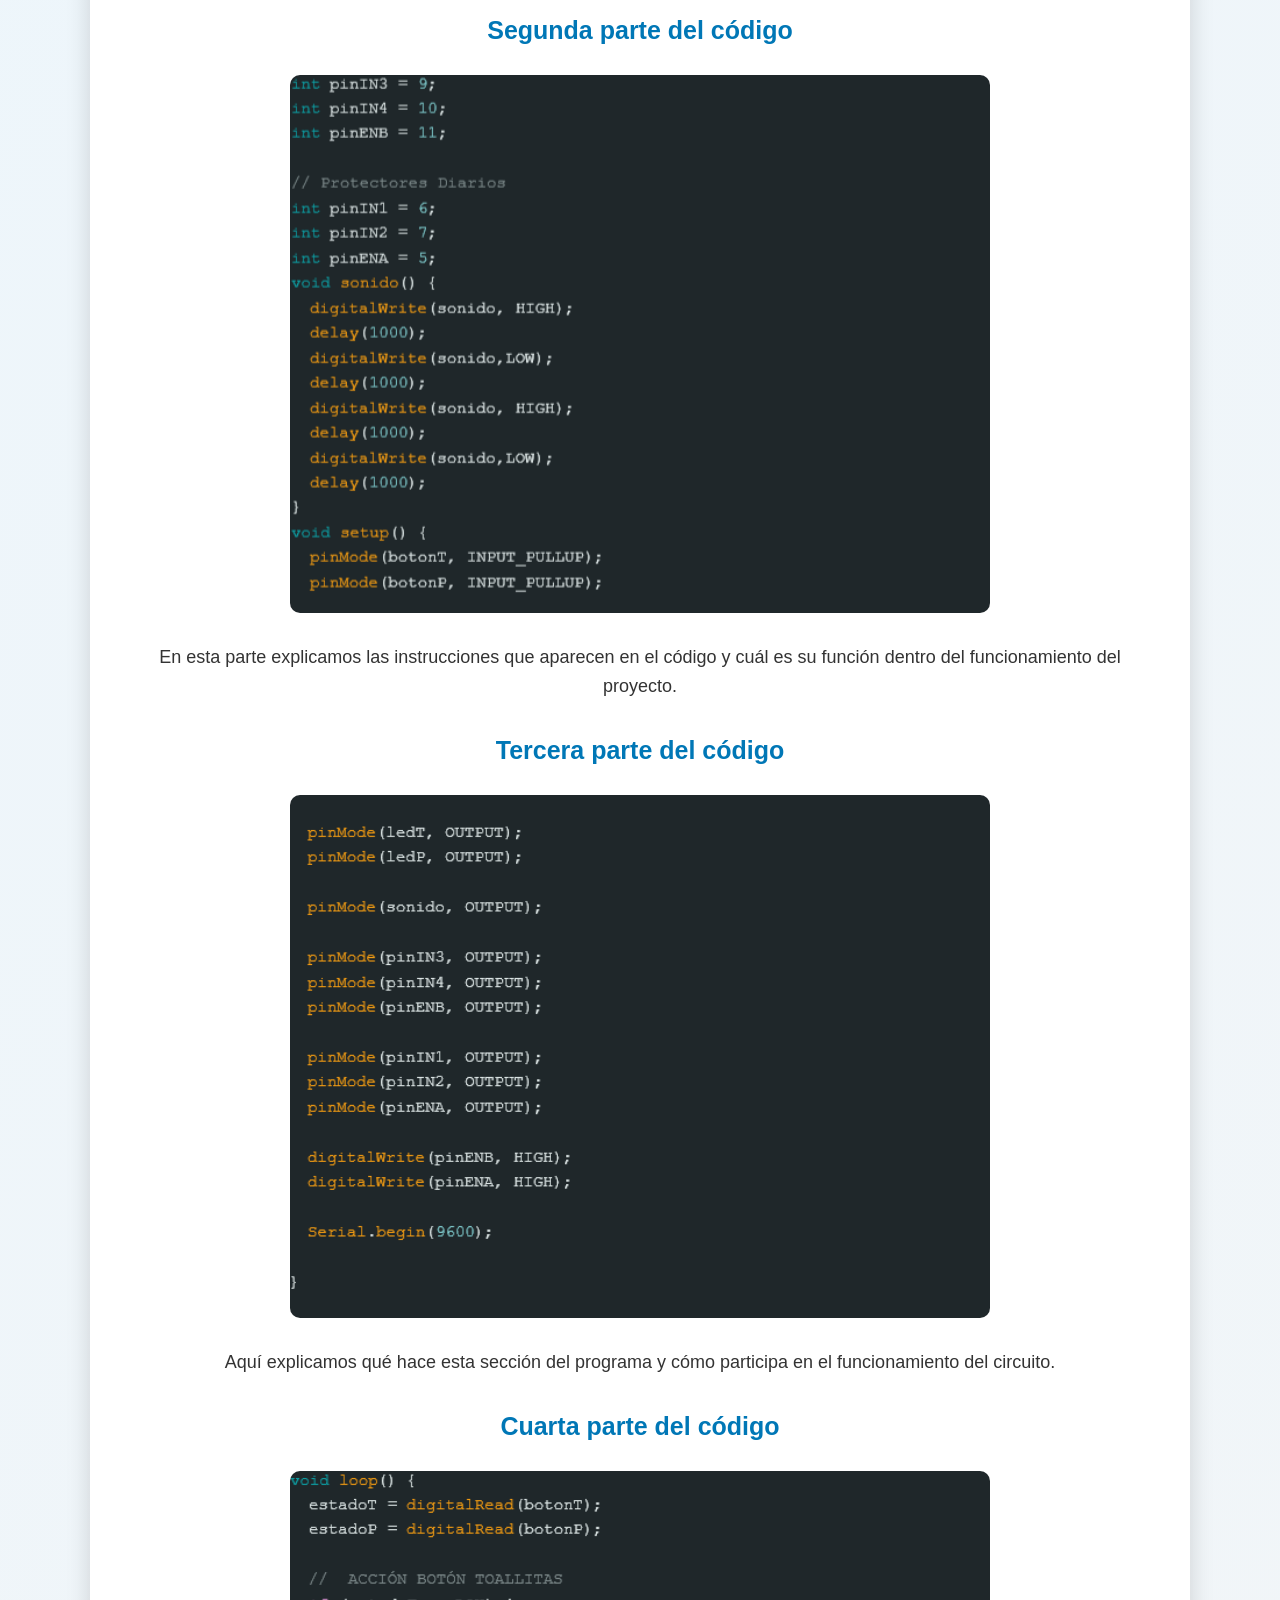
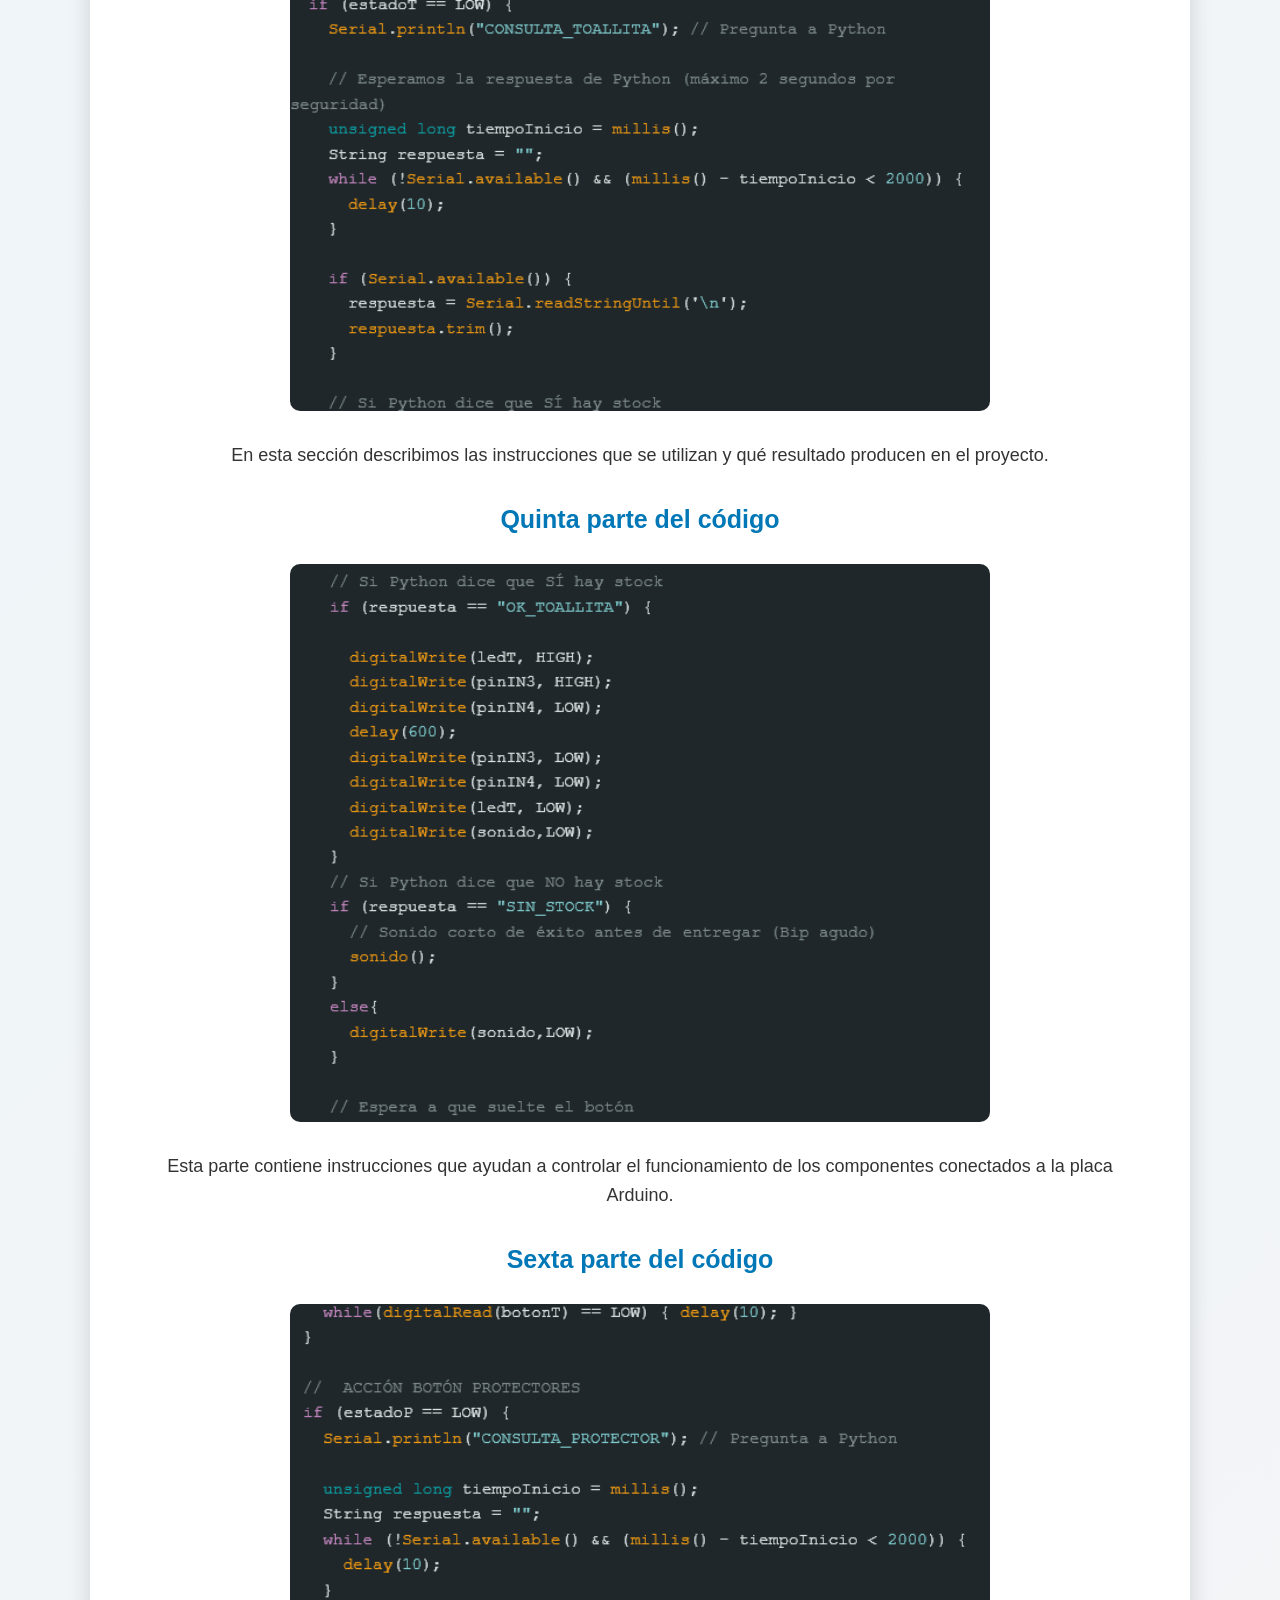
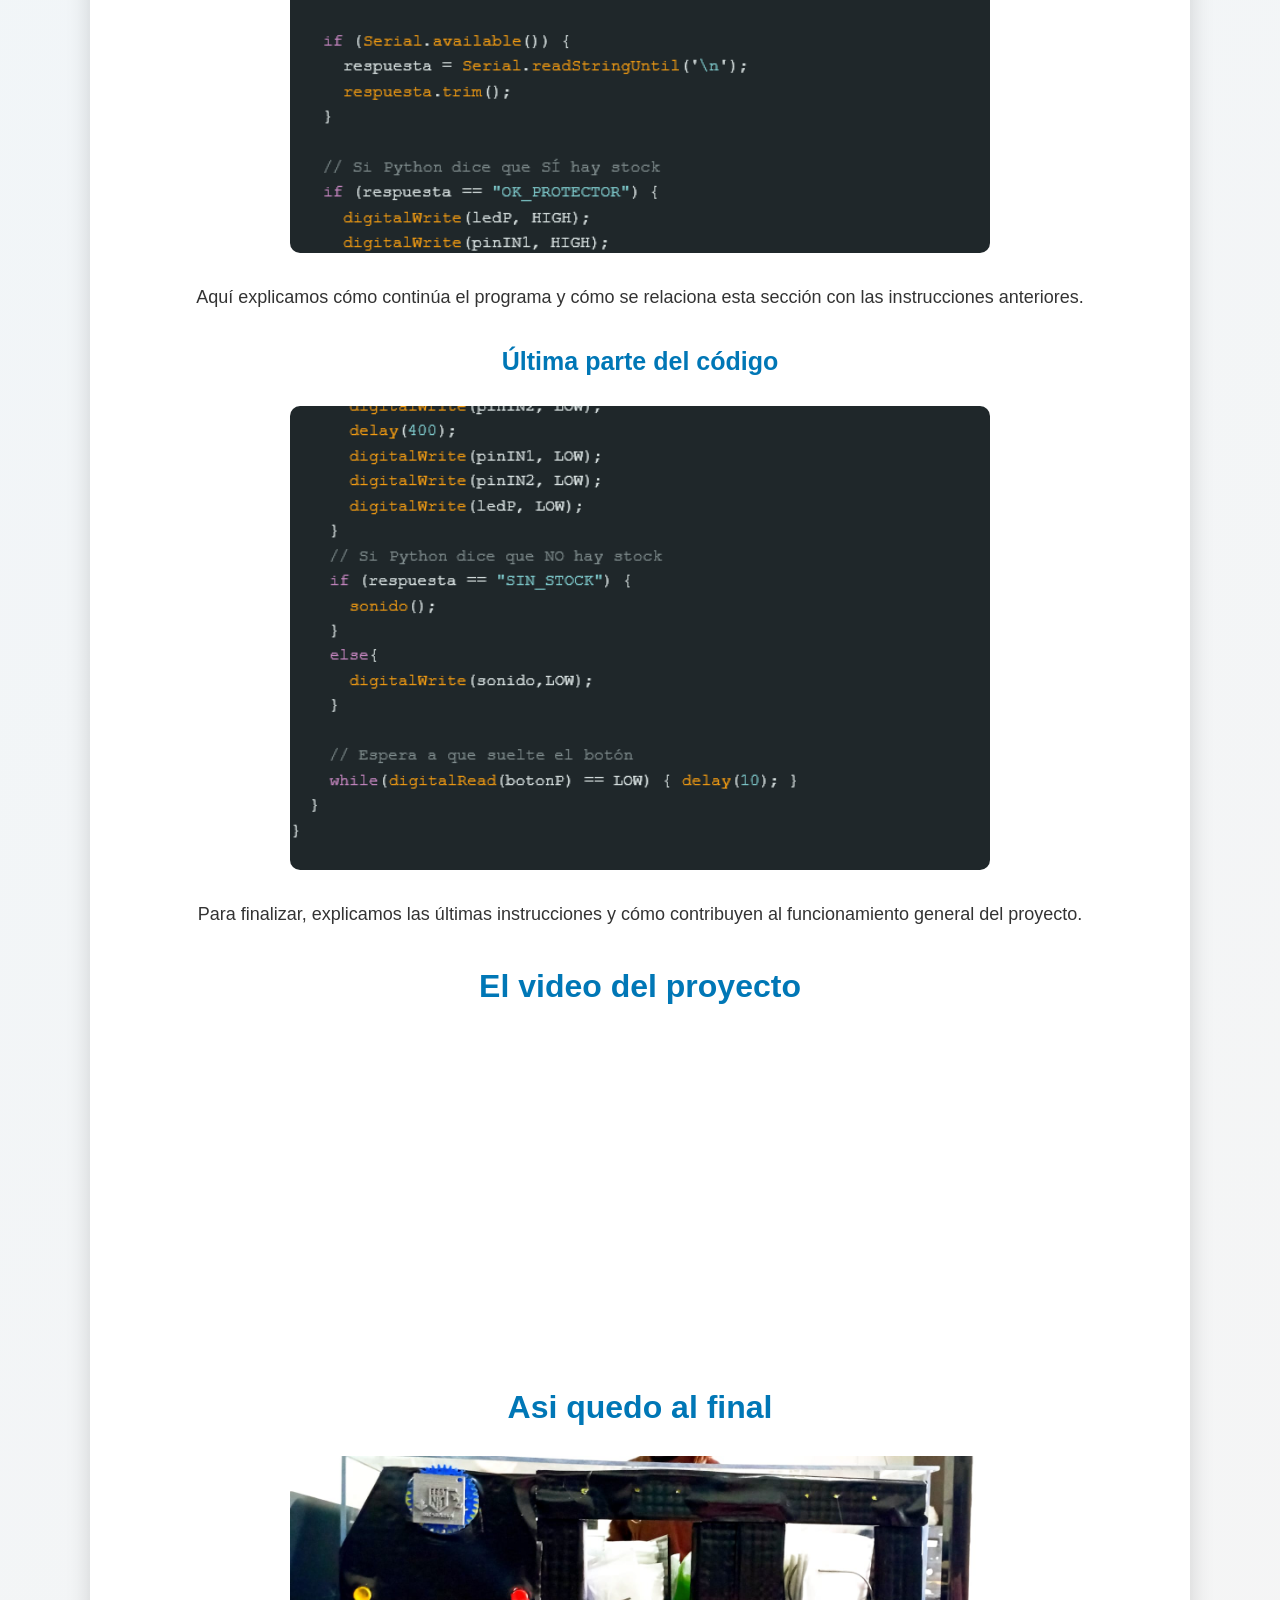
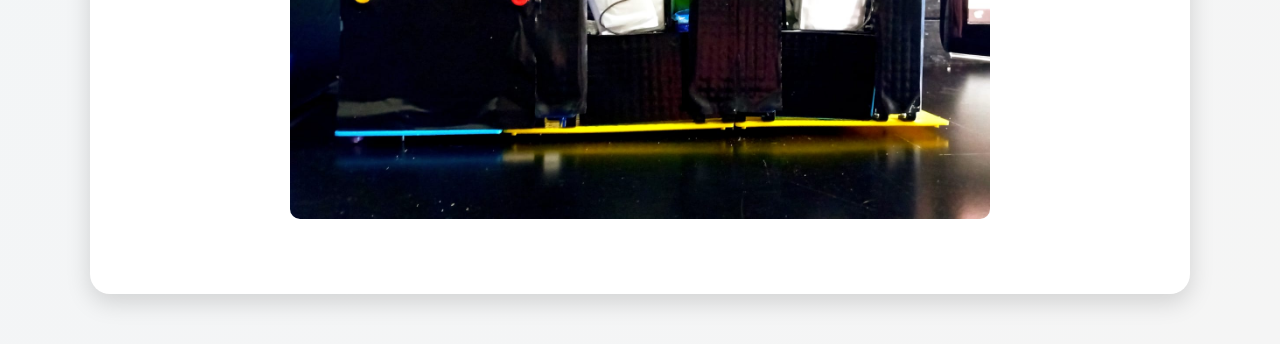
==== commit 644bbc4f: "Add files via upload" ====
--- a/pruebaarduino.html
+++ b/pruebaarduino.html
@@ -6,7 +6,7 @@
     <meta charset="UTF-8">
     <meta name="viewport" content="width=device-width, initial-scale=1.0">
 
-    <title>Arduino - Informe Técnico</title>
+    <title></title>
 
     <link rel="stylesheet" href="informacion.css">
 </head>
@@ -249,7 +249,11 @@
 
             <h1>El video del proyecto</h1>
 
-            <iframe width="560" height="315" src="https://www.youtube.com/embed/ie0IHdZEKo8?si=aZ6Psil-Ysx4imki" title="YouTube video player" frameborder="0" allow="accelerometer; autoplay; clipboard-write; encrypted-media; gyroscope; picture-in-picture; web-share" referrerpolicy="strict-origin-when-cross-origin" allowfullscreen></iframe>
+            <iframe width="560" height="315" src="https://www.youtube.com/embed/4Gv0Dx7h19g?si=_ABxJ8_dcIY70zCg" title="YouTube video player" frameborder="0" allow="accelerometer; autoplay; clipboard-write; encrypted-media; gyroscope; picture-in-picture; web-share" referrerpolicy="strict-origin-when-cross-origin" allowfullscreen></iframe>
+
+            <h1> Asi quedo al final </h1>
+
+            <img src="final.png" class="foto-grande" >
 
         </article>
     </section>
